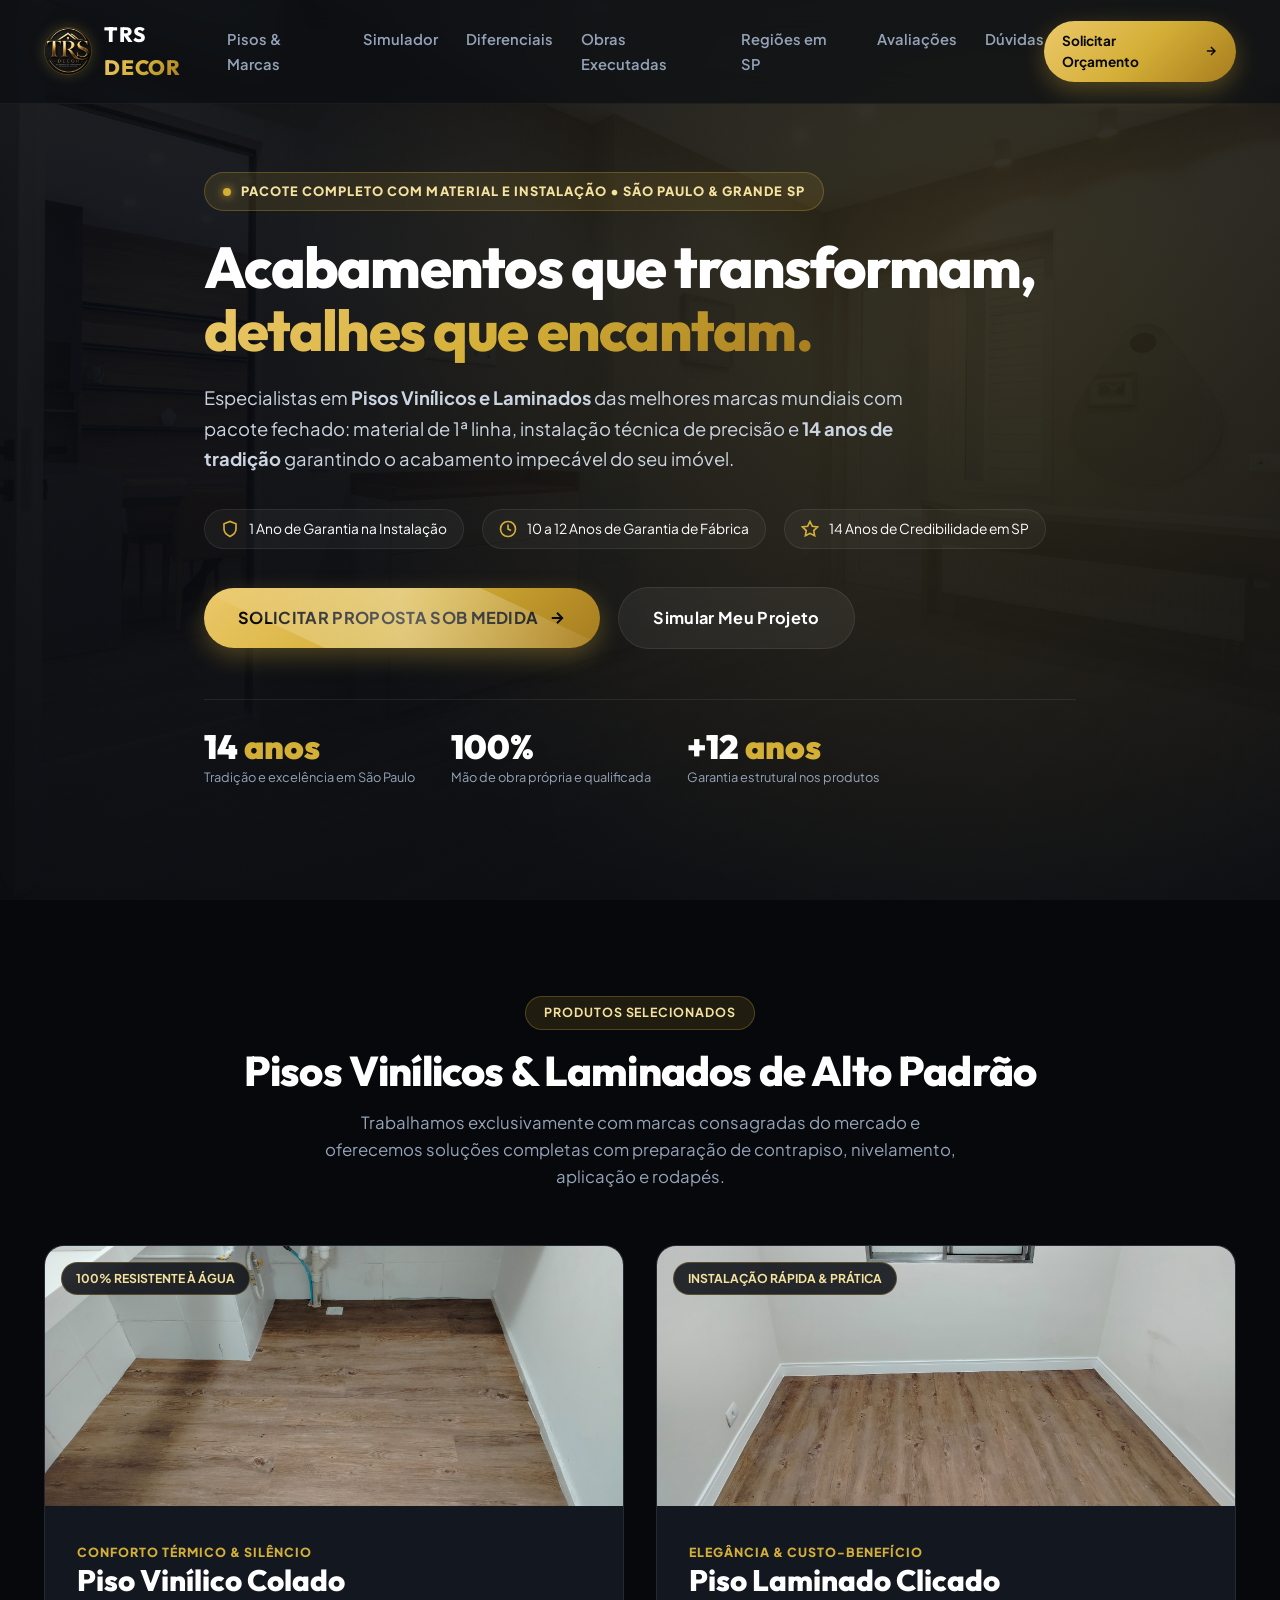
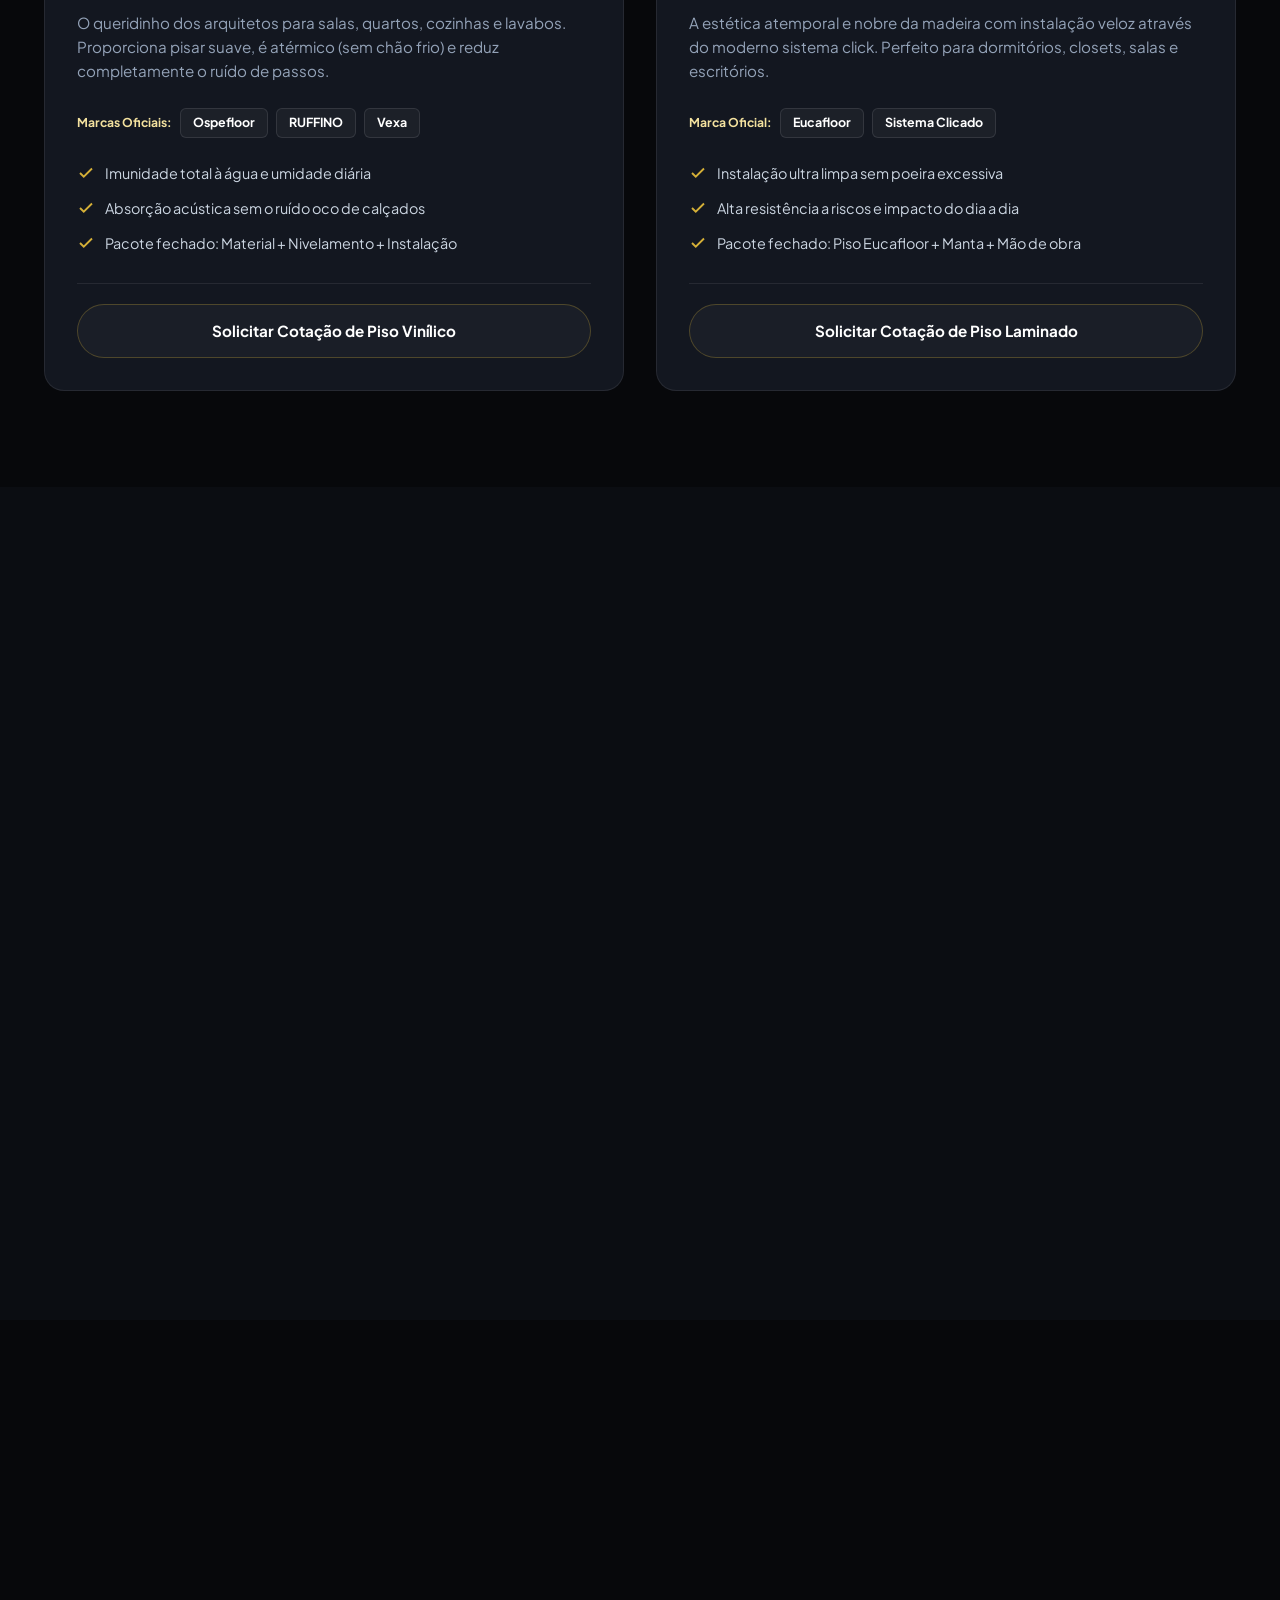
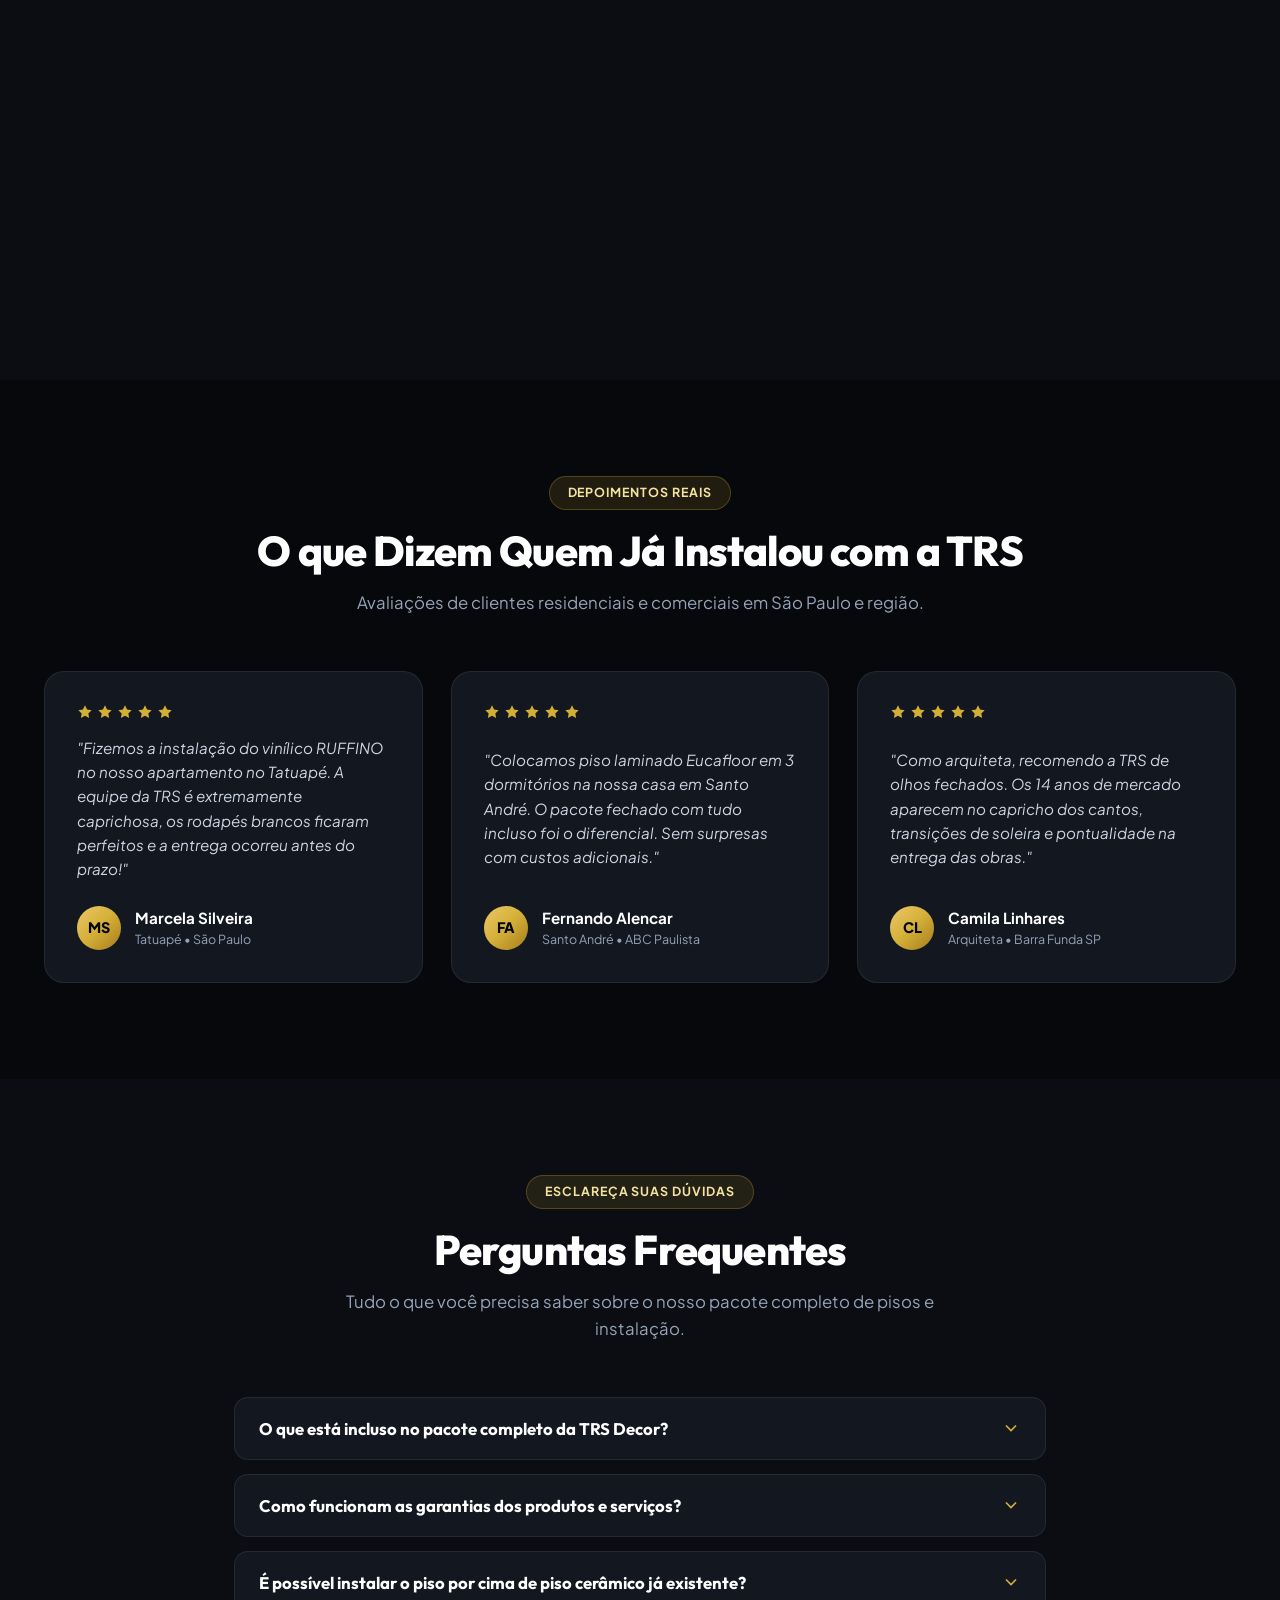
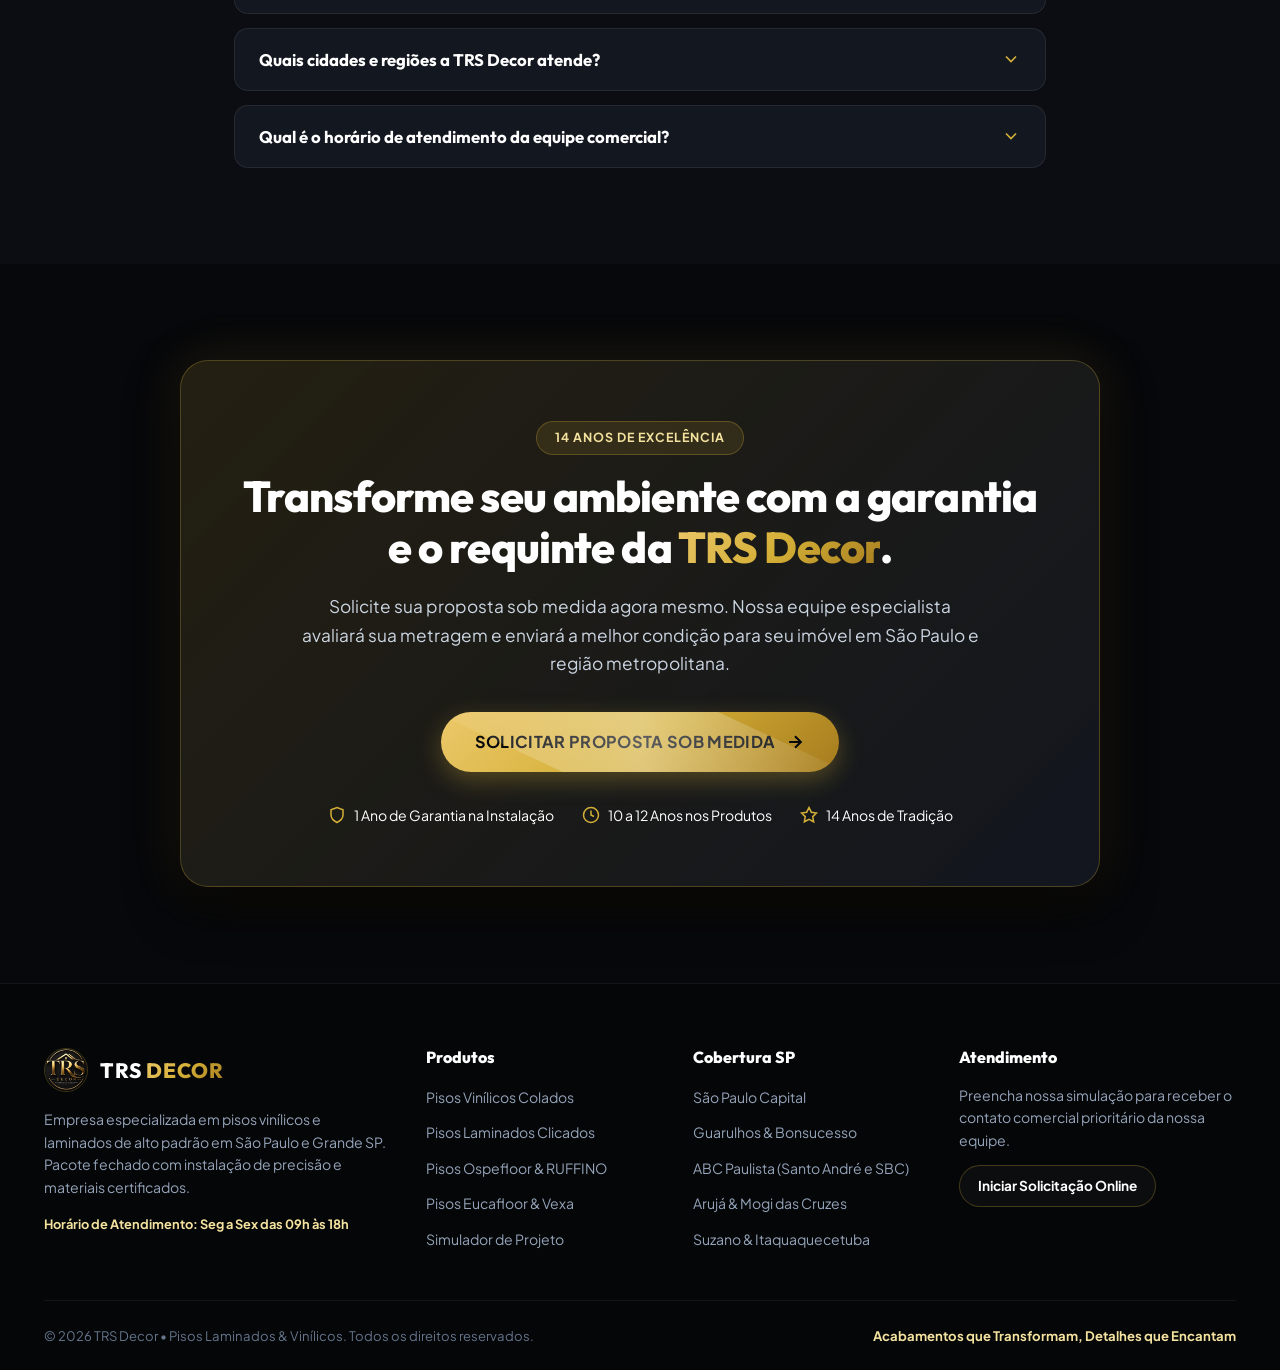
==== index.html @ 72dc15ee "Initial commit: TRS Decor landing page, interactive scope simulator, custom em-construcao page and r" ====
<!DOCTYPE html>
<html lang="pt-BR">
<head>
  <meta charset="UTF-8">
  <meta name="viewport" content="width=device-width, initial-scale=1.0">
  <title>TRS Decor | Pisos Vinílicos & Laminados de Alto Padrão em São Paulo</title>
  <meta name="description" content="Especialistas em pisos vinílicos e laminados em São Paulo e Grande SP. Pacote completo com fornecimento, instalação técnica especializada e 14 anos de tradição.">
  <meta name="keywords" content="pisos vinilicos sp, pisos laminados sp, trs decor, instalacao de piso vinilico, eucafloor, ruffino, ospefloor, vexa">
  <meta name="robots" content="index, follow">

  <link rel="icon" href="images/IMG-20260908-WA0002.jpg" type="image/jpeg">
  <link rel="preconnect" href="https://fonts.googleapis.com">
  <link rel="preconnect" href="https://fonts.gstatic.com" crossorigin>
  <link href="https://fonts.googleapis.com/css2?family=Outfit:wght@600;700;800;900&family=Plus+Jakarta+Sans:wght@400;500;600;700;800&display=swap" rel="stylesheet">

  <link rel="stylesheet" href="style.css">
</head>
<body>

  <!-- ==========================================
       HEADER FIXO
       ========================================== -->
  <header class="header" id="header">
    <div class="container header-container">
      <a href="index.html" class="logo-link" aria-label="TRS Decor - Início">
        <img src="images/IMG-20260908-WA0002.jpg" alt="Logo TRS Decor" width="48" height="48">
        <span class="logo-text">TRS <span>DECOR</span></span>
      </a>

      <nav class="nav-menu" aria-label="Menu Principal">
        <ul class="nav-list" style="display: flex; gap: 28px;">
          <li><a href="#produtos" class="nav-link">Pisos & Marcas</a></li>
          <li><a href="#simulador" class="nav-link">Simulador</a></li>
          <li><a href="#diferenciais" class="nav-link">Diferenciais</a></li>
          <li><a href="#galeria" class="nav-link">Obras Executadas</a></li>
          <li><a href="#regioes" class="nav-link">Regiões em SP</a></li>
          <li><a href="#depoimentos" class="nav-link">Avaliações</a></li>
          <li><a href="#faq" class="nav-link">Dúvidas</a></li>
        </ul>
      </nav>

      <div class="header-actions">
        <a href="#" class="btn btn-sm btn-primary" data-cta="header">
          <span>Solicitar Orçamento</span>
          <svg width="14" height="14" viewBox="0 0 24 24" fill="none" stroke="currentColor" stroke-width="2.5"><path d="M5 12h14M12 5l7 7-7 7"/></svg>
        </a>
        <button class="menu-toggle" id="menu-toggle" aria-label="Abrir Menu">
          <span></span><span></span><span></span>
        </button>
      </div>
    </div>
  </header>

  <!-- Menu Mobile Drawer -->
  <div class="mobile-drawer" id="mobile-drawer">
    <div class="mobile-drawer-header">
      <div style="display: flex; align-items: center; gap: 10px;">
        <img src="images/IMG-20260908-WA0002.jpg" alt="TRS Decor" width="36" height="36" style="border-radius: 50%;">
        <strong style="color: #FFF; font-family: var(--font-heading);">TRS DECOR</strong>
      </div>
      <button class="mobile-drawer-close" id="mobile-drawer-close" aria-label="Fechar">&times;</button>
    </div>
    <ul class="mobile-nav-list">
      <li><a href="#produtos" class="mobile-nav-link">Pisos & Marcas</a></li>
      <li><a href="#simulador" class="mobile-nav-link">Simulador de Projeto</a></li>
      <li><a href="#diferenciais" class="mobile-nav-link">14 Anos de Tradição</a></li>
      <li><a href="#galeria" class="mobile-nav-link">Obras Reais em SP</a></li>
      <li><a href="#regioes" class="mobile-nav-link">Regiões Atendidas</a></li>
      <li><a href="#depoimentos" class="mobile-nav-link">Depoimentos</a></li>
      <li><a href="#faq" class="mobile-nav-link">Perguntas Frequentes</a></li>
    </ul>
    <div>
      <a href="#" class="btn btn-primary btn-block" data-cta="drawer">
        Pedir Orçamento Oficial
      </a>
      <p style="font-size: 0.78rem; color: var(--text-muted); text-align: center; margin-top: 12px;">
        Atendimento seg a sex das 09h às 18h
      </p>
    </div>
  </div>

  <main>
    <!-- ==========================================
         HERO SECTION
         ========================================== -->
    <section class="hero" id="hero">
      <div class="hero-bg">
        <img src="images/pexels-artbovich-6489122.jpg" alt="Piso nobre aplicado TRS Decor" class="hero-bg-img">
        <div class="hero-overlay"></div>
      </div>

      <div class="container hero-container">
        <div class="hero-tag">
          <span class="hero-tag-pulse"></span>
          <span class="hero-tag-text">PACOTE COMPLETO COM MATERIAL E INSTALAÇÃO • SÃO PAULO & GRANDE SP</span>
        </div>

        <h1 class="hero-title reveal-up">
          Acabamentos que transformam, <br>
          <span class="highlight-gold">detalhes que encantam.</span>
        </h1>

        <p class="hero-subtitle reveal-up delay-1">
          Especialistas em <strong>Pisos Vinílicos e Laminados</strong> das melhores marcas mundiais com pacote fechado: material de 1ª linha, instalação técnica de precisão e <strong>14 anos de tradição</strong> garantindo o acabamento impecável do seu imóvel.
        </p>

        <div class="hero-badges-row reveal-up delay-2">
          <div class="hero-badge-pill">
            <svg width="18" height="18" viewBox="0 0 24 24" fill="none" stroke="currentColor" stroke-width="2.2"><path d="M12 22s8-4 8-10V5l-8-3-8 3v7c0 6 8 10 8 10z"/></svg>
            <span>1 Ano de Garantia na Instalação</span>
          </div>
          <div class="hero-badge-pill">
            <svg width="18" height="18" viewBox="0 0 24 24" fill="none" stroke="currentColor" stroke-width="2.2"><circle cx="12" cy="12" r="10"/><polyline points="12 6 12 12 16 14"/></svg>
            <span>10 a 12 Anos de Garantia de Fábrica</span>
          </div>
          <div class="hero-badge-pill">
            <svg width="18" height="18" viewBox="0 0 24 24" fill="none" stroke="currentColor" stroke-width="2.2"><polygon points="12 2 15.09 8.26 22 9.27 17 14.14 18.18 21.02 12 17.77 5.82 21.02 7 14.14 2 9.27 8.91 8.26 12 2"/></svg>
            <span>14 Anos de Credibilidade em SP</span>
          </div>
        </div>

        <div class="hero-cta-group reveal-up delay-3">
          <a href="#" class="btn btn-lg btn-primary btn-glow" data-cta="hero">
            <span>SOLICITAR PROPOSTA SOB MEDIDA</span>
            <svg width="18" height="18" viewBox="0 0 24 24" fill="none" stroke="currentColor" stroke-width="2.5"><path d="M5 12h14M12 5l7 7-7 7"/></svg>
          </a>
          <a href="#simulador" class="btn btn-lg btn-glass">
            <span>Simular Meu Projeto</span>
          </a>
        </div>

        <div class="hero-stats reveal-up">
          <div class="hero-stat-item">
            <div class="hero-stat-num">14 <span>anos</span></div>
            <div class="hero-stat-desc">Tradição e excelência em São Paulo</div>
          </div>
          <div class="hero-stat-item">
            <div class="hero-stat-num">100%</div>
            <div class="hero-stat-desc">Mão de obra própria e qualificada</div>
          </div>
          <div class="hero-stat-item">
            <div class="hero-stat-num">+12 <span>anos</span></div>
            <div class="hero-stat-desc">Garantia estrutural nos produtos</div>
          </div>
        </div>
      </div>
    </section>

    <!-- ==========================================
         PRODUTOS & MARCAS ATENDIDAS
         ========================================== -->
    <section class="section section-products" id="produtos">
      <div class="container">
        <div class="section-header text-center reveal-up">
          <span class="badge-pill">PRODUTOS SELECIONADOS</span>
          <h2 class="section-title">Pisos Vinílicos & Laminados de Alto Padrão</h2>
          <p class="section-subtitle">
            Trabalhamos exclusivamente com marcas consagradas do mercado e oferecemos soluções completas com preparação de contrapiso, nivelamento, aplicação e rodapés.
          </p>
        </div>

        <div class="products-grid">
          
          <!-- Card 1: Vinílico -->
          <div class="product-card reveal-up">
            <div class="product-media">
              <img src="images/IMG-20260908-WA0025.jpg" alt="Piso Vinílico instalado em ambiente integrado TRS Decor" loading="lazy">
              <span class="product-tag">100% Resistente à Água</span>
            </div>
            <div class="product-body">
              <div>
                <span class="product-category">CONFORTO TÉRMICO & SILÊNCIO</span>
                <h3 class="product-name">Piso Vinílico Colado</h3>
                <p class="product-desc">
                  O queridinho dos arquitetos para salas, quartos, cozinhas e lavabos. Proporciona pisar suave, é atérmico (sem chão frio) e reduz completamente o ruído de passos.
                </p>

                <div class="brands-pill-wrap">
                  <span style="font-size: 0.76rem; color: var(--gold-light); font-weight: 700;">Marcas Oficiais:</span>
                  <span class="brand-badge">Ospefloor</span>
                  <span class="brand-badge">RUFFINO</span>
                  <span class="brand-badge">Vexa</span>
                </div>

                <div class="features-list">
                  <div class="feature-item">
                    <svg width="18" height="18" viewBox="0 0 24 24" fill="none" stroke="currentColor" stroke-width="2.5"><polyline points="20 6 9 17 4 12"/></svg>
                    <span>Imunidade total à água e umidade diária</span>
                  </div>
                  <div class="feature-item">
                    <svg width="18" height="18" viewBox="0 0 24 24" fill="none" stroke="currentColor" stroke-width="2.5"><polyline points="20 6 9 17 4 12"/></svg>
                    <span>Absorção acústica sem o ruído oco de calçados</span>
                  </div>
                  <div class="feature-item">
                    <svg width="18" height="18" viewBox="0 0 24 24" fill="none" stroke="currentColor" stroke-width="2.5"><polyline points="20 6 9 17 4 12"/></svg>
                    <span>Pacote fechado: Material + Nivelamento + Instalação</span>
                  </div>
                </div>
              </div>

              <div class="product-footer-cta">
                <a href="#" class="btn btn-outline btn-block" data-cta="card-vinilico" data-product="vinilico">
                  Solicitar Cotação de Piso Vinílico
                </a>
              </div>
            </div>
          </div>

          <!-- Card 2: Laminado -->
          <div class="product-card reveal-up delay-1">
            <div class="product-media">
              <img src="images/IMG-20260908-WA0011.jpg" alt="Piso Laminado instalado com rodapé branco TRS Decor" loading="lazy">
              <span class="product-tag">Instalação Rápida & Prática</span>
            </div>
            <div class="product-body">
              <div>
                <span class="product-category">ELEGÂNCIA & CUSTO-BENEFÍCIO</span>
                <h3 class="product-name">Piso Laminado Clicado</h3>
                <p class="product-desc">
                  A estética atemporal e nobre da madeira com instalação veloz através do moderno sistema click. Perfeito para dormitórios, closets, salas e escritórios.
                </p>

                <div class="brands-pill-wrap">
                  <span style="font-size: 0.76rem; color: var(--gold-light); font-weight: 700;">Marca Oficial:</span>
                  <span class="brand-badge">Eucafloor</span>
                  <span class="brand-badge">Sistema Clicado</span>
                </div>

                <div class="features-list">
                  <div class="feature-item">
                    <svg width="18" height="18" viewBox="0 0 24 24" fill="none" stroke="currentColor" stroke-width="2.5"><polyline points="20 6 9 17 4 12"/></svg>
                    <span>Instalação ultra limpa sem poeira excessiva</span>
                  </div>
                  <div class="feature-item">
                    <svg width="18" height="18" viewBox="0 0 24 24" fill="none" stroke="currentColor" stroke-width="2.5"><polyline points="20 6 9 17 4 12"/></svg>
                    <span>Alta resistência a riscos e impacto do dia a dia</span>
                  </div>
                  <div class="feature-item">
                    <svg width="18" height="18" viewBox="0 0 24 24" fill="none" stroke="currentColor" stroke-width="2.5"><polyline points="20 6 9 17 4 12"/></svg>
                    <span>Pacote fechado: Piso Eucafloor + Manta + Mão de obra</span>
                  </div>
                </div>
              </div>

              <div class="product-footer-cta">
                <a href="#" class="btn btn-outline btn-block" data-cta="card-laminado" data-product="laminado">
                  Solicitar Cotação de Piso Laminado
                </a>
              </div>
            </div>
          </div>

        </div>
      </div>
    </section>

    <!-- ==========================================
         SIMULADOR DE ESCOPO DO PROJETO
         ========================================== -->
    <section class="section section-simulador" id="simulador">
      <div class="container">
        <div class="simulador-card reveal-up">
          
          <div class="simulador-info">
            <span class="badge-pill">PLANEJAMENTO INTELIGENTE</span>
            <h2 class="simulador-title">Configure a Metragem do seu Ambiente</h2>
            <p class="simulador-desc">
              Informe a área aproximada do seu espaço para calcularmos o pacote completo com réguas, mantas/colas especiais, rodapés e equipe técnica própria da TRS Decor.
            </p>

            <div class="simulador-highlights">
              <div class="simulador-item">
                <div class="simulador-item-icon">
                  <svg width="16" height="16" viewBox="0 0 24 24" fill="none" stroke="currentColor" stroke-width="2.5"><path d="M20 6L9 17l-5-5"/></svg>
                </div>
                <span>Sem intermediários: contato direto com consultores especialistas</span>
              </div>
              <div class="simulador-item">
                <div class="simulador-item-icon">
                  <svg width="16" height="16" viewBox="0 0 24 24" fill="none" stroke="currentColor" stroke-width="2.5"><path d="M12 22s8-4 8-10V5l-8-3-8 3v7c0 6 8 10 8 10z"/></svg>
                </div>
                <span>Garantia de 1 ano na instalação e 10 a 12 anos de fábrica</span>
              </div>
              <div class="simulador-item">
                <div class="simulador-item-icon">
                  <svg width="16" height="16" viewBox="0 0 24 24" fill="none" stroke="currentColor" stroke-width="2.5"><circle cx="12" cy="12" r="10"/><polyline points="12 6 12 12 16 14"/></svg>
                </div>
                <span>Atendimento comercial das 09h às 18h em toda a Grande SP</span>
              </div>
            </div>
          </div>

          <!-- Caixa Interativa -->
          <div class="simulador-box">
            <div class="form-step-title">1. Escolha a Linha Desejada:</div>
            
            <div class="product-selector-tabs">
              <button type="button" class="tab-btn active" data-prod="laminado">
                <strong>Piso Laminado</strong>
                <span>Eucafloor Clicado</span>
              </button>
              <button type="button" class="tab-btn" data-prod="vinilico">
                <strong>Piso Vinílico</strong>
                <span>Ospefloor, RUFFINO, Vexa</span>
              </button>
            </div>

            <div class="range-wrap">
              <div class="range-header-bar">
                <span class="form-step-title" style="margin-bottom: 0;">2. Metragem Estimada:</span>
                <span class="sqm-badge" id="sqm-display">40 m²</span>
              </div>
              <input type="range" id="range-slider" min="15" max="250" step="5" value="40" class="range-slider-trs">
              <div class="range-ticks">
                <span>15 m²</span>
                <span>80 m²</span>
                <span>150 m²</span>
                <span>250+ m²</span>
              </div>
            </div>

            <div class="summary-scope-card">
              <div class="summary-scope-title">Resumo do Projeto Selecionado</div>
              <div class="summary-scope-value" id="summary-product-name">Piso Laminado Clicado Eucafloor</div>
              <p style="font-size: 0.82rem; color: var(--text-muted); margin-top: 4px;" id="summary-scope-details">
                Metragem estimada: 40 m² • Pacote Completo (Material + Instalação Especializada + Rodapés)
              </p>
            </div>

            <a href="#" class="btn btn-primary btn-block btn-lg" id="btn-simulador-action" data-cta="simulador-btn">
              <span>AVANÇAR PARA PROPOSTA PERSONALIZADA</span>
              <svg width="18" height="18" viewBox="0 0 24 24" fill="none" stroke="currentColor" stroke-width="2.5"><path d="M5 12h14M12 5l7 7-7 7"/></svg>
            </a>
          </div>

        </div>
      </div>
    </section>

    <!-- ==========================================
         DIFERENCIAIS & 14 ANOS DE MERCADO
         ========================================== -->
    <section class="section section-diff" id="diferenciais">
      <div class="container">
        <div class="section-header text-center reveal-up">
          <span class="badge-pill">COMPROMISSO & CONFIANÇA</span>
          <h2 class="section-title">Por que Escolher a TRS Decor?</h2>
          <p class="section-subtitle">
            Construímos mais de uma década de história combinando os melhores materiais com uma execução precisa e sem surpresas.
          </p>
        </div>

        <div class="diff-grid">
          
          <div class="diff-box reveal-up">
            <div class="diff-icon-circle">
              <svg width="24" height="24" viewBox="0 0 24 24" fill="none" stroke="currentColor" stroke-width="2"><polygon points="12 2 15.09 8.26 22 9.27 17 14.14 18.18 21.02 12 17.77 5.82 21.02 7 14.14 2 9.27 8.91 8.26 12 2"/></svg>
            </div>
            <h3>14 Anos de Mercado</h3>
            <p>Experiência consolidada atendendo centenas de famílias, escritórios e condomínios com total credibilidade em São Paulo.</p>
          </div>

          <div class="diff-box reveal-up delay-1">
            <div class="diff-icon-circle">
              <svg width="24" height="24" viewBox="0 0 24 24" fill="none" stroke="currentColor" stroke-width="2"><path d="M12 22s8-4 8-10V5l-8-3-8 3v7c0 6 8 10 8 10z"/></svg>
            </div>
            <h3>Garantia Dupla</h3>
            <p>1 ano completo de garantia na nossa mão de obra e instalação + 10 a 12 anos de garantia oficial dos fabricantes.</p>
          </div>

          <div class="diff-box reveal-up delay-2">
            <div class="diff-icon-circle">
              <svg width="24" height="24" viewBox="0 0 24 24" fill="none" stroke="currentColor" stroke-width="2"><path d="M21 16V8a2 2 0 0 0-1-1.73l-7-4a2 2 0 0 0-2 0l-7 4A2 2 0 0 0 3 8v8a2 2 0 0 0 1 1.73l7 4a2 2 0 0 0 2 0l7-4A2 2 0 0 0 21 16z"/><polyline points="3.27 6.96 12 12.01 20.73 6.96"/><line x1="12" y1="22.08" x2="12" y2="12"/></svg>
            </div>
            <h3>Marcas Certificadas</h3>
            <p>Revenda autorizada de pisos Ospefloor, RUFFINO, Vexa e Eucafloor. Qualidade assegurada em cada metro quadrado.</p>
          </div>

          <div class="diff-box reveal-up">
            <div class="diff-icon-circle">
              <svg width="24" height="24" viewBox="0 0 24 24" fill="none" stroke="currentColor" stroke-width="2"><rect x="3" y="11" width="18" height="11" rx="2" ry="2"/><path d="M7 11V7a5 5 0 0 1 10 0v4"/></svg>
            </div>
            <h3>Acessibilidade Financeira</h3>
            <p>Condições facilitadas de pagamento e pacotes especiais de reforma para você transformar seu ambiente com tranquilidade.</p>
          </div>

          <div class="diff-box reveal-up delay-1">
            <div class="diff-icon-circle">
              <svg width="24" height="24" viewBox="0 0 24 24" fill="none" stroke="currentColor" stroke-width="2"><path d="M14 2H6a2 2 0 0 0-2 2v16a2 2 0 0 0 2 2h12a2 2 0 0 0 2-2V8z"/><polyline points="14 2 14 8 20 8"/><line x1="16" y1="13" x2="8" y2="13"/><line x1="16" y1="17" x2="8" y2="17"/></svg>
            </div>
            <h3>Pacote Tudo Incluso</h3>
            <p>Chega de surpresas na obra: incluímos piso, preparação necessária, mantas, colas ecológicas e rodapés combinando.</p>
          </div>

          <div class="diff-box reveal-up delay-2">
            <div class="diff-icon-circle">
              <svg width="24" height="24" viewBox="0 0 24 24" fill="none" stroke="currentColor" stroke-width="2"><circle cx="12" cy="12" r="10"/><polyline points="12 6 12 12 16 14"/></svg>
            </div>
            <h3>Compromisso com Prazos</h3>
            <p>Execução rápida e pontual para você se mudar ou inaugurar seu ambiente sem dor de cabeça e sem atrasos.</p>
          </div>

        </div>

        <!-- Banner de Cobertura Regional SP -->
        <div class="regions-banner reveal-up" id="regioes">
          <div class="regions-info">
            <h4>Cobertura Completa em São Paulo e Região Metropolitana</h4>
            <p>Levamos amostras físicas, realizamos medição in loco e executamos seu projeto com equipe própria nas principais regiões:</p>
            
            <div class="regions-tags">
              <span class="region-tag">São Paulo Capital</span>
              <span class="region-tag">Barra Funda</span>
              <span class="region-tag">Tucuruvi</span>
              <span class="region-tag">Tatuapé</span>
              <span class="region-tag">Itaquera</span>
              <span class="region-tag">Campo Limpo</span>
              <span class="region-tag">Guarulhos (Bonsucesso)</span>
              <span class="region-tag">Arujá</span>
              <span class="region-tag">São Bernardo do Campo</span>
              <span class="region-tag">Santo André</span>
              <span class="region-tag">Mogi das Cruzes</span>
              <span class="region-tag">Suzano</span>
              <span class="region-tag">Itaquaquecetuba</span>
            </div>
          </div>

          <a href="#" class="btn btn-primary" data-cta="regioes" style="flex-shrink: 0;">
            Verificar Meu Bairro
          </a>
        </div>

      </div>
    </section>

    <!-- ==========================================
         GALERIA DE OBRAS REAIS
         ========================================== -->
    <section class="section section-gallery" id="galeria">
      <div class="container">
        <div class="section-header text-center reveal-up">
          <span class="badge-pill">TRANSFORMAÇÃO COMPROVADA</span>
          <h2 class="section-title">Obras Reais Executadas pela TRS Decor</h2>
          <p class="section-subtitle">
            Veja detalhes de acabamentos milimétricos, rodapés elegantes e encaixes perfeitos entregues nos lares de nossos clientes.
          </p>
        </div>

        <div class="gallery-grid">
          
          <div class="gallery-card reveal-up" onclick="openLightbox(0)">
            <img src="images/IMG-20260908-WA0011.jpg" alt="Dormitório master com piso vinílico amadeirado" loading="lazy">
            <div class="gallery-overlay-trs">
              <span class="gallery-zoom-icon">
                <svg width="15" height="15" viewBox="0 0 24 24" fill="none" stroke="currentColor" stroke-width="2.5"><circle cx="11" cy="11" r="8"/><line x1="21" y1="21" x2="16.65" y2="16.65"/></svg>
              </span>
              <h4>Dormitório Master</h4>
              <p>Piso Vinílico Amadeirado & Rodapé Branco</p>
            </div>
          </div>

          <div class="gallery-card reveal-up delay-1" onclick="openLightbox(1)">
            <img src="images/IMG-20260908-WA0016.jpg" alt="Corredor integrado com nivelamento técnico" loading="lazy">
            <div class="gallery-overlay-trs">
              <span class="gallery-zoom-icon">
                <svg width="15" height="15" viewBox="0 0 24 24" fill="none" stroke="currentColor" stroke-width="2.5"><circle cx="11" cy="11" r="8"/><line x1="21" y1="21" x2="16.65" y2="16.65"/></svg>
              </span>
              <h4>Corredor Integrado & Hall</h4>
              <p>Nivelamento técnico sem desníveis</p>
            </div>
          </div>

          <div class="gallery-card reveal-up delay-2" onclick="openLightbox(2)">
            <img src="images/IMG-20260908-WA0025.jpg" alt="Piso vinílico colado sob pia e área úmida" loading="lazy">
            <div class="gallery-overlay-trs">
              <span class="gallery-zoom-icon">
                <svg width="15" height="15" viewBox="0 0 24 24" fill="none" stroke="currentColor" stroke-width="2.5"><circle cx="11" cy="11" r="8"/><line x1="21" y1="21" x2="16.65" y2="16.65"/></svg>
              </span>
              <h4>Cozinha & Área Úmida</h4>
              <p>Resistência absoluta ao contato com água</p>
            </div>
          </div>

          <div class="gallery-card reveal-up" onclick="openLightbox(3)">
            <img src="images/IMG-20260908-WA0026.jpg" alt="Acabamento fino em réguas de piso" loading="lazy">
            <div class="gallery-overlay-trs">
              <span class="gallery-zoom-icon">
                <svg width="15" height="15" viewBox="0 0 24 24" fill="none" stroke="currentColor" stroke-width="2.5"><circle cx="11" cy="11" r="8"/><line x1="21" y1="21" x2="16.65" y2="16.65"/></svg>
              </span>
              <h4>Alinhamento Milimétrico</h4>
              <p>Encaixe suave e réguas perfeitamente assentadas</p>
            </div>
          </div>

          <div class="gallery-card reveal-up delay-1" onclick="openLightbox(4)">
            <img src="images/pexels-artbovich-6489122.jpg" alt="Sala ampla com piso laminado nobre" loading="lazy">
            <div class="gallery-overlay-trs">
              <span class="gallery-zoom-icon">
                <svg width="15" height="15" viewBox="0 0 24 24" fill="none" stroke="currentColor" stroke-width="2.5"><circle cx="11" cy="11" r="8"/><line x1="21" y1="21" x2="16.65" y2="16.65"/></svg>
              </span>
              <h4>Living Contemporâneo</h4>
              <p>Piso Laminado Clicado Eucafloor</p>
            </div>
          </div>

          <div class="gallery-card reveal-up delay-2" onclick="openLightbox(5)">
            <img src="images/pexels-pixabay-271624.jpg" alt="Sala de estar moderna e iluminada" loading="lazy">
            <div class="gallery-overlay-trs">
              <span class="gallery-zoom-icon">
                <svg width="15" height="15" viewBox="0 0 24 24" fill="none" stroke="currentColor" stroke-width="2.5"><circle cx="11" cy="11" r="8"/><line x1="21" y1="21" x2="16.65" y2="16.65"/></svg>
              </span>
              <h4>Ambiente Decorado</h4>
              <p>Conforto térmico de alta durabilidade</p>
            </div>
          </div>

        </div>
      </div>
    </section>

    <!-- Modal Lightbox -->
    <div class="lightbox-modal" id="lightbox-modal">
      <div class="lightbox-backdrop" onclick="closeLightbox()"></div>
      <div class="lightbox-container">
        <button class="lightbox-close" onclick="closeLightbox()" aria-label="Fechar">&times;</button>
        <button class="lightbox-nav lightbox-prev" onclick="changeLightbox(-1)" aria-label="Anterior">&#10094;</button>
        <img src="" id="lightbox-img" class="lightbox-img-trs" alt="Foto ampliada TRS Decor">
        <div class="lightbox-caption" id="lightbox-caption"></div>
        <button class="lightbox-nav lightbox-next" onclick="changeLightbox(1)" aria-label="Próxima">&#10095;</button>
      </div>
    </div>

    <!-- ==========================================
         DEPOIMENTOS DE CLIENTES
         ========================================== -->
    <section class="section section-reviews" id="depoimentos">
      <div class="container">
        <div class="section-header text-center reveal-up">
          <span class="badge-pill">DEPOIMENTOS REAIS</span>
          <h2 class="section-title">O que Dizem Quem Já Instalou com a TRS</h2>
          <p class="section-subtitle">
            Avaliações de clientes residenciais e comerciais em São Paulo e região.
          </p>
        </div>

        <div class="reviews-grid">
          
          <div class="review-card reveal-up">
            <div class="review-stars">
              <svg width="16" height="16" viewBox="0 0 24 24" fill="#D4AF37"><polygon points="12 2 15.09 8.26 22 9.27 17 14.14 18.18 21.02 12 17.77 5.82 21.02 7 14.14 2 9.27 8.91 8.26 12 2"/></svg>
              <svg width="16" height="16" viewBox="0 0 24 24" fill="#D4AF37"><polygon points="12 2 15.09 8.26 22 9.27 17 14.14 18.18 21.02 12 17.77 5.82 21.02 7 14.14 2 9.27 8.91 8.26 12 2"/></svg>
              <svg width="16" height="16" viewBox="0 0 24 24" fill="#D4AF37"><polygon points="12 2 15.09 8.26 22 9.27 17 14.14 18.18 21.02 12 17.77 5.82 21.02 7 14.14 2 9.27 8.91 8.26 12 2"/></svg>
              <svg width="16" height="16" viewBox="0 0 24 24" fill="#D4AF37"><polygon points="12 2 15.09 8.26 22 9.27 17 14.14 18.18 21.02 12 17.77 5.82 21.02 7 14.14 2 9.27 8.91 8.26 12 2"/></svg>
              <svg width="16" height="16" viewBox="0 0 24 24" fill="#D4AF37"><polygon points="12 2 15.09 8.26 22 9.27 17 14.14 18.18 21.02 12 17.77 5.82 21.02 7 14.14 2 9.27 8.91 8.26 12 2"/></svg>
            </div>
            <p class="review-text">
              "Fizemos a instalação do vinílico RUFFINO no nosso apartamento no Tatuapé. A equipe da TRS é extremamente caprichosa, os rodapés brancos ficaram perfeitos e a entrega ocorreu antes do prazo!"
            </p>
            <div class="review-author">
              <div class="author-avatar">MS</div>
              <div>
                <div class="author-name">Marcela Silveira</div>
                <div class="author-loc">Tatuapé • São Paulo</div>
              </div>
            </div>
          </div>

          <div class="review-card reveal-up delay-1">
            <div class="review-stars">
              <svg width="16" height="16" viewBox="0 0 24 24" fill="#D4AF37"><polygon points="12 2 15.09 8.26 22 9.27 17 14.14 18.18 21.02 12 17.77 5.82 21.02 7 14.14 2 9.27 8.91 8.26 12 2"/></svg>
              <svg width="16" height="16" viewBox="0 0 24 24" fill="#D4AF37"><polygon points="12 2 15.09 8.26 22 9.27 17 14.14 18.18 21.02 12 17.77 5.82 21.02 7 14.14 2 9.27 8.91 8.26 12 2"/></svg>
              <svg width="16" height="16" viewBox="0 0 24 24" fill="#D4AF37"><polygon points="12 2 15.09 8.26 22 9.27 17 14.14 18.18 21.02 12 17.77 5.82 21.02 7 14.14 2 9.27 8.91 8.26 12 2"/></svg>
              <svg width="16" height="16" viewBox="0 0 24 24" fill="#D4AF37"><polygon points="12 2 15.09 8.26 22 9.27 17 14.14 18.18 21.02 12 17.77 5.82 21.02 7 14.14 2 9.27 8.91 8.26 12 2"/></svg>
              <svg width="16" height="16" viewBox="0 0 24 24" fill="#D4AF37"><polygon points="12 2 15.09 8.26 22 9.27 17 14.14 18.18 21.02 12 17.77 5.82 21.02 7 14.14 2 9.27 8.91 8.26 12 2"/></svg>
            </div>
            <p class="review-text">
              "Colocamos piso laminado Eucafloor em 3 dormitórios na nossa casa em Santo André. O pacote fechado com tudo incluso foi o diferencial. Sem surpresas com custos adicionais."
            </p>
            <div class="review-author">
              <div class="author-avatar">FA</div>
              <div>
                <div class="author-name">Fernando Alencar</div>
                <div class="author-loc">Santo André • ABC Paulista</div>
              </div>
            </div>
          </div>

          <div class="review-card reveal-up delay-2">
            <div class="review-stars">
              <svg width="16" height="16" viewBox="0 0 24 24" fill="#D4AF37"><polygon points="12 2 15.09 8.26 22 9.27 17 14.14 18.18 21.02 12 17.77 5.82 21.02 7 14.14 2 9.27 8.91 8.26 12 2"/></svg>
              <svg width="16" height="16" viewBox="0 0 24 24" fill="#D4AF37"><polygon points="12 2 15.09 8.26 22 9.27 17 14.14 18.18 21.02 12 17.77 5.82 21.02 7 14.14 2 9.27 8.91 8.26 12 2"/></svg>
              <svg width="16" height="16" viewBox="0 0 24 24" fill="#D4AF37"><polygon points="12 2 15.09 8.26 22 9.27 17 14.14 18.18 21.02 12 17.77 5.82 21.02 7 14.14 2 9.27 8.91 8.26 12 2"/></svg>
              <svg width="16" height="16" viewBox="0 0 24 24" fill="#D4AF37"><polygon points="12 2 15.09 8.26 22 9.27 17 14.14 18.18 21.02 12 17.77 5.82 21.02 7 14.14 2 9.27 8.91 8.26 12 2"/></svg>
              <svg width="16" height="16" viewBox="0 0 24 24" fill="#D4AF37"><polygon points="12 2 15.09 8.26 22 9.27 17 14.14 18.18 21.02 12 17.77 5.82 21.02 7 14.14 2 9.27 8.91 8.26 12 2"/></svg>
            </div>
            <p class="review-text">
              "Como arquiteta, recomendo a TRS de olhos fechados. Os 14 anos de mercado aparecem no capricho dos cantos, transições de soleira e pontualidade na entrega das obras."
            </p>
            <div class="review-author">
              <div class="author-avatar">CL</div>
              <div>
                <div class="author-name">Camila Linhares</div>
                <div class="author-loc">Arquiteta • Barra Funda SP</div>
              </div>
            </div>
          </div>

        </div>
      </div>
    </section>

    <!-- ==========================================
         FAQ — DÚVIDAS FREQUENTES
         ========================================== -->
    <section class="section section-faq" id="faq">
      <div class="container faq-container">
        <div class="section-header text-center reveal-up">
          <span class="badge-pill">ESCLAREÇA SUAS DÚVIDAS</span>
          <h2 class="section-title">Perguntas Frequentes</h2>
          <p class="section-subtitle">Tudo o que você precisa saber sobre o nosso pacote completo de pisos e instalação.</p>
        </div>

        <div class="faq-list">
          
          <div class="faq-item reveal-up">
            <button class="faq-header-btn">
              <span>O que está incluso no pacote completo da TRS Decor?</span>
              <svg class="faq-arrow" width="20" height="20" viewBox="0 0 24 24" fill="none" stroke="currentColor" stroke-width="2"><polyline points="6 9 12 15 18 9"/></svg>
            </button>
            <div class="faq-content">
              <p>Nosso pacote inclui o fornecimento do piso de 1ª linha (Ospefloor, RUFFINO, Vexa ou Eucafloor), mão de obra de instalação especializada, preparação técnica e aplicação dos rodapés. Você recebe o ambiente 100% pronto para uso.</p>
            </div>
          </div>

          <div class="faq-item reveal-up">
            <button class="faq-header-btn">
              <span>Como funcionam as garantias dos produtos e serviços?</span>
              <svg class="faq-arrow" width="20" height="20" viewBox="0 0 24 24" fill="none" stroke="currentColor" stroke-width="2"><polyline points="6 9 12 15 18 9"/></svg>
            </button>
            <div class="faq-content">
              <p>Você conta com garantia de 1 ano diretamente com a TRS Decor na mão de obra de instalação, além da garantia de fábrica dos pisos que varia de 10 a 12 anos contra defeitos de fabricação.</p>
            </div>
          </div>

          <div class="faq-item reveal-up">
            <button class="faq-header-btn">
              <span>É possível instalar o piso por cima de piso cerâmico já existente?</span>
              <svg class="faq-arrow" width="20" height="20" viewBox="0 0 24 24" fill="none" stroke="currentColor" stroke-width="2"><polyline points="6 9 12 15 18 9"/></svg>
            </button>
            <div class="faq-content">
              <p>Sim! O piso vinílico ou laminado pode ser aplicado sobre cerâmicas e porcelanatos nivelados, aplicando uma massa de preparação técnica sobre os rejuntes. Isso elimina quebra-quebra, barulho excessivo e caçambas de entulho.</p>
            </div>
          </div>

          <div class="faq-item reveal-up">
            <button class="faq-header-btn">
              <span>Quais cidades e regiões a TRS Decor atende?</span>
              <svg class="faq-arrow" width="20" height="20" viewBox="0 0 24 24" fill="none" stroke="currentColor" stroke-width="2"><polyline points="6 9 12 15 18 9"/></svg>
            </button>
            <div class="faq-content">
              <p>Atendemos toda a cidade de São Paulo (Barra Funda, Tucuruvi, Tatuapé, Itaquera, Campo Limpo, etc.), além de Guarulhos, Arujá, São Bernardo do Campo, Santo André, Mogi das Cruzes, Suzano e Itaquaquecetuba.</p>
            </div>
          </div>

          <div class="faq-item reveal-up">
            <button class="faq-header-btn">
              <span>Qual é o horário de atendimento da equipe comercial?</span>
              <svg class="faq-arrow" width="20" height="20" viewBox="0 0 24 24" fill="none" stroke="currentColor" stroke-width="2"><polyline points="6 9 12 15 18 9"/></svg>
            </button>
            <div class="faq-content">
              <p>Nossa equipe técnica e comercial atende de segunda a sexta-feira, das 09:00 às 18:00, garantindo atendimento ágil e visitas técnicas agendadas.</p>
            </div>
          </div>

        </div>
      </div>
    </section>

    <!-- ==========================================
         MASTER CARD FINAL DE CONVERSÃO
         ========================================== -->
    <section class="section section-cta-final">
      <div class="container">
        <div class="cta-final-box reveal-up">
          <span class="badge-pill">14 ANOS DE EXCELÊNCIA</span>
          
          <h2 class="cta-final-title">
            Transforme seu ambiente com a garantia e o requinte da <span class="highlight-gold">TRS Decor</span>.
          </h2>

          <p class="cta-final-desc">
            Solicite sua proposta sob medida agora mesmo. Nossa equipe especialista avaliará sua metragem e enviará a melhor condição para seu imóvel em São Paulo e região metropolitana.
          </p>

          <a href="#" class="btn btn-lg btn-primary btn-glow" data-cta="final">
            <span>SOLICITAR PROPOSTA SOB MEDIDA</span>
            <svg width="20" height="20" viewBox="0 0 24 24" fill="none" stroke="currentColor" stroke-width="2.5"><path d="M5 12h14M12 5l7 7-7 7"/></svg>
          </a>

          <div class="cta-guarantees-row">
            <div class="guarantee-badge">
              <svg width="18" height="18" viewBox="0 0 24 24" fill="none" stroke="currentColor" stroke-width="2"><path d="M12 22s8-4 8-10V5l-8-3-8 3v7c0 6 8 10 8 10z"/></svg>
              <span>1 Ano de Garantia na Instalação</span>
            </div>
            <div class="guarantee-badge">
              <svg width="18" height="18" viewBox="0 0 24 24" fill="none" stroke="currentColor" stroke-width="2"><circle cx="12" cy="12" r="10"/><polyline points="12 6 12 12 16 14"/></svg>
              <span>10 a 12 Anos nos Produtos</span>
            </div>
            <div class="guarantee-badge">
              <svg width="18" height="18" viewBox="0 0 24 24" fill="none" stroke="currentColor" stroke-width="2"><polygon points="12 2 15.09 8.26 22 9.27 17 14.14 18.18 21.02 12 17.77 5.82 21.02 7 14.14 2 9.27 8.91 8.26 12 2"/></svg>
              <span>14 Anos de Tradição</span>
            </div>
          </div>
        </div>
      </div>
    </section>
  </main>

  <!-- ==========================================
       RODAPÉ
       ========================================== -->
  <footer class="footer">
    <div class="container">
      <div class="footer-grid">
        <div class="footer-brand-wrap">
          <div class="footer-brand-logo">
            <img src="images/IMG-20260908-WA0002.jpg" alt="TRS Decor" width="44" height="44">
            <span class="logo-text">TRS <span>DECOR</span></span>
          </div>
          <p class="footer-desc">
            Empresa especializada em pisos vinílicos e laminados de alto padrão em São Paulo e Grande SP. Pacote fechado com instalação de precisão e materiais certificados.
          </p>
          <div style="font-size: 0.8rem; color: var(--gold-light); font-weight: 700;">
            Horário de Atendimento: Seg a Sex das 09h às 18h
          </div>
        </div>

        <div class="footer-col">
          <h4>Produtos</h4>
          <ul class="footer-links">
            <li><a href="#produtos">Pisos Vinílicos Colados</a></li>
            <li><a href="#produtos">Pisos Laminados Clicados</a></li>
            <li><a href="#produtos">Pisos Ospefloor & RUFFINO</a></li>
            <li><a href="#produtos">Pisos Eucafloor & Vexa</a></li>
            <li><a href="#simulador">Simulador de Projeto</a></li>
          </ul>
        </div>

        <div class="footer-col">
          <h4>Cobertura SP</h4>
          <ul class="footer-links">
            <li><a href="#regioes">São Paulo Capital</a></li>
            <li><a href="#regioes">Guarulhos & Bonsucesso</a></li>
            <li><a href="#regioes">ABC Paulista (Santo André e SBC)</a></li>
            <li><a href="#regioes">Arujá & Mogi das Cruzes</a></li>
            <li><a href="#regioes">Suzano & Itaquaquecetuba</a></li>
          </ul>
        </div>

        <div class="footer-col">
          <h4>Atendimento</h4>
          <p class="footer-desc" style="margin-bottom: 14px;">
            Preencha nossa simulação para receber o contato comercial prioritário da nossa equipe.
          </p>
          <a href="#" class="btn btn-sm btn-outline" data-cta="footer">
            Iniciar Solicitação Online
          </a>
        </div>
      </div>

      <div class="footer-bottom">
        <p>© 2026 TRS Decor • Pisos Laminados & Vinílicos. Todos os direitos reservados.</p>
        <p class="footer-pixel">Acabamentos que Transformam, Detalhes que Encantam</p>
      </div>
    </div>
  </footer>

  <!-- Mobile Sticky Bar -->
  <div class="mobile-sticky-bar" id="mobile-sticky-bar">
    <div class="sticky-info">
      <span class="sticky-title">TRS Decor • Pacote Completo</span>
      <span class="sticky-subtitle">Material + Instalação</span>
    </div>
    <a href="#" class="btn btn-primary btn-sm" data-cta="mobile-bar">
      <span>Pedir Orçamento</span>
      <svg width="14" height="14" viewBox="0 0 24 24" fill="none" stroke="currentColor" stroke-width="2.5"><path d="M5 12h14M12 5l7 7-7 7"/></svg>
    </a>
  </div>

  <script src="script.js"></script>
</body>
</html>
---- style.css ----
/* ==========================================================================
   TRS DECOR — PISOS VINÍLICOS & LAMINADOS
   Design System & Estilos Globais
   Pixel Studio
   ========================================================================== */

/* ── 1. VARIÁVEIS DE DESIGN & PALETA PREMIUM ────────────────────────────── */
:root {
  --bg-main: #0B0D12;
  --bg-darker: #07080B;
  --bg-card: #131720;
  --bg-card-hover: #191E2A;
  --bg-elevated: #1F2533;

  --gold-primary: #D4AF37;
  --gold-light: #F4E29F;
  --gold-dark: #A67C1E;
  --gold-soft: rgba(212, 175, 55, 0.12);
  --border-gold: rgba(212, 175, 55, 0.28);
  --gold-gradient: linear-gradient(135deg, #ECC86A 0%, #D4AF37 50%, #A67C1E 100%);
  --gold-glow: 0 0 25px rgba(212, 175, 55, 0.28);

  --text-white: #FFFFFF;
  --text-body: #CBD5E1;
  --text-muted: #94A3B8;
  --text-subtle: #64748B;

  --border-light: rgba(255, 255, 255, 0.08);
  --border-subtle: rgba(255, 255, 255, 0.04);

  --font-heading: 'Outfit', sans-serif;
  --font-body: 'Plus Jakarta Sans', sans-serif;

  --radius-sm: 8px;
  --radius-md: 14px;
  --radius-lg: 20px;
  --radius-xl: 28px;
  --radius-pill: 100px;

  --shadow-sm: 0 4px 12px rgba(0, 0, 0, 0.4);
  --shadow-md: 0 10px 30px rgba(0, 0, 0, 0.6);
  --shadow-lg: 0 20px 50px rgba(0, 0, 0, 0.75);

  --transition-fast: 0.2s ease;
  --transition-smooth: 0.35s cubic-bezier(0.16, 1, 0.3, 1);
  --transition-bounce: 0.45s cubic-bezier(0.34, 1.56, 0.64, 1);
}

/* ── 2. RESET E BASE ─────────────────────────────────────────────────────── */
*, *::before, *::after {
  box-sizing: border-box;
  margin: 0;
  padding: 0;
}

html {
  scroll-behavior: smooth;
  font-size: 16px;
}

body {
  background-color: var(--bg-main);
  color: var(--text-body);
  font-family: var(--font-body);
  line-height: 1.6;
  overflow-x: hidden;
  -webkit-font-smoothing: antialiased;
}

img {
  max-width: 100%;
  height: auto;
  display: block;
}

a {
  text-decoration: none;
  color: inherit;
  transition: all var(--transition-fast);
}

ul {
  list-style: none;
}

h1, h2, h3, h4, h5, h6 {
  font-family: var(--font-heading);
  color: var(--text-white);
  font-weight: 800;
  line-height: 1.2;
}

/* ── 3. TIPOGRAFIA & UTILITÁRIOS ─────────────────────────────────────────── */
.container {
  width: 100%;
  max-width: 1240px;
  margin: 0 auto;
  padding: 0 24px;
}

.highlight-gold {
  background: var(--gold-gradient);
  -webkit-background-clip: text;
  -webkit-text-fill-color: transparent;
}

.badge-pill {
  display: inline-flex;
  align-items: center;
  gap: 8px;
  background: var(--gold-soft);
  border: 1px solid var(--border-gold);
  color: var(--gold-light);
  font-size: 0.78rem;
  font-weight: 700;
  text-transform: uppercase;
  letter-spacing: 0.08em;
  padding: 6px 18px;
  border-radius: var(--radius-pill);
  margin-bottom: 16px;
}

.section {
  padding: 96px 0;
  position: relative;
}

.section-header {
  margin-bottom: 54px;
}

.section-header.text-center {
  text-align: center;
}

.section-title {
  font-size: 2.6rem;
  letter-spacing: -0.02em;
  margin-bottom: 14px;
}

.section-subtitle {
  font-size: 1.05rem;
  color: var(--text-muted);
  max-width: 650px;
  margin: 0 auto;
  line-height: 1.6;
}

/* ── 4. BOTÕES E CTAS ────────────────────────────────────────────────────── */
.btn {
  display: inline-flex;
  align-items: center;
  justify-content: center;
  gap: 10px;
  font-family: var(--font-body);
  font-weight: 700;
  font-size: 0.95rem;
  padding: 14px 28px;
  border-radius: var(--radius-pill);
  cursor: pointer;
  border: none;
  transition: all var(--transition-smooth);
}

.btn-primary {
  background: var(--gold-gradient);
  color: #07080B;
  box-shadow: 0 8px 24px rgba(212, 175, 55, 0.32);
}

.btn-primary:hover {
  transform: translateY(-3px);
  box-shadow: 0 12px 32px rgba(212, 175, 55, 0.5);
  color: #000;
}

.btn-outline {
  background: rgba(255, 255, 255, 0.03);
  color: var(--text-white);
  border: 1px solid var(--border-gold);
}

.btn-outline:hover {
  background: var(--gold-soft);
  color: var(--gold-light);
  border-color: var(--gold-primary);
  transform: translateY(-3px);
}

.btn-glass {
  background: rgba(255, 255, 255, 0.06);
  backdrop-filter: blur(10px);
  border: 1px solid var(--border-light);
  color: var(--text-white);
}

.btn-glass:hover {
  background: rgba(255, 255, 255, 0.12);
  border-color: rgba(255, 255, 255, 0.2);
  transform: translateY(-2px);
}

.btn-lg {
  padding: 17px 34px;
  font-size: 1.02rem;
  letter-spacing: 0.02em;
}

.btn-sm {
  padding: 9px 18px;
  font-size: 0.85rem;
}

.btn-block {
  width: 100%;
}

.btn-glow {
  position: relative;
  overflow: hidden;
}

.btn-glow::after {
  content: '';
  position: absolute;
  top: -50%;
  left: -50%;
  width: 200%;
  height: 200%;
  background: linear-gradient(
    60deg,
    transparent 20%,
    rgba(255, 255, 255, 0.35) 50%,
    transparent 80%
  );
  transform: rotate(25deg);
  animation: shineGlow 4.5s infinite;
}

@keyframes shineGlow {
  0% { transform: translateX(-150%) rotate(25deg); }
  25%, 100% { transform: translateX(150%) rotate(25deg); }
}

/* ── 5. HEADER FIXO & NAVEGAÇÃO ──────────────────────────────────────────── */
.header {
  position: fixed;
  top: 0;
  left: 0;
  width: 100%;
  z-index: 1000;
  padding: 18px 0;
  transition: all var(--transition-smooth);
  background: rgba(11, 13, 18, 0.7);
  backdrop-filter: blur(14px);
  border-bottom: 1px solid rgba(255, 255, 255, 0.05);
}

.header.scrolled {
  padding: 12px 0;
  background: rgba(7, 8, 11, 0.95);
  border-bottom: 1px solid var(--border-gold);
  box-shadow: 0 10px 30px rgba(0, 0, 0, 0.7);
}

.header-container {
  display: flex;
  align-items: center;
  justify-content: space-between;
}

.logo-link {
  display: flex;
  align-items: center;
  gap: 12px;
}

.logo-link img {
  height: 48px;
  width: 48px;
  border-radius: 50%;
  border: 1.5px solid var(--border-gold);
  box-shadow: 0 0 14px rgba(212, 175, 55, 0.25);
  object-fit: cover;
}

.logo-text {
  font-family: var(--font-heading);
  font-weight: 800;
  font-size: 1.3rem;
  letter-spacing: 0.04em;
  color: #FFFFFF;
}

.logo-text span {
  background: var(--gold-gradient);
  -webkit-background-clip: text;
  -webkit-text-fill-color: transparent;
}

.nav-menu {
  display: flex;
  align-items: center;
  gap: 30px;
}

.nav-link {
  font-size: 0.92rem;
  font-weight: 600;
  color: var(--text-muted);
  transition: color var(--transition-fast);
}

.nav-link:hover {
  color: var(--gold-light);
}

.header-actions {
  display: flex;
  align-items: center;
  gap: 16px;
}

.menu-toggle {
  display: none;
  background: transparent;
  border: none;
  cursor: pointer;
  flex-direction: column;
  gap: 5px;
  padding: 6px;
}

.menu-toggle span {
  width: 24px;
  height: 2px;
  background-color: #FFFFFF;
  border-radius: 2px;
  transition: all var(--transition-fast);
}

/* Mobile Drawer */
.mobile-drawer {
  position: fixed;
  top: 0;
  right: -100%;
  width: 300px;
  height: 100vh;
  background: var(--bg-card);
  border-left: 1px solid var(--border-gold);
  z-index: 1050;
  padding: 30px 24px;
  display: flex;
  flex-direction: column;
  justify-content: space-between;
  transition: right var(--transition-smooth);
}

.mobile-drawer.active {
  right: 0;
}

.mobile-drawer-header {
  display: flex;
  align-items: center;
  justify-content: space-between;
  padding-bottom: 20px;
  border-bottom: 1px solid var(--border-light);
}

.mobile-drawer-close {
  background: transparent;
  border: none;
  color: #FFFFFF;
  font-size: 1.8rem;
  cursor: pointer;
}

.mobile-nav-list {
  display: flex;
  flex-direction: column;
  gap: 16px;
  margin: 30px 0;
}

.mobile-nav-link {
  font-size: 1.05rem;
  font-weight: 700;
  color: var(--text-white);
}

.mobile-nav-link:hover {
  color: var(--gold-light);
}

/* ── 6. HERO SECTION DE ALTO PADRÃO ──────────────────────────────────────── */
.hero {
  position: relative;
  min-height: 100vh;
  display: flex;
  align-items: center;
  padding: 140px 0 80px;
  overflow: hidden;
}

.hero-bg {
  position: absolute;
  top: 0;
  left: 0;
  width: 100%;
  height: 100%;
  z-index: 1;
}

.hero-bg-img {
  width: 100%;
  height: 100%;
  object-fit: cover;
  filter: brightness(0.35);
}

.hero-overlay {
  position: absolute;
  top: 0;
  left: 0;
  width: 100%;
  height: 100%;
  background: radial-gradient(circle at 75% 35%, rgba(212, 175, 55, 0.16) 0%, transparent 60%),
              linear-gradient(180deg, rgba(11, 13, 18, 0.7) 0%, rgba(11, 13, 18, 0.96) 100%);
}

.hero-container {
  position: relative;
  z-index: 2;
  max-width: 920px;
}

.hero-tag {
  display: inline-flex;
  align-items: center;
  gap: 10px;
  background: rgba(212, 175, 55, 0.12);
  border: 1px solid var(--border-gold);
  border-radius: var(--radius-pill);
  padding: 8px 18px;
  margin-bottom: 24px;
}

.hero-tag-pulse {
  width: 8px;
  height: 8px;
  border-radius: 50%;
  background: var(--gold-primary);
  box-shadow: 0 0 10px var(--gold-primary);
  animation: pulseGold 2s infinite;
}

@keyframes pulseGold {
  0%, 100% { opacity: 1; transform: scale(1); }
  50% { opacity: 0.3; transform: scale(0.8); }
}

.hero-tag-text {
  font-size: 0.8rem;
  font-weight: 800;
  letter-spacing: 0.08em;
  color: var(--gold-light);
  text-transform: uppercase;
}

.hero-title {
  font-size: 3.6rem;
  line-height: 1.1;
  margin-bottom: 22px;
  letter-spacing: -0.03em;
}

.hero-subtitle {
  font-size: 1.15rem;
  color: var(--text-body);
  line-height: 1.65;
  max-width: 740px;
  margin-bottom: 34px;
}

.hero-badges-row {
  display: flex;
  flex-wrap: wrap;
  gap: 18px;
  margin-bottom: 38px;
}

.hero-badge-pill {
  display: flex;
  align-items: center;
  gap: 10px;
  background: rgba(255, 255, 255, 0.04);
  border: 1px solid var(--border-light);
  padding: 8px 16px;
  border-radius: var(--radius-pill);
  font-size: 0.86rem;
  color: #FFFFFF;
}

.hero-badge-pill svg {
  color: var(--gold-primary);
}

.hero-cta-group {
  display: flex;
  align-items: center;
  gap: 18px;
  flex-wrap: wrap;
  margin-bottom: 50px;
}

.hero-stats {
  display: flex;
  align-items: center;
  gap: 36px;
  padding-top: 30px;
  border-top: 1px solid rgba(255, 255, 255, 0.08);
}

.hero-stat-item {
  display: flex;
  flex-direction: column;
}

.hero-stat-num {
  font-family: var(--font-heading);
  font-size: 2.1rem;
  font-weight: 900;
  color: #FFFFFF;
  line-height: 1;
}

.hero-stat-num span {
  color: var(--gold-primary);
}

.hero-stat-desc {
  font-size: 0.8rem;
  color: var(--text-muted);
  margin-top: 4px;
}

/* ── 7. SEÇÃO PACOTE COMPLETO (PRODUTOS & MARCAS) ────────────────────────── */
.section-products {
  background: var(--bg-darker);
}

.products-grid {
  display: grid;
  grid-template-columns: repeat(2, 1fr);
  gap: 32px;
}

.product-card {
  background: var(--bg-card);
  border: 1px solid var(--border-light);
  border-radius: var(--radius-lg);
  overflow: hidden;
  transition: all var(--transition-smooth);
  display: flex;
  flex-direction: column;
}

.product-card:hover {
  transform: translateY(-6px);
  border-color: var(--border-gold);
  box-shadow: 0 16px 40px rgba(0, 0, 0, 0.6), var(--gold-glow);
}

.product-media {
  position: relative;
  height: 260px;
  overflow: hidden;
}

.product-media img {
  width: 100%;
  height: 100%;
  object-fit: cover;
  transition: transform 0.6s ease;
}

.product-card:hover .product-media img {
  transform: scale(1.06);
}

.product-tag {
  position: absolute;
  top: 16px;
  left: 16px;
  background: rgba(11, 13, 18, 0.85);
  backdrop-filter: blur(8px);
  border: 1px solid var(--border-gold);
  color: var(--gold-light);
  padding: 6px 14px;
  border-radius: var(--radius-pill);
  font-size: 0.76rem;
  font-weight: 700;
  text-transform: uppercase;
}

.product-body {
  padding: 32px;
  flex: 1;
  display: flex;
  flex-direction: column;
  justify-content: space-between;
}

.product-category {
  color: var(--gold-primary);
  font-size: 0.78rem;
  font-weight: 800;
  letter-spacing: 0.08em;
  margin-bottom: 6px;
}

.product-name {
  font-size: 1.85rem;
  margin-bottom: 12px;
}

.product-desc {
  font-size: 0.95rem;
  color: var(--text-muted);
  line-height: 1.6;
  margin-bottom: 24px;
}

.brands-pill-wrap {
  display: flex;
  align-items: center;
  gap: 8px;
  flex-wrap: wrap;
  margin-bottom: 24px;
}

.brand-badge {
  background: rgba(255, 255, 255, 0.04);
  border: 1px solid rgba(255, 255, 255, 0.1);
  padding: 4px 12px;
  border-radius: 6px;
  font-size: 0.78rem;
  font-weight: 700;
  color: #FFFFFF;
}

.features-list {
  display: flex;
  flex-direction: column;
  gap: 12px;
  margin-bottom: 28px;
}

.feature-item {
  display: flex;
  align-items: flex-start;
  gap: 10px;
  font-size: 0.9rem;
  color: var(--text-body);
}

.feature-item svg {
  color: var(--gold-primary);
  flex-shrink: 0;
  margin-top: 2px;
}

.product-footer-cta {
  padding-top: 20px;
  border-top: 1px solid var(--border-light);
}

/* ── 8. SIMULADOR INTELIGENTE (SEM VALORES / FOCO EM ESCOPO) ──────────────── */
.section-simulador {
  background: var(--bg-main);
}

.simulador-card {
  background: var(--bg-card);
  border: 1px solid var(--border-gold);
  border-radius: var(--radius-xl);
  padding: 50px 44px;
  box-shadow: var(--shadow-lg), 0 0 35px rgba(212, 175, 55, 0.1);
  display: grid;
  grid-template-columns: 1fr 1.2fr;
  gap: 48px;
}

.simulador-info {
  display: flex;
  flex-direction: column;
  justify-content: center;
}

.simulador-title {
  font-size: 2.2rem;
  margin-bottom: 16px;
  line-height: 1.2;
}

.simulador-desc {
  font-size: 0.98rem;
  color: var(--text-muted);
  line-height: 1.6;
  margin-bottom: 28px;
}

.simulador-highlights {
  display: flex;
  flex-direction: column;
  gap: 14px;
}

.simulador-item {
  display: flex;
  align-items: center;
  gap: 12px;
  font-size: 0.92rem;
  color: #FFFFFF;
}

.simulador-item-icon {
  width: 32px;
  height: 32px;
  border-radius: 50%;
  background: var(--gold-soft);
  border: 1px solid var(--border-gold);
  display: flex;
  align-items: center;
  justify-content: center;
  color: var(--gold-primary);
  flex-shrink: 0;
}

.simulador-box {
  background: var(--bg-elevated);
  border: 1px solid var(--border-light);
  border-radius: var(--radius-lg);
  padding: 32px;
}

.form-step-title {
  font-size: 1rem;
  font-weight: 700;
  color: #FFFFFF;
  margin-bottom: 12px;
}

.product-selector-tabs {
  display: grid;
  grid-template-columns: 1fr 1fr;
  gap: 12px;
  margin-bottom: 24px;
}

.tab-btn {
  background: rgba(255, 255, 255, 0.03);
  border: 1px solid var(--border-light);
  border-radius: var(--radius-md);
  padding: 14px 12px;
  color: var(--text-muted);
  cursor: pointer;
  display: flex;
  flex-direction: column;
  align-items: center;
  gap: 4px;
  font-family: var(--font-body);
  transition: all var(--transition-fast);
}

.tab-btn strong {
  font-size: 0.92rem;
  color: #FFFFFF;
}

.tab-btn span {
  font-size: 0.74rem;
  color: var(--text-subtle);
}

.tab-btn.active {
  background: var(--gold-soft);
  border-color: var(--gold-primary);
  box-shadow: 0 0 16px rgba(212, 175, 55, 0.2);
}

.tab-btn.active strong {
  color: var(--gold-light);
}

.range-wrap {
  margin-bottom: 26px;
}

.range-header-bar {
  display: flex;
  justify-content: space-between;
  align-items: center;
  margin-bottom: 10px;
}

.sqm-badge {
  background: var(--gold-gradient);
  color: #0B0D11;
  font-family: var(--font-heading);
  font-weight: 800;
  font-size: 1.1rem;
  padding: 4px 14px;
  border-radius: var(--radius-pill);
}

.range-slider-trs {
  width: 100%;
  height: 8px;
  border-radius: 4px;
  background: rgba(255, 255, 255, 0.1);
  outline: none;
  cursor: pointer;
  -webkit-appearance: none;
}

.range-slider-trs::-webkit-slider-thumb {
  -webkit-appearance: none;
  width: 22px;
  height: 22px;
  border-radius: 50%;
  background: var(--gold-primary);
  box-shadow: 0 0 12px var(--gold-primary);
  border: 2px solid #FFFFFF;
  cursor: pointer;
}

.range-ticks {
  display: flex;
  justify-content: space-between;
  font-size: 0.74rem;
  color: var(--text-subtle);
  margin-top: 6px;
}

.summary-scope-card {
  background: rgba(212, 175, 55, 0.08);
  border: 1px solid var(--border-gold);
  border-radius: var(--radius-md);
  padding: 18px 20px;
  margin-bottom: 24px;
  text-align: center;
}

.summary-scope-title {
  font-size: 0.8rem;
  text-transform: uppercase;
  letter-spacing: 0.08em;
  color: var(--gold-light);
  font-weight: 800;
  margin-bottom: 4px;
}

.summary-scope-value {
  font-size: 1.15rem;
  font-weight: 700;
  color: #FFFFFF;
}

/* ── 9. DIFERENCIAIS DE 14 ANOS & COBERTURA SP ───────────────────────────── */
.section-diff {
  background: var(--bg-darker);
}

.diff-grid {
  display: grid;
  grid-template-columns: repeat(3, 1fr);
  gap: 28px;
}

.diff-box {
  background: var(--bg-card);
  border: 1px solid var(--border-light);
  border-radius: var(--radius-lg);
  padding: 32px;
  transition: all var(--transition-smooth);
}

.diff-box:hover {
  transform: translateY(-5px);
  border-color: var(--border-gold);
  box-shadow: 0 12px 30px rgba(0, 0, 0, 0.5);
}

.diff-icon-circle {
  width: 54px;
  height: 54px;
  border-radius: var(--radius-md);
  background: var(--gold-soft);
  border: 1px solid var(--border-gold);
  display: flex;
  align-items: center;
  justify-content: center;
  color: var(--gold-primary);
  margin-bottom: 20px;
}

.diff-box h3 {
  font-size: 1.3rem;
  margin-bottom: 10px;
}

.diff-box p {
  font-size: 0.92rem;
  color: var(--text-muted);
  line-height: 1.6;
}

/* Regiões Atendidas */
.regions-banner {
  margin-top: 48px;
  background: linear-gradient(135deg, rgba(212, 175, 55, 0.14) 0%, rgba(19, 23, 32, 0.9) 100%);
  border: 1px solid var(--border-gold);
  border-radius: var(--radius-xl);
  padding: 36px 40px;
  display: flex;
  align-items: center;
  justify-content: space-between;
  gap: 30px;
}

.regions-info h4 {
  font-size: 1.45rem;
  margin-bottom: 8px;
}

.regions-info p {
  font-size: 0.94rem;
  color: var(--text-body);
  max-width: 680px;
}

.regions-tags {
  display: flex;
  flex-wrap: wrap;
  gap: 8px;
  margin-top: 14px;
}

.region-tag {
  background: rgba(255, 255, 255, 0.08);
  border: 1px solid rgba(255, 255, 255, 0.12);
  padding: 4px 12px;
  border-radius: var(--radius-pill);
  font-size: 0.78rem;
  color: #FFFFFF;
}

/* ── 10. GALERIA DE OBRAS REAIS TRS ──────────────────────────────────────── */
.section-gallery {
  background: var(--bg-main);
}

.gallery-grid {
  display: grid;
  grid-template-columns: repeat(3, 1fr);
  gap: 22px;
}

.gallery-card {
  position: relative;
  height: 290px;
  border-radius: var(--radius-lg);
  overflow: hidden;
  cursor: pointer;
  background: #000;
  border: 1px solid var(--border-light);
}

.gallery-card img {
  width: 100%;
  height: 100%;
  object-fit: cover;
  transition: transform 0.6s ease;
}

.gallery-card:hover img {
  transform: scale(1.08);
}

.gallery-overlay-trs {
  position: absolute;
  top: 0;
  left: 0;
  width: 100%;
  height: 100%;
  background: linear-gradient(180deg, transparent 40%, rgba(7, 8, 11, 0.92) 100%);
  display: flex;
  flex-direction: column;
  justify-content: flex-end;
  padding: 22px;
  transition: opacity var(--transition-fast);
}

.gallery-overlay-trs h4 {
  font-size: 1.15rem;
  color: #FFFFFF;
  margin-bottom: 2px;
}

.gallery-overlay-trs p {
  font-size: 0.8rem;
  color: var(--gold-light);
}

.gallery-zoom-icon {
  position: absolute;
  top: 16px;
  right: 16px;
  background: rgba(11, 13, 18, 0.75);
  border: 1px solid var(--border-gold);
  width: 38px;
  height: 38px;
  border-radius: 50%;
  display: flex;
  align-items: center;
  justify-content: center;
  color: var(--gold-primary);
}

/* Modal Lightbox */
.lightbox-modal {
  display: none;
  position: fixed;
  top: 0;
  left: 0;
  width: 100%;
  height: 100%;
  z-index: 2000;
  align-items: center;
  justify-content: center;
}

.lightbox-modal.active {
  display: flex;
}

.lightbox-backdrop {
  position: absolute;
  top: 0;
  left: 0;
  width: 100%;
  height: 100%;
  background: rgba(0, 0, 0, 0.92);
  backdrop-filter: blur(10px);
}

.lightbox-container {
  position: relative;
  z-index: 10;
  max-width: 90vw;
  max-height: 90vh;
  text-align: center;
}

.lightbox-img-trs {
  max-width: 85vw;
  max-height: 80vh;
  border-radius: var(--radius-md);
  border: 1px solid var(--border-gold);
  box-shadow: 0 20px 60px rgba(0, 0, 0, 0.85);
}

.lightbox-caption {
  color: #FFFFFF;
  font-size: 1rem;
  font-weight: 600;
  margin-top: 14px;
}

.lightbox-close {
  position: absolute;
  top: -45px;
  right: 0;
  background: transparent;
  border: none;
  font-size: 2.2rem;
  color: #FFFFFF;
  cursor: pointer;
}

.lightbox-nav {
  position: absolute;
  top: 50%;
  transform: translateY(-50%);
  background: rgba(255, 255, 255, 0.1);
  border: 1px solid var(--border-gold);
  color: #FFFFFF;
  font-size: 1.8rem;
  padding: 10px 18px;
  cursor: pointer;
  border-radius: var(--radius-sm);
  transition: all 0.2s;
}

.lightbox-nav:hover {
  background: var(--gold-primary);
  color: #000;
}

.lightbox-prev { left: -60px; }
.lightbox-next { right: -60px; }

/* ── 11. DEPOIMENTOS DE CLIENTES SP ──────────────────────────────────────── */
.section-reviews {
  background: var(--bg-darker);
}

.reviews-grid {
  display: grid;
  grid-template-columns: repeat(3, 1fr);
  gap: 28px;
}

.review-card {
  background: var(--bg-card);
  border: 1px solid var(--border-light);
  border-radius: var(--radius-lg);
  padding: 32px;
  display: flex;
  flex-direction: column;
  justify-content: space-between;
}

.review-stars {
  display: flex;
  gap: 4px;
  color: var(--gold-primary);
  margin-bottom: 16px;
}

.review-text {
  font-size: 0.95rem;
  color: var(--text-body);
  line-height: 1.6;
  font-style: italic;
  margin-bottom: 24px;
}

.review-author {
  display: flex;
  align-items: center;
  gap: 14px;
}

.author-avatar {
  width: 44px;
  height: 44px;
  border-radius: 50%;
  background: var(--gold-gradient);
  color: #000;
  font-weight: 800;
  font-size: 0.9rem;
  display: flex;
  align-items: center;
  justify-content: center;
}

.author-name {
  font-size: 0.95rem;
  font-weight: 700;
  color: #FFFFFF;
}

.author-loc {
  font-size: 0.78rem;
  color: var(--text-muted);
}

/* ── 12. FAQ ACCORDION ───────────────────────────────────────────────────── */
.section-faq {
  background: var(--bg-main);
}

.faq-container {
  max-width: 860px;
  margin: 0 auto;
}

.faq-list {
  display: flex;
  flex-direction: column;
  gap: 14px;
}

.faq-item {
  background: var(--bg-card);
  border: 1px solid var(--border-light);
  border-radius: var(--radius-md);
  overflow: hidden;
  transition: border-color var(--transition-fast);
}

.faq-item.active {
  border-color: var(--border-gold);
}

.faq-header-btn {
  width: 100%;
  background: transparent;
  border: none;
  padding: 20px 24px;
  text-align: left;
  display: flex;
  align-items: center;
  justify-content: space-between;
  gap: 16px;
  color: #FFFFFF;
  font-family: var(--font-heading);
  font-size: 1.05rem;
  font-weight: 700;
  cursor: pointer;
}

.faq-arrow {
  transition: transform var(--transition-smooth);
  color: var(--gold-primary);
}

.faq-item.active .faq-arrow {
  transform: rotate(180deg);
}

.faq-content {
  max-height: 0;
  overflow: hidden;
  transition: max-height 0.35s ease, padding 0.35s ease;
  padding: 0 24px;
}

.faq-item.active .faq-content {
  max-height: 220px;
  padding: 0 24px 22px;
}

.faq-content p {
  font-size: 0.92rem;
  color: var(--text-muted);
  line-height: 1.6;
}

/* ── 13. MASTER CARD DE FECHAMENTO ───────────────────────────────────────── */
.section-cta-final {
  background: var(--bg-darker);
  position: relative;
  overflow: hidden;
}

.cta-final-box {
  background: linear-gradient(135deg, rgba(212, 175, 55, 0.14) 0%, rgba(19, 23, 32, 0.96) 100%);
  border: 1px solid var(--border-gold);
  border-radius: var(--radius-xl);
  padding: 60px 48px;
  text-align: center;
  box-shadow: var(--shadow-lg), 0 0 50px rgba(212, 175, 55, 0.15);
  max-width: 920px;
  margin: 0 auto;
}

.cta-final-title {
  font-size: 2.7rem;
  margin-bottom: 18px;
  letter-spacing: -0.02em;
}

.cta-final-desc {
  font-size: 1.08rem;
  color: var(--text-body);
  max-width: 680px;
  margin: 0 auto 34px;
  line-height: 1.65;
}

.cta-guarantees-row {
  display: flex;
  justify-content: center;
  flex-wrap: wrap;
  gap: 28px;
  margin-top: 32px;
  font-size: 0.88rem;
  color: var(--text-muted);
}

.guarantee-badge {
  display: flex;
  align-items: center;
  gap: 8px;
  color: #FFFFFF;
}

.guarantee-badge svg {
  color: var(--gold-primary);
}

/* ── 14. RODAPÉ ──────────────────────────────────────────────────────────── */
.footer {
  background: #050608;
  border-top: 1px solid rgba(255, 255, 255, 0.06);
  padding: 64px 0 24px;
}

.footer-grid {
  display: grid;
  grid-template-columns: 1.5fr 1fr 1fr 1.2fr;
  gap: 36px;
  margin-bottom: 48px;
}

.footer-brand-wrap {
  display: flex;
  flex-direction: column;
  gap: 16px;
}

.footer-brand-logo {
  display: flex;
  align-items: center;
  gap: 12px;
}

.footer-brand-logo img {
  width: 44px;
  height: 44px;
  border-radius: 50%;
  border: 1px solid var(--border-gold);
}

.footer-desc {
  font-size: 0.88rem;
  color: var(--text-muted);
  line-height: 1.6;
}

.footer-col h4 {
  font-size: 1rem;
  color: #FFFFFF;
  margin-bottom: 16px;
}

.footer-links {
  display: flex;
  flex-direction: column;
  gap: 10px;
}

.footer-links a {
  font-size: 0.88rem;
  color: var(--text-muted);
  transition: color var(--transition-fast);
}

.footer-links a:hover {
  color: var(--gold-light);
}

.footer-bottom {
  border-top: 1px solid rgba(255, 255, 255, 0.06);
  padding-top: 24px;
  display: flex;
  align-items: center;
  justify-content: space-between;
  font-size: 0.82rem;
  color: var(--text-subtle);
  flex-wrap: wrap;
  gap: 12px;
}

.footer-pixel {
  color: var(--gold-light);
  font-weight: 700;
}

/* ── 15. MOBILE STICKY BAR ───────────────────────────────────────────────── */
.mobile-sticky-bar {
  display: none;
  position: fixed;
  bottom: 0;
  left: 0;
  width: 100%;
  background: rgba(11, 13, 18, 0.95);
  backdrop-filter: blur(12px);
  border-top: 1px solid var(--border-gold);
  padding: 12px 20px;
  z-index: 99;
  align-items: center;
  justify-content: space-between;
}

.sticky-info {
  display: flex;
  flex-direction: column;
}

.sticky-title {
  font-size: 0.74rem;
  color: var(--text-muted);
}

.sticky-subtitle {
  font-family: var(--font-heading);
  font-size: 0.96rem;
  font-weight: 800;
  color: var(--gold-light);
}

/* ── 16. ANIMAÇÕES NO SCROLL (REVEAL) ────────────────────────────────────── */
.reveal-up {
  opacity: 0;
  transform: translateY(28px);
  transition: opacity 0.7s cubic-bezier(0.16, 1, 0.3, 1), transform 0.7s cubic-bezier(0.16, 1, 0.3, 1);
}

.revealed {
  opacity: 1;
  transform: translateY(0);
}

.delay-1 { transition-delay: 0.12s; }
.delay-2 { transition-delay: 0.22s; }
.delay-3 { transition-delay: 0.32s; }

/* ── 17. RESPONSIVIDADE ──────────────────────────────────────────────────── */
@media (max-width: 1024px) {
  .hero-title { font-size: 2.9rem; }
  .simulador-card { grid-template-columns: 1fr; gap: 32px; padding: 36px 28px; }
  .diff-grid { grid-template-columns: repeat(2, 1fr); }
  .footer-grid { grid-template-columns: repeat(2, 1fr); }
}

@media (max-width: 768px) {
  .nav-menu { display: none; }
  .menu-toggle { display: flex; }
  .header-actions .btn { display: none; }

  .hero { padding: 120px 0 60px; }
  .hero-title { font-size: 2.25rem; }
  .hero-subtitle { font-size: 1rem; }
  .hero-stats { flex-direction: column; align-items: flex-start; gap: 16px; }

  .products-grid { grid-template-columns: 1fr; }
  .diff-grid { grid-template-columns: 1fr; }
  .gallery-grid { grid-template-columns: 1fr; }
  .reviews-grid { grid-template-columns: 1fr; }

  .regions-banner { flex-direction: column; text-align: center; }
  .regions-tags { justify-content: center; }

  .cta-final-box { padding: 40px 24px; }
  .cta-final-title { font-size: 2rem; }

  .footer-grid { grid-template-columns: 1fr; gap: 28px; }
  .mobile-sticky-bar { display: flex; }
}
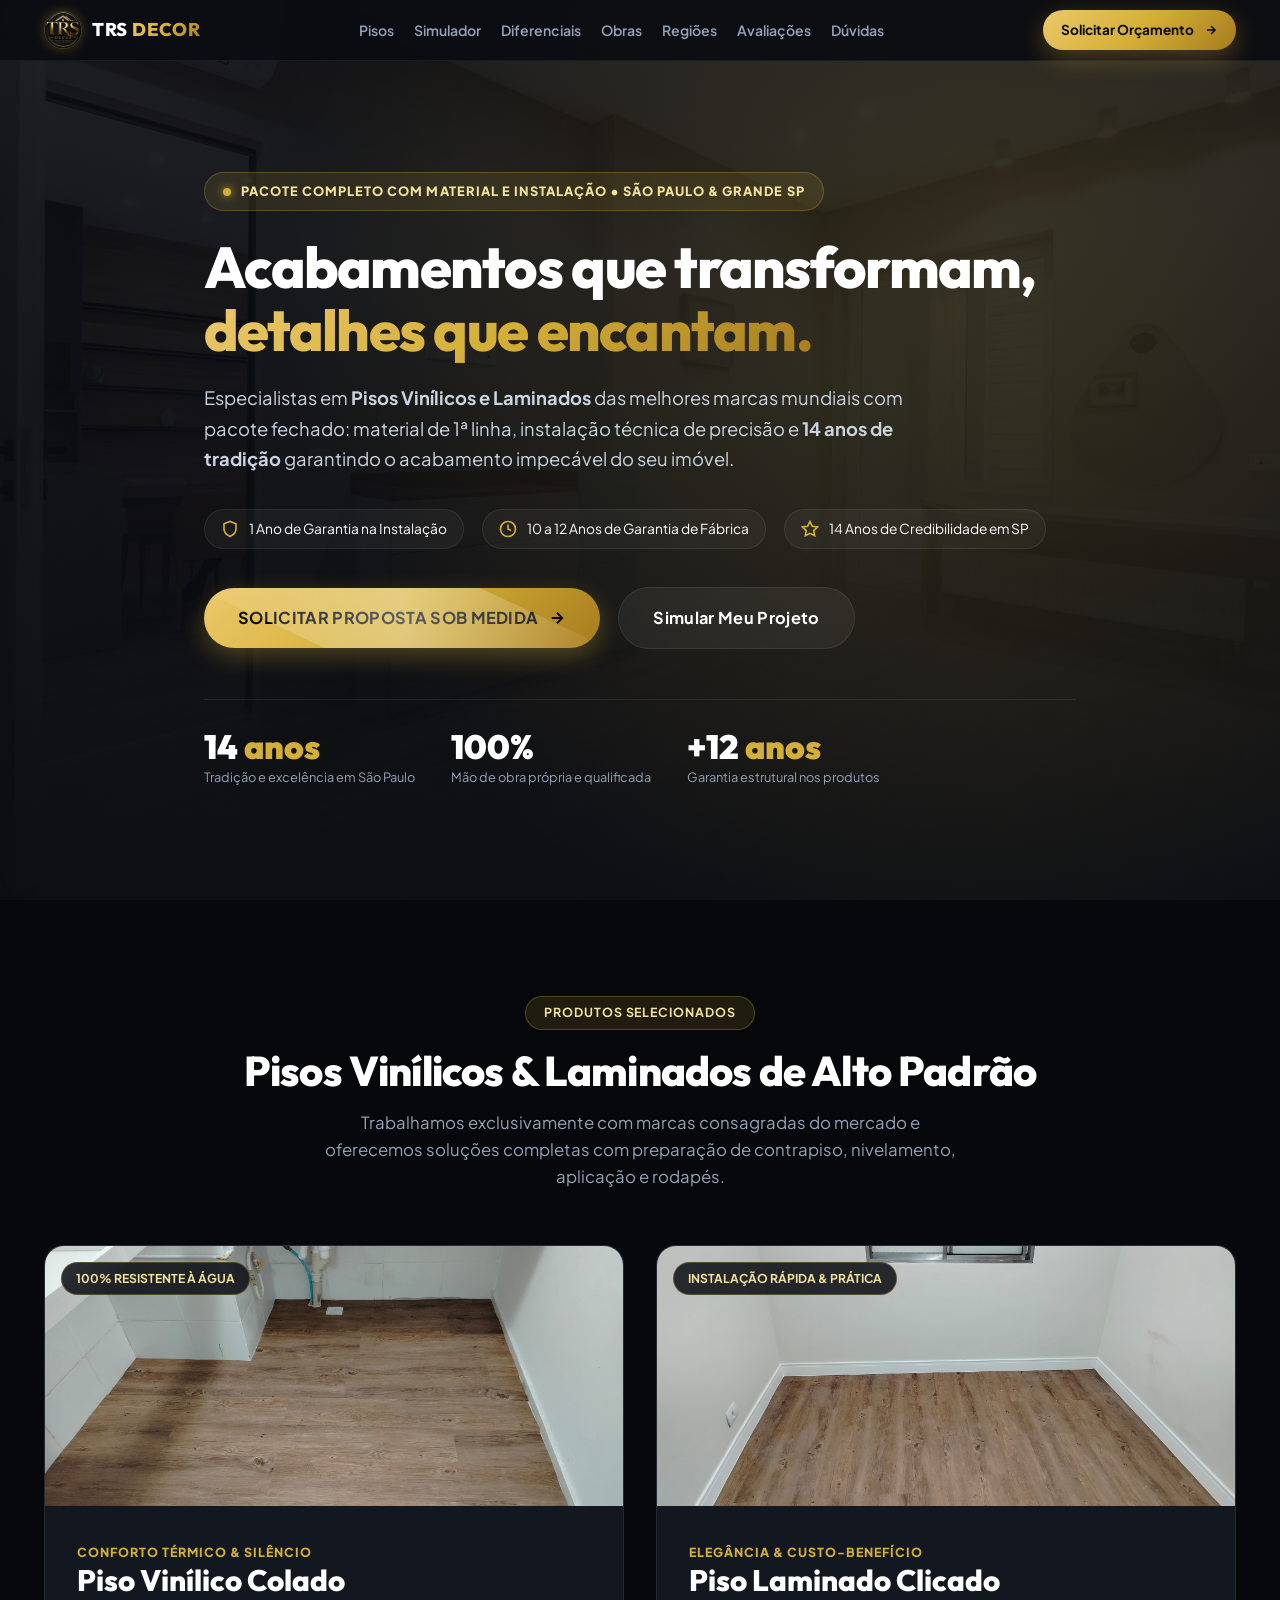
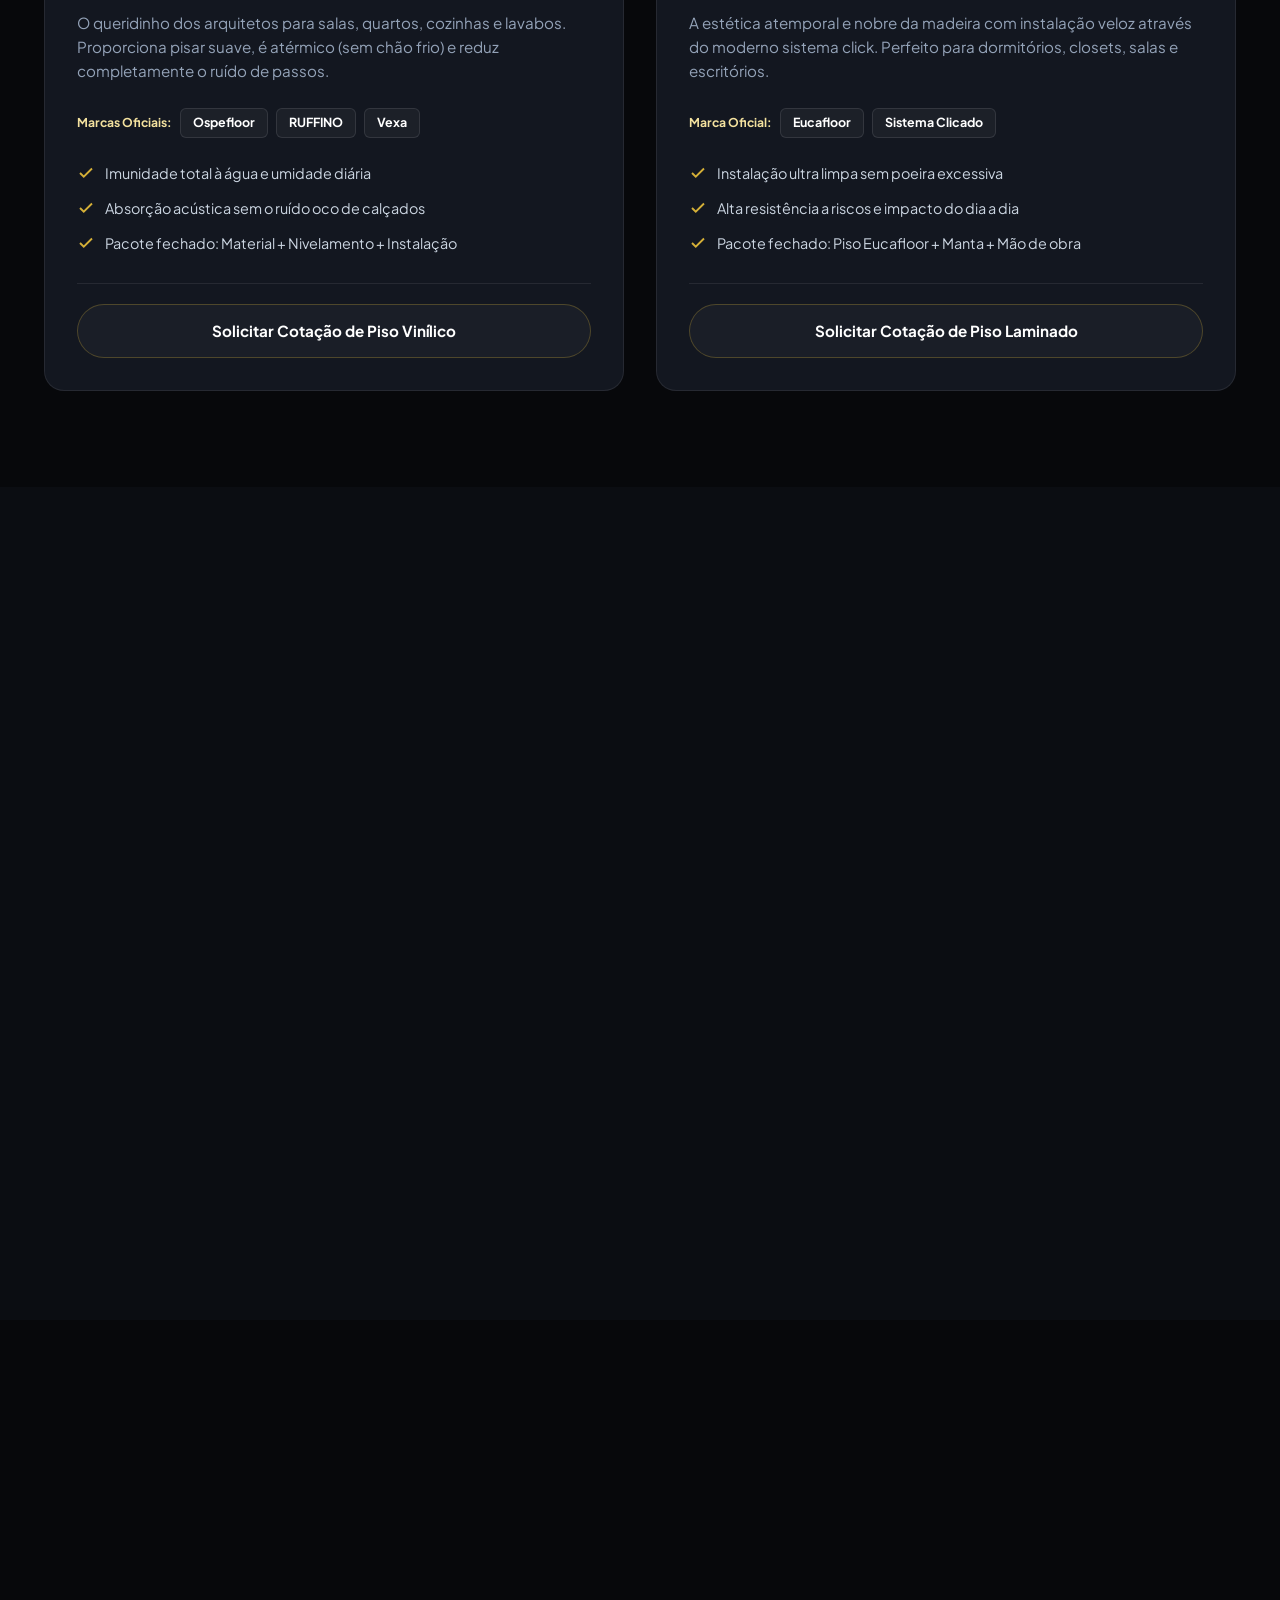
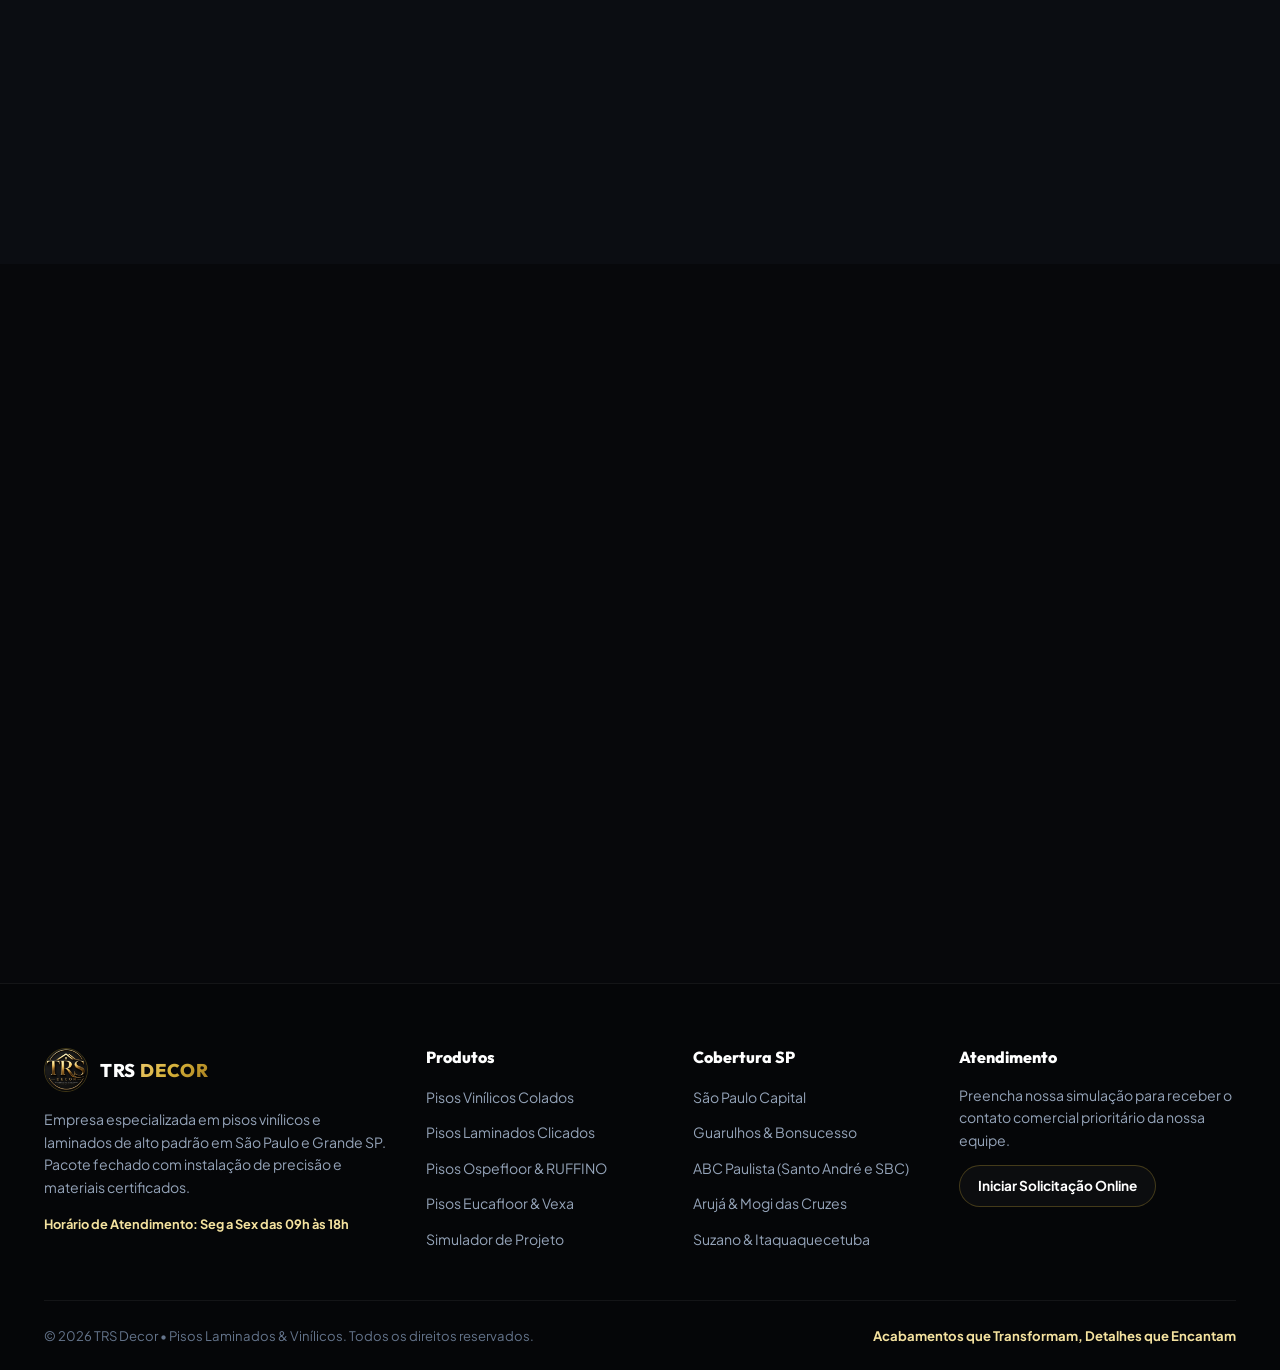
==== commit 02d481cb: "Fix: make header compact and sleek, prevent line wrap on nav items and CTA button" ====
--- a/index.html
+++ b/index.html
@@ -28,12 +28,12 @@
       </a>
 
       <nav class="nav-menu" aria-label="Menu Principal">
-        <ul class="nav-list" style="display: flex; gap: 28px;">
-          <li><a href="#produtos" class="nav-link">Pisos & Marcas</a></li>
+        <ul class="nav-list">
+          <li><a href="#produtos" class="nav-link">Pisos</a></li>
           <li><a href="#simulador" class="nav-link">Simulador</a></li>
           <li><a href="#diferenciais" class="nav-link">Diferenciais</a></li>
-          <li><a href="#galeria" class="nav-link">Obras Executadas</a></li>
-          <li><a href="#regioes" class="nav-link">Regiões em SP</a></li>
+          <li><a href="#galeria" class="nav-link">Obras</a></li>
+          <li><a href="#regioes" class="nav-link">Regiões</a></li>
           <li><a href="#depoimentos" class="nav-link">Avaliações</a></li>
           <li><a href="#faq" class="nav-link">Dúvidas</a></li>
         </ul>
--- a/style.css
+++ b/style.css
@@ -243,54 +243,57 @@
   25%, 100% { transform: translateX(150%) rotate(25deg); }
 }
 
-/* ── 5. HEADER FIXO & NAVEGAÇÃO ──────────────────────────────────────────── */
+/* ── 5. HEADER FIXO & NAVEGAÇÃO COMPACTA ─────────────────────────────────── */
 .header {
   position: fixed;
   top: 0;
   left: 0;
   width: 100%;
   z-index: 1000;
-  padding: 18px 0;
+  padding: 10px 0;
   transition: all var(--transition-smooth);
-  background: rgba(11, 13, 18, 0.7);
+  background: rgba(11, 13, 18, 0.92);
   backdrop-filter: blur(14px);
-  border-bottom: 1px solid rgba(255, 255, 255, 0.05);
+  border-bottom: 1px solid rgba(255, 255, 255, 0.06);
 }
 
 .header.scrolled {
-  padding: 12px 0;
-  background: rgba(7, 8, 11, 0.95);
+  padding: 6px 0;
+  background: rgba(7, 8, 11, 0.98);
   border-bottom: 1px solid var(--border-gold);
-  box-shadow: 0 10px 30px rgba(0, 0, 0, 0.7);
+  box-shadow: 0 8px 25px rgba(0, 0, 0, 0.8);
 }
 
 .header-container {
   display: flex;
   align-items: center;
   justify-content: space-between;
+  gap: 20px;
 }
 
 .logo-link {
   display: flex;
   align-items: center;
-  gap: 12px;
+  gap: 10px;
+  flex-shrink: 0;
 }
 
 .logo-link img {
-  height: 48px;
-  width: 48px;
+  height: 38px;
+  width: 38px;
   border-radius: 50%;
   border: 1.5px solid var(--border-gold);
-  box-shadow: 0 0 14px rgba(212, 175, 55, 0.25);
+  box-shadow: 0 0 12px rgba(212, 175, 55, 0.3);
   object-fit: cover;
 }
 
 .logo-text {
   font-family: var(--font-heading);
   font-weight: 800;
-  font-size: 1.3rem;
+  font-size: 1.15rem;
   letter-spacing: 0.04em;
   color: #FFFFFF;
+  white-space: nowrap;
 }
 
 .logo-text span {
@@ -302,13 +305,22 @@
 .nav-menu {
   display: flex;
   align-items: center;
-  gap: 30px;
+}
+
+.nav-list {
+  display: flex;
+  align-items: center;
+  gap: 20px;
+  list-style: none;
+  margin: 0;
+  padding: 0;
 }
 
 .nav-link {
-  font-size: 0.92rem;
+  font-size: 0.88rem;
   font-weight: 600;
   color: var(--text-muted);
+  white-space: nowrap;
   transition: color var(--transition-fast);
 }
 
@@ -319,7 +331,8 @@
 .header-actions {
   display: flex;
   align-items: center;
-  gap: 16px;
+  gap: 14px;
+  flex-shrink: 0;
 }
 
 .menu-toggle {
@@ -1431,8 +1444,9 @@
 .delay-2 { transition-delay: 0.22s; }
 .delay-3 { transition-delay: 0.32s; }
 
-/* ── 17. RESPONSIVIDADE ──────────────────────────────────────────────────── */
-@media (max-width: 1024px) {
+@media (max-width: 1080px) {
+  .nav-menu { display: none; }
+  .menu-toggle { display: flex; }
   .hero-title { font-size: 2.9rem; }
   .simulador-card { grid-template-columns: 1fr; gap: 32px; padding: 36px 28px; }
   .diff-grid { grid-template-columns: repeat(2, 1fr); }
@@ -1440,8 +1454,6 @@
 }
 
 @media (max-width: 768px) {
-  .nav-menu { display: none; }
-  .menu-toggle { display: flex; }
   .header-actions .btn { display: none; }
 
   .hero { padding: 120px 0 60px; }
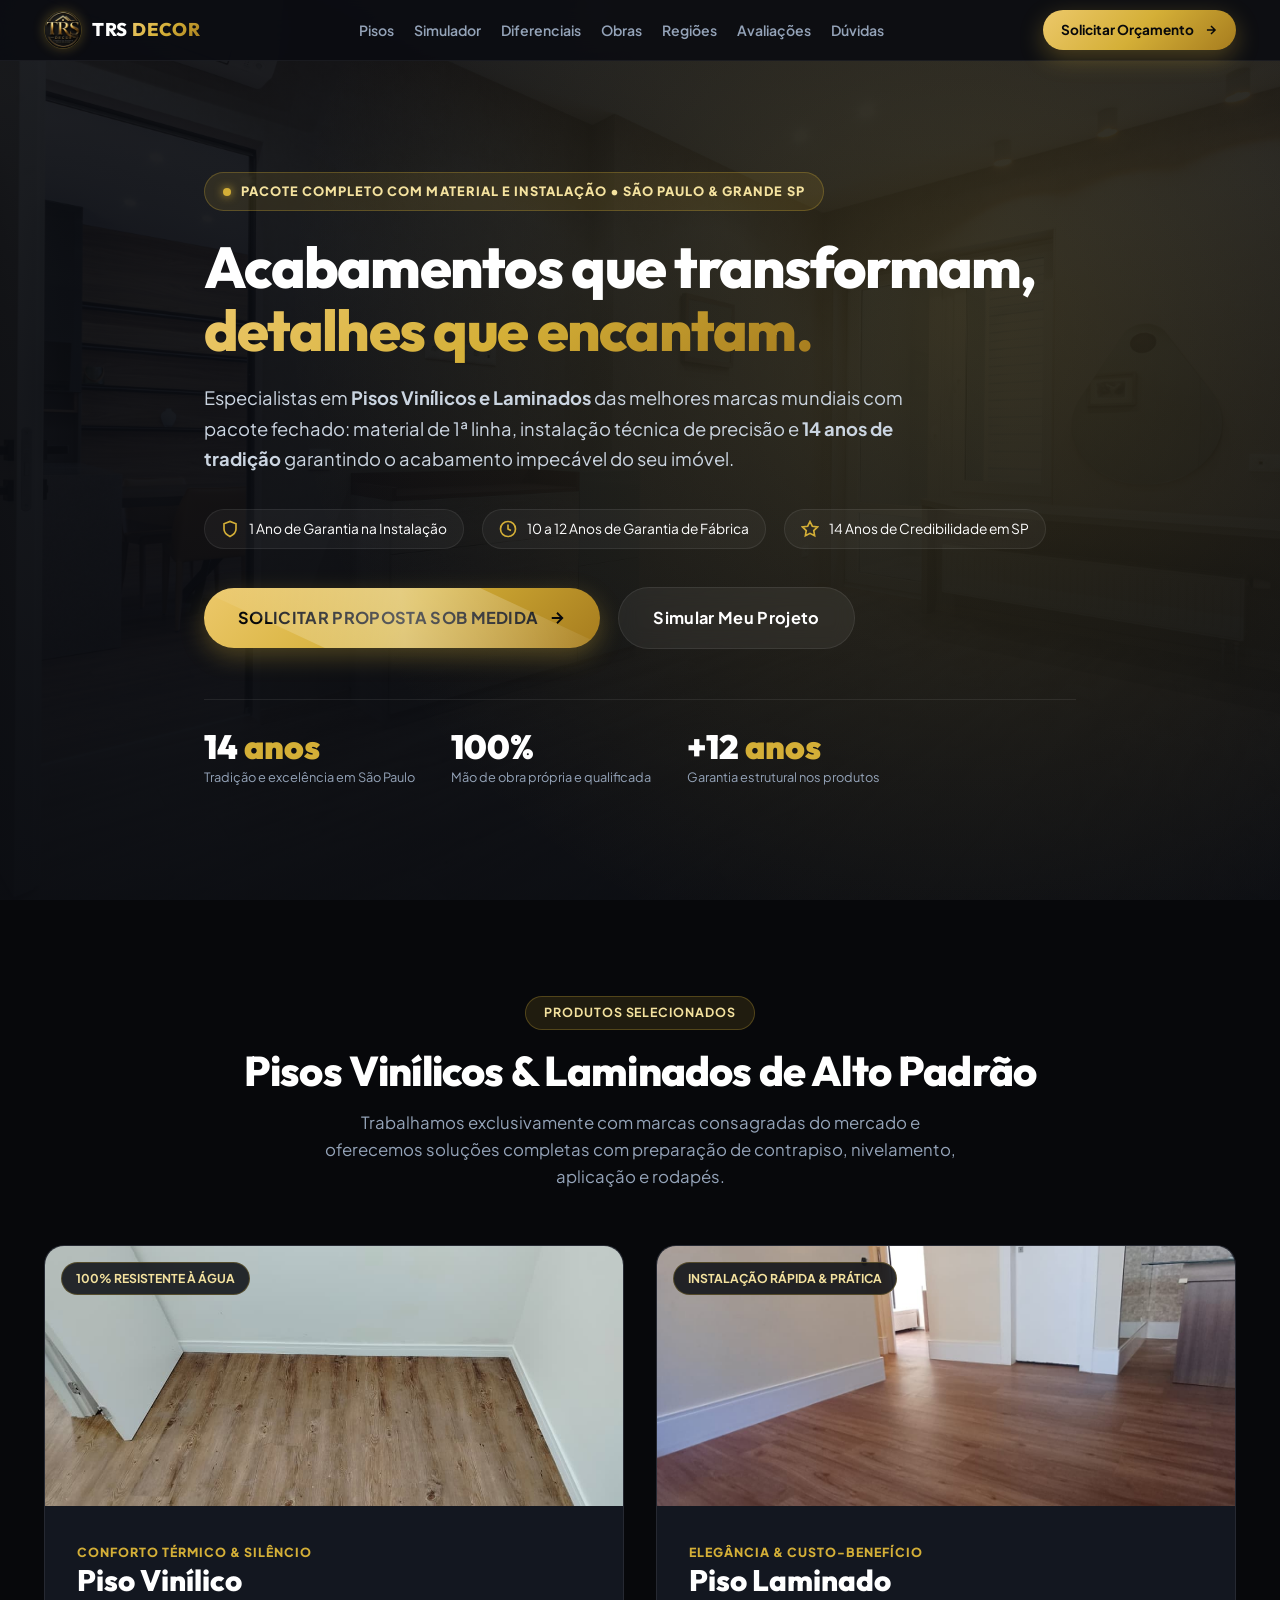
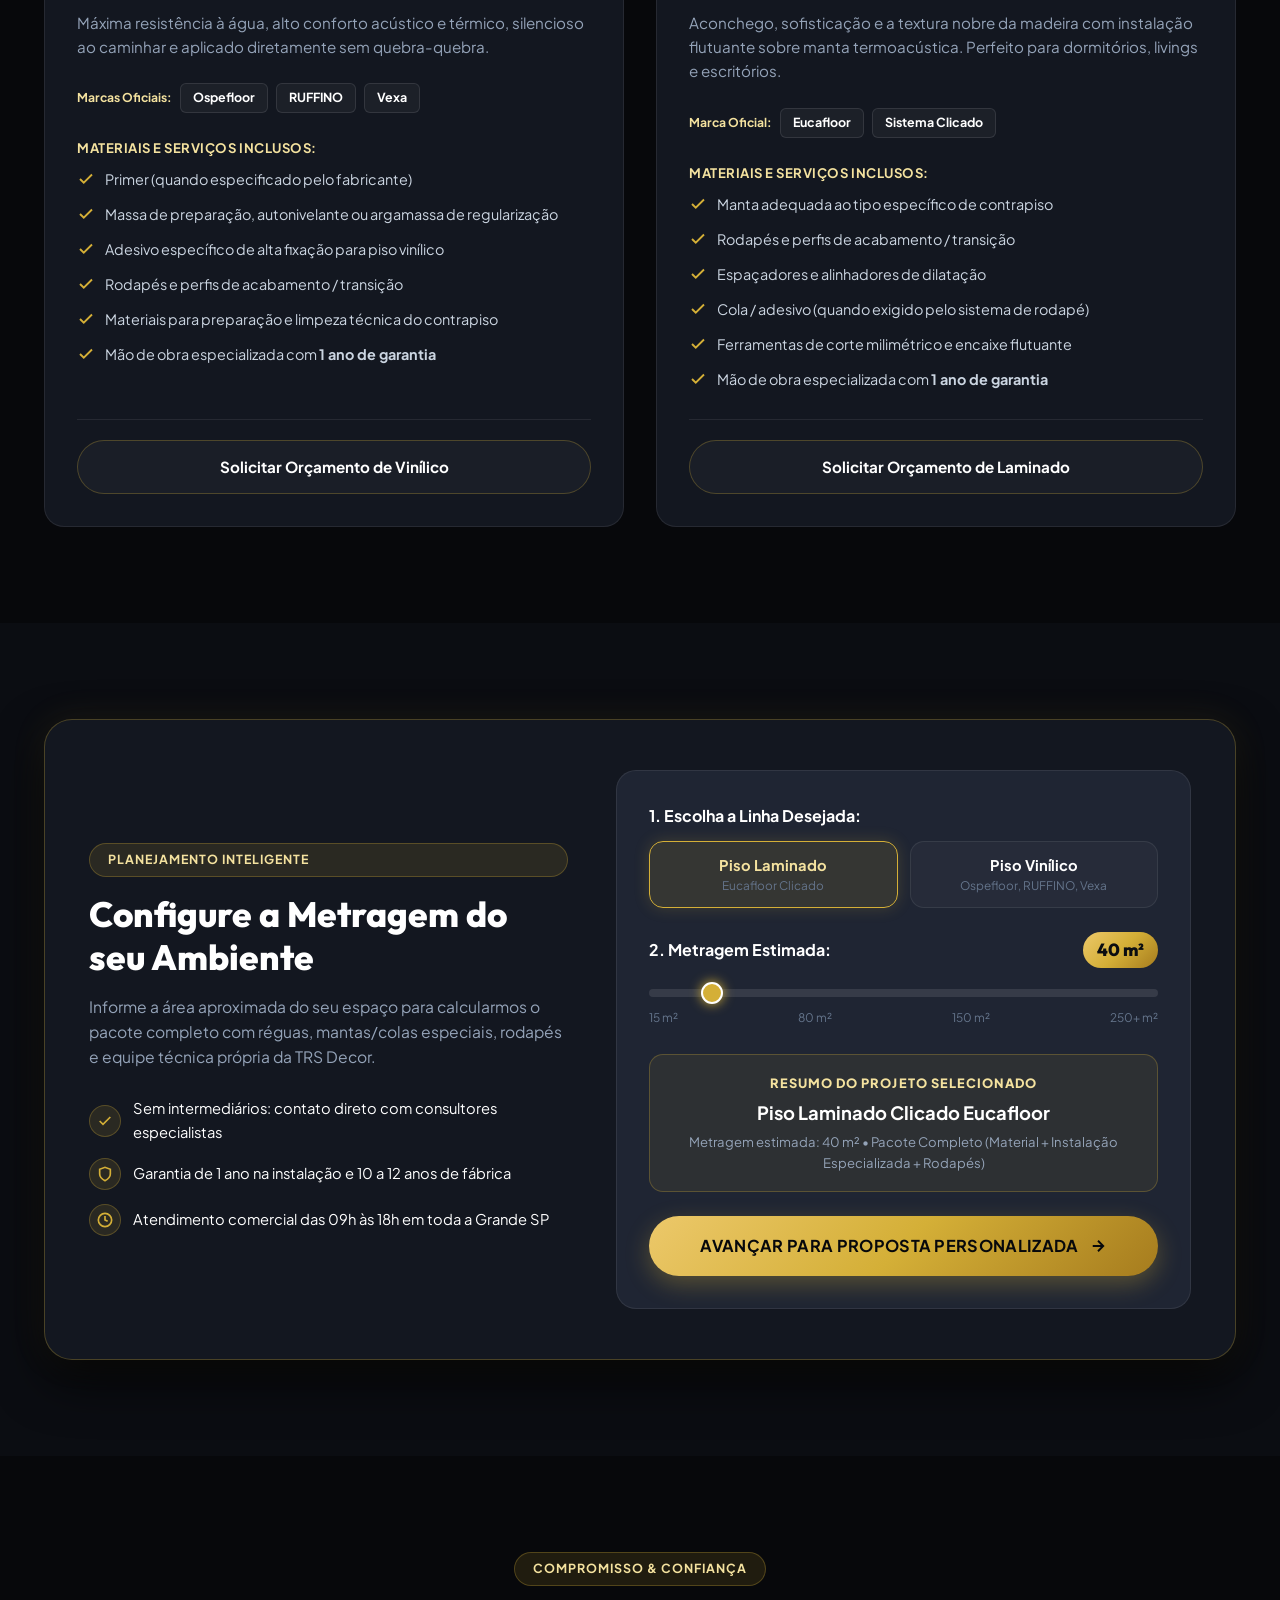
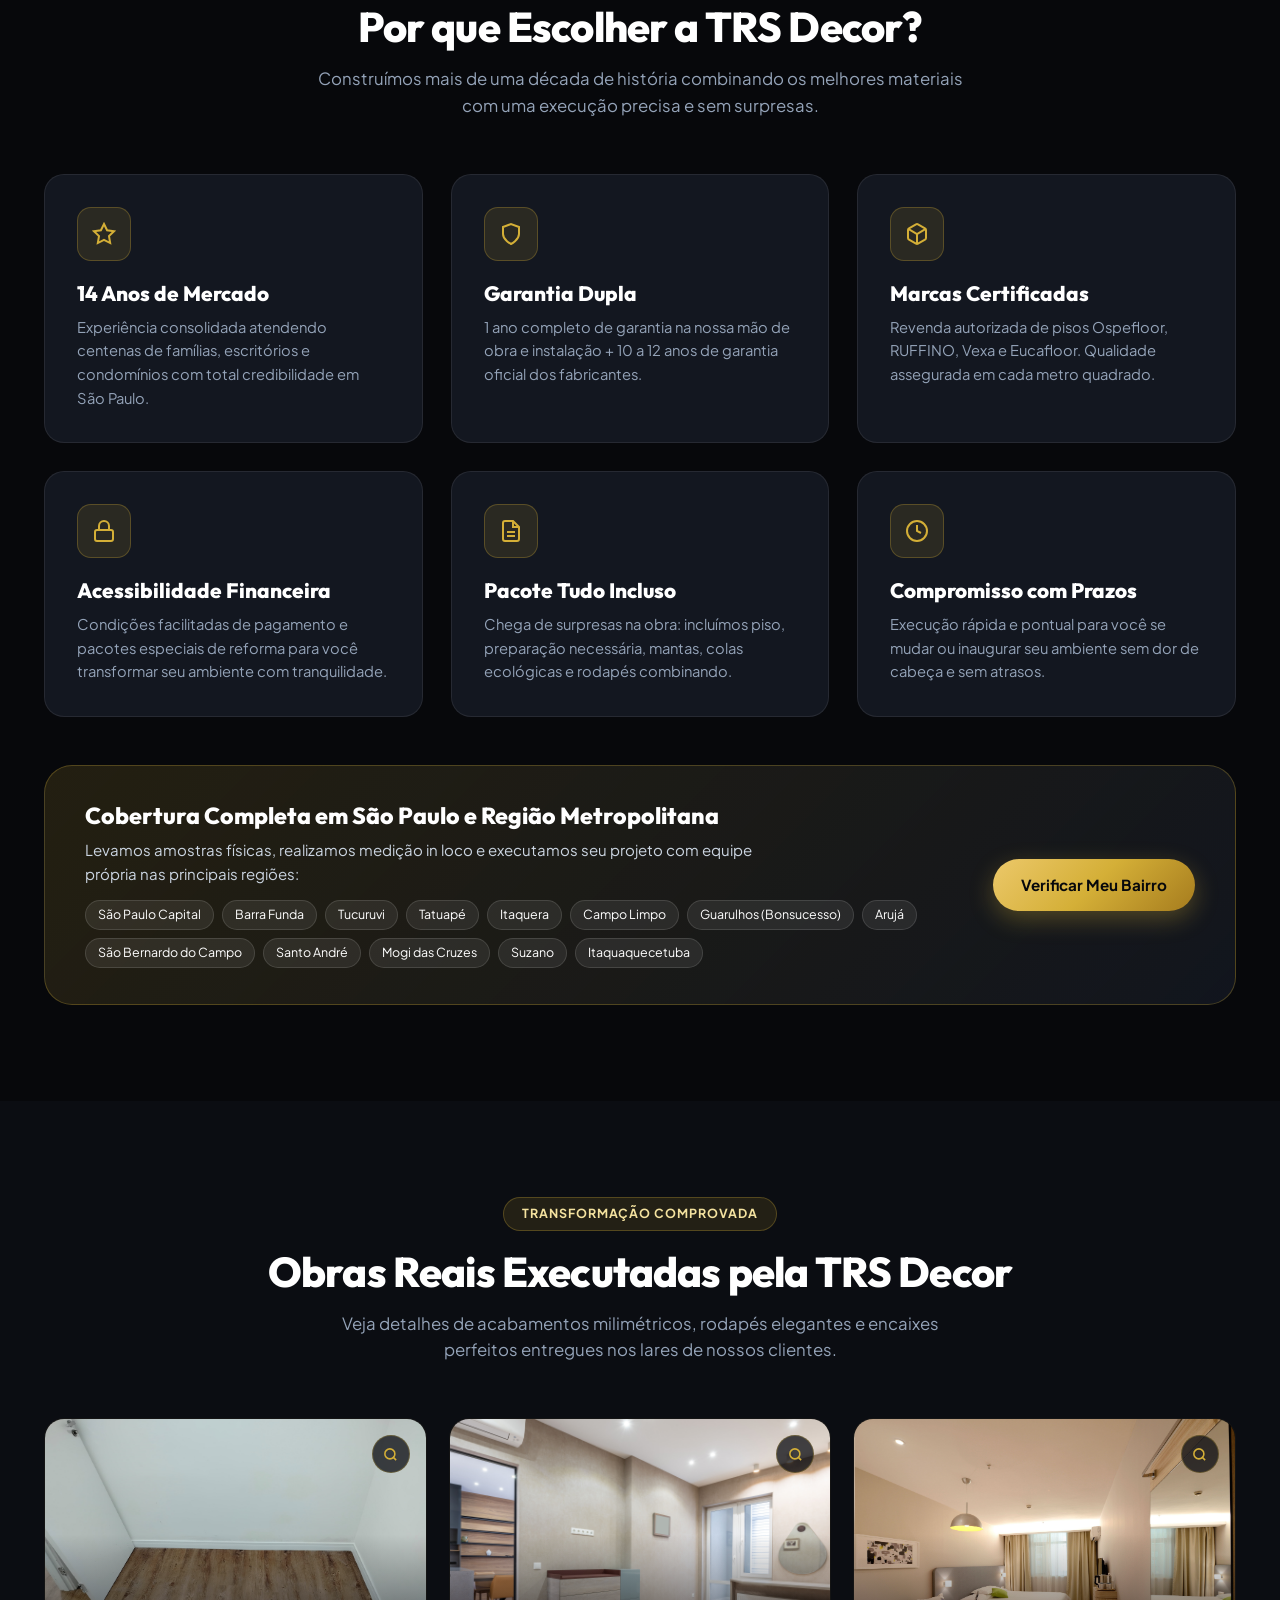
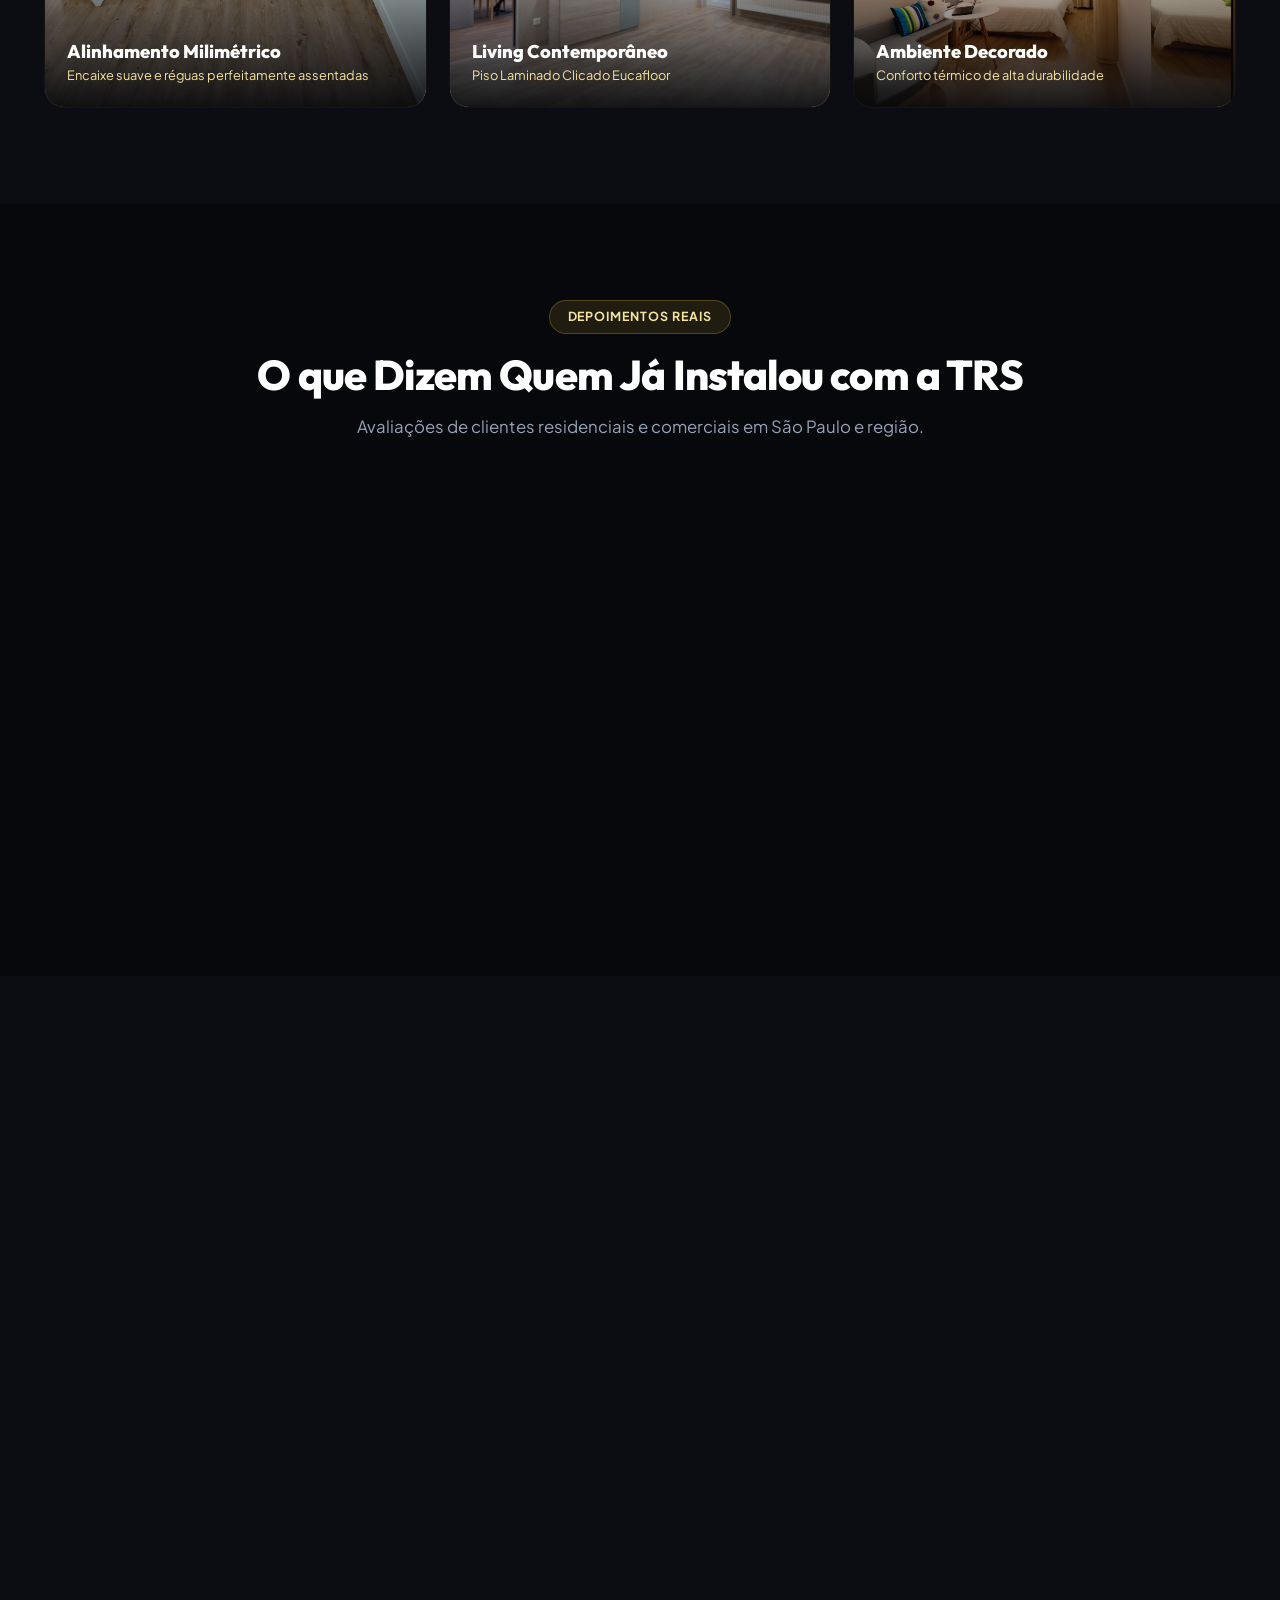
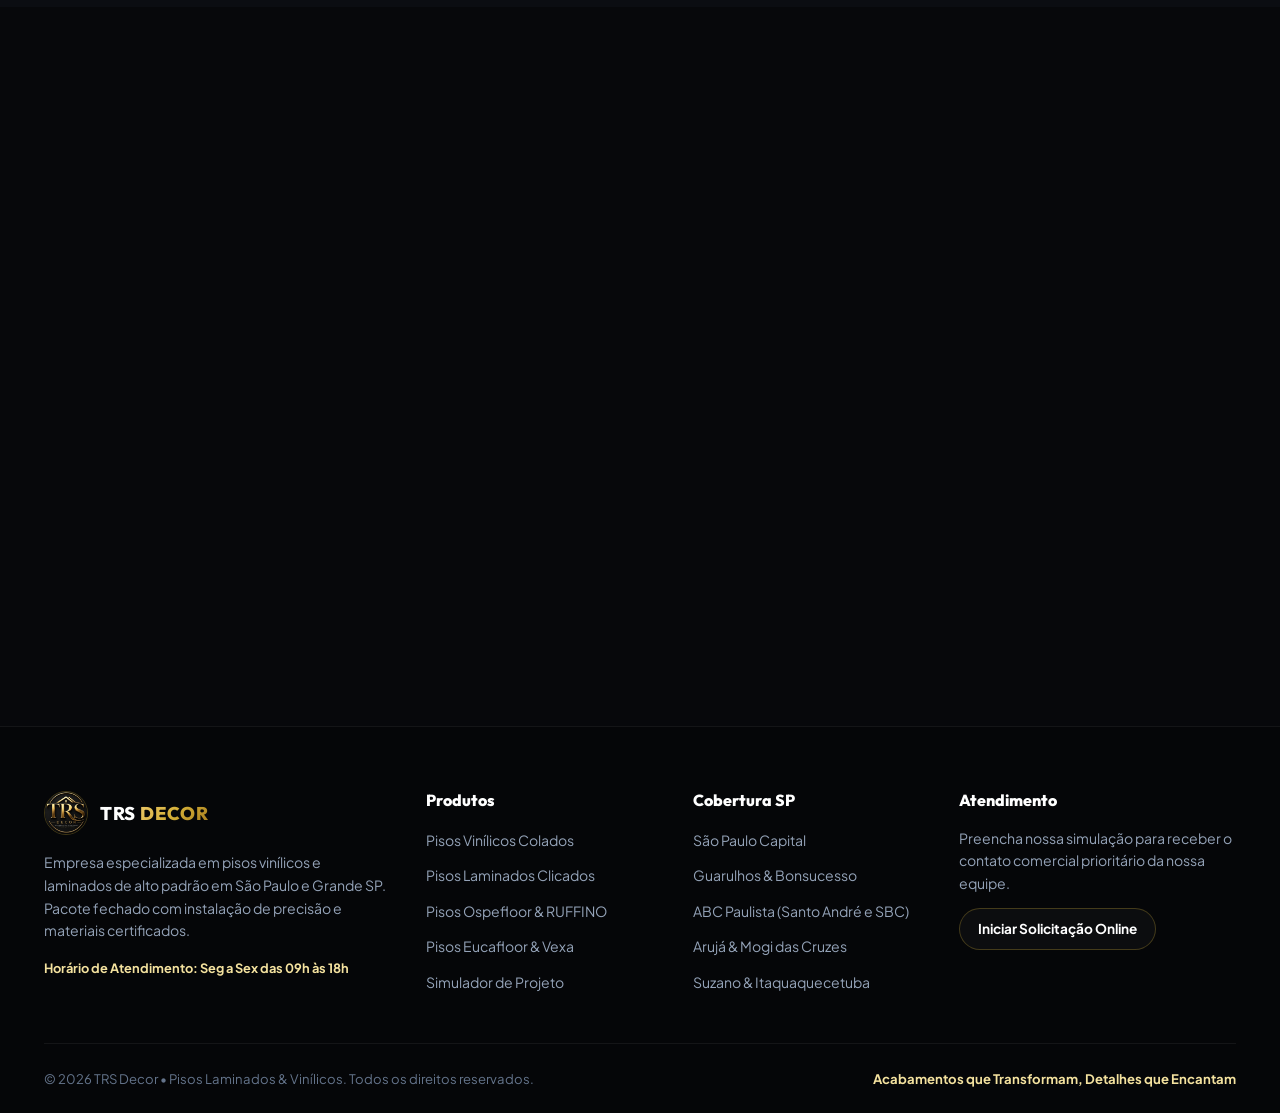
==== commit 06e31625: "Update TRS Decor: novas imagens de produtos, copy MGM adaptado, galeria refinada, feedback real de L" ====
--- a/index.html
+++ b/index.html
@@ -164,15 +164,15 @@
           <!-- Card 1: Vinílico -->
           <div class="product-card reveal-up">
             <div class="product-media">
-              <img src="images/IMG-20260908-WA0025.jpg" alt="Piso Vinílico instalado em ambiente integrado TRS Decor" loading="lazy">
+              <img src="images/troca-trs1-vinilico.jpeg" alt="Piso Vinílico instalado pela TRS Decor" loading="lazy">
               <span class="product-tag">100% Resistente à Água</span>
             </div>
             <div class="product-body">
               <div>
                 <span class="product-category">CONFORTO TÉRMICO & SILÊNCIO</span>
-                <h3 class="product-name">Piso Vinílico Colado</h3>
+                <h3 class="product-name">Piso Vinílico</h3>
                 <p class="product-desc">
-                  O queridinho dos arquitetos para salas, quartos, cozinhas e lavabos. Proporciona pisar suave, é atérmico (sem chão frio) e reduz completamente o ruído de passos.
+                  Máxima resistência à água, alto conforto acústico e térmico, silencioso ao caminhar e aplicado diretamente sem quebra-quebra.
                 </p>
 
                 <div class="brands-pill-wrap">
@@ -182,25 +182,41 @@
                   <span class="brand-badge">Vexa</span>
                 </div>
 
+                <div style="font-weight: 700; font-size: 0.82rem; color: var(--gold-light); margin: 16px 0 10px; text-transform: uppercase; letter-spacing: 0.04em;">
+                  Materiais e Serviços Inclusos:
+                </div>
+
                 <div class="features-list">
                   <div class="feature-item">
                     <svg width="18" height="18" viewBox="0 0 24 24" fill="none" stroke="currentColor" stroke-width="2.5"><polyline points="20 6 9 17 4 12"/></svg>
-                    <span>Imunidade total à água e umidade diária</span>
-                  </div>
-                  <div class="feature-item">
-                    <svg width="18" height="18" viewBox="0 0 24 24" fill="none" stroke="currentColor" stroke-width="2.5"><polyline points="20 6 9 17 4 12"/></svg>
-                    <span>Absorção acústica sem o ruído oco de calçados</span>
-                  </div>
-                  <div class="feature-item">
-                    <svg width="18" height="18" viewBox="0 0 24 24" fill="none" stroke="currentColor" stroke-width="2.5"><polyline points="20 6 9 17 4 12"/></svg>
-                    <span>Pacote fechado: Material + Nivelamento + Instalação</span>
+                    <span>Primer (quando especificado pelo fabricante)</span>
+                  </div>
+                  <div class="feature-item">
+                    <svg width="18" height="18" viewBox="0 0 24 24" fill="none" stroke="currentColor" stroke-width="2.5"><polyline points="20 6 9 17 4 12"/></svg>
+                    <span>Massa de preparação, autonivelante ou argamassa de regularização</span>
+                  </div>
+                  <div class="feature-item">
+                    <svg width="18" height="18" viewBox="0 0 24 24" fill="none" stroke="currentColor" stroke-width="2.5"><polyline points="20 6 9 17 4 12"/></svg>
+                    <span>Adesivo específico de alta fixação para piso vinílico</span>
+                  </div>
+                  <div class="feature-item">
+                    <svg width="18" height="18" viewBox="0 0 24 24" fill="none" stroke="currentColor" stroke-width="2.5"><polyline points="20 6 9 17 4 12"/></svg>
+                    <span>Rodapés e perfis de acabamento / transição</span>
+                  </div>
+                  <div class="feature-item">
+                    <svg width="18" height="18" viewBox="0 0 24 24" fill="none" stroke="currentColor" stroke-width="2.5"><polyline points="20 6 9 17 4 12"/></svg>
+                    <span>Materiais para preparação e limpeza técnica do contrapiso</span>
+                  </div>
+                  <div class="feature-item">
+                    <svg width="18" height="18" viewBox="0 0 24 24" fill="none" stroke="currentColor" stroke-width="2.5"><polyline points="20 6 9 17 4 12"/></svg>
+                    <span>Mão de obra especializada com <strong>1 ano de garantia</strong></span>
                   </div>
                 </div>
               </div>
 
               <div class="product-footer-cta">
                 <a href="#" class="btn btn-outline btn-block" data-cta="card-vinilico" data-product="vinilico">
-                  Solicitar Cotação de Piso Vinílico
+                  Solicitar Orçamento de Vinílico
                 </a>
               </div>
             </div>
@@ -209,15 +225,15 @@
           <!-- Card 2: Laminado -->
           <div class="product-card reveal-up delay-1">
             <div class="product-media">
-              <img src="images/IMG-20260908-WA0011.jpg" alt="Piso Laminado instalado com rodapé branco TRS Decor" loading="lazy">
+              <img src="images/troca-trs2-laminado.jpeg" alt="Piso Laminado instalado pela TRS Decor" loading="lazy">
               <span class="product-tag">Instalação Rápida & Prática</span>
             </div>
             <div class="product-body">
               <div>
                 <span class="product-category">ELEGÂNCIA & CUSTO-BENEFÍCIO</span>
-                <h3 class="product-name">Piso Laminado Clicado</h3>
+                <h3 class="product-name">Piso Laminado</h3>
                 <p class="product-desc">
-                  A estética atemporal e nobre da madeira com instalação veloz através do moderno sistema click. Perfeito para dormitórios, closets, salas e escritórios.
+                  Aconchego, sofisticação e a textura nobre da madeira com instalação flutuante sobre manta termoacústica. Perfeito para dormitórios, livings e escritórios.
                 </p>
 
                 <div class="brands-pill-wrap">
@@ -226,25 +242,41 @@
                   <span class="brand-badge">Sistema Clicado</span>
                 </div>
 
+                <div style="font-weight: 700; font-size: 0.82rem; color: var(--gold-light); margin: 16px 0 10px; text-transform: uppercase; letter-spacing: 0.04em;">
+                  Materiais e Serviços Inclusos:
+                </div>
+
                 <div class="features-list">
                   <div class="feature-item">
                     <svg width="18" height="18" viewBox="0 0 24 24" fill="none" stroke="currentColor" stroke-width="2.5"><polyline points="20 6 9 17 4 12"/></svg>
-                    <span>Instalação ultra limpa sem poeira excessiva</span>
-                  </div>
-                  <div class="feature-item">
-                    <svg width="18" height="18" viewBox="0 0 24 24" fill="none" stroke="currentColor" stroke-width="2.5"><polyline points="20 6 9 17 4 12"/></svg>
-                    <span>Alta resistência a riscos e impacto do dia a dia</span>
-                  </div>
-                  <div class="feature-item">
-                    <svg width="18" height="18" viewBox="0 0 24 24" fill="none" stroke="currentColor" stroke-width="2.5"><polyline points="20 6 9 17 4 12"/></svg>
-                    <span>Pacote fechado: Piso Eucafloor + Manta + Mão de obra</span>
+                    <span>Manta adequada ao tipo específico de contrapiso</span>
+                  </div>
+                  <div class="feature-item">
+                    <svg width="18" height="18" viewBox="0 0 24 24" fill="none" stroke="currentColor" stroke-width="2.5"><polyline points="20 6 9 17 4 12"/></svg>
+                    <span>Rodapés e perfis de acabamento / transição</span>
+                  </div>
+                  <div class="feature-item">
+                    <svg width="18" height="18" viewBox="0 0 24 24" fill="none" stroke="currentColor" stroke-width="2.5"><polyline points="20 6 9 17 4 12"/></svg>
+                    <span>Espaçadores e alinhadores de dilatação</span>
+                  </div>
+                  <div class="feature-item">
+                    <svg width="18" height="18" viewBox="0 0 24 24" fill="none" stroke="currentColor" stroke-width="2.5"><polyline points="20 6 9 17 4 12"/></svg>
+                    <span>Cola / adesivo (quando exigido pelo sistema de rodapé)</span>
+                  </div>
+                  <div class="feature-item">
+                    <svg width="18" height="18" viewBox="0 0 24 24" fill="none" stroke="currentColor" stroke-width="2.5"><polyline points="20 6 9 17 4 12"/></svg>
+                    <span>Ferramentas de corte milimétrico e encaixe flutuante</span>
+                  </div>
+                  <div class="feature-item">
+                    <svg width="18" height="18" viewBox="0 0 24 24" fill="none" stroke="currentColor" stroke-width="2.5"><polyline points="20 6 9 17 4 12"/></svg>
+                    <span>Mão de obra especializada com <strong>1 ano de garantia</strong></span>
                   </div>
                 </div>
               </div>
 
               <div class="product-footer-cta">
                 <a href="#" class="btn btn-outline btn-block" data-cta="card-laminado" data-product="laminado">
-                  Solicitar Cotação de Piso Laminado
+                  Solicitar Orçamento de Laminado
                 </a>
               </div>
             </div>
@@ -449,39 +481,6 @@
         <div class="gallery-grid">
           
           <div class="gallery-card reveal-up" onclick="openLightbox(0)">
-            <img src="images/IMG-20260908-WA0011.jpg" alt="Dormitório master com piso vinílico amadeirado" loading="lazy">
-            <div class="gallery-overlay-trs">
-              <span class="gallery-zoom-icon">
-                <svg width="15" height="15" viewBox="0 0 24 24" fill="none" stroke="currentColor" stroke-width="2.5"><circle cx="11" cy="11" r="8"/><line x1="21" y1="21" x2="16.65" y2="16.65"/></svg>
-              </span>
-              <h4>Dormitório Master</h4>
-              <p>Piso Vinílico Amadeirado & Rodapé Branco</p>
-            </div>
-          </div>
-
-          <div class="gallery-card reveal-up delay-1" onclick="openLightbox(1)">
-            <img src="images/IMG-20260908-WA0016.jpg" alt="Corredor integrado com nivelamento técnico" loading="lazy">
-            <div class="gallery-overlay-trs">
-              <span class="gallery-zoom-icon">
-                <svg width="15" height="15" viewBox="0 0 24 24" fill="none" stroke="currentColor" stroke-width="2.5"><circle cx="11" cy="11" r="8"/><line x1="21" y1="21" x2="16.65" y2="16.65"/></svg>
-              </span>
-              <h4>Corredor Integrado & Hall</h4>
-              <p>Nivelamento técnico sem desníveis</p>
-            </div>
-          </div>
-
-          <div class="gallery-card reveal-up delay-2" onclick="openLightbox(2)">
-            <img src="images/IMG-20260908-WA0025.jpg" alt="Piso vinílico colado sob pia e área úmida" loading="lazy">
-            <div class="gallery-overlay-trs">
-              <span class="gallery-zoom-icon">
-                <svg width="15" height="15" viewBox="0 0 24 24" fill="none" stroke="currentColor" stroke-width="2.5"><circle cx="11" cy="11" r="8"/><line x1="21" y1="21" x2="16.65" y2="16.65"/></svg>
-              </span>
-              <h4>Cozinha & Área Úmida</h4>
-              <p>Resistência absoluta ao contato com água</p>
-            </div>
-          </div>
-
-          <div class="gallery-card reveal-up" onclick="openLightbox(3)">
             <img src="images/IMG-20260908-WA0026.jpg" alt="Acabamento fino em réguas de piso" loading="lazy">
             <div class="gallery-overlay-trs">
               <span class="gallery-zoom-icon">
@@ -492,7 +491,7 @@
             </div>
           </div>
 
-          <div class="gallery-card reveal-up delay-1" onclick="openLightbox(4)">
+          <div class="gallery-card reveal-up delay-1" onclick="openLightbox(1)">
             <img src="images/pexels-artbovich-6489122.jpg" alt="Sala ampla com piso laminado nobre" loading="lazy">
             <div class="gallery-overlay-trs">
               <span class="gallery-zoom-icon">
@@ -503,7 +502,7 @@
             </div>
           </div>
 
-          <div class="gallery-card reveal-up delay-2" onclick="openLightbox(5)">
+          <div class="gallery-card reveal-up delay-2" onclick="openLightbox(2)">
             <img src="images/pexels-pixabay-271624.jpg" alt="Sala de estar moderna e iluminada" loading="lazy">
             <div class="gallery-overlay-trs">
               <span class="gallery-zoom-icon">
@@ -554,13 +553,13 @@
               <svg width="16" height="16" viewBox="0 0 24 24" fill="#D4AF37"><polygon points="12 2 15.09 8.26 22 9.27 17 14.14 18.18 21.02 12 17.77 5.82 21.02 7 14.14 2 9.27 8.91 8.26 12 2"/></svg>
             </div>
             <p class="review-text">
-              "Fizemos a instalação do vinílico RUFFINO no nosso apartamento no Tatuapé. A equipe da TRS é extremamente caprichosa, os rodapés brancos ficaram perfeitos e a entrega ocorreu antes do prazo!"
+              "Excelente experiência com a TRS Pisos! Desde o primeiro atendimento, negociação e instalação, fui muito bem atendido por toda a equipe. Profissionais extremamente competentes, atenciosos e comprometidos com a qualidade. Fiquei muito satisfeito com o resultado. Recomendo a TRS Pisos de olhos fechados!"
             </p>
             <div class="review-author">
-              <div class="author-avatar">MS</div>
+              <div class="author-avatar">LN</div>
               <div>
-                <div class="author-name">Marcela Silveira</div>
-                <div class="author-loc">Tatuapé • São Paulo</div>
+                <div class="author-name">Luis Nascimento</div>
+                <div class="author-loc">Cliente Verificado • São Paulo SP</div>
               </div>
             </div>
           </div>
@@ -639,26 +638,6 @@
             </button>
             <div class="faq-content">
               <p>Você conta com garantia de 1 ano diretamente com a TRS Decor na mão de obra de instalação, além da garantia de fábrica dos pisos que varia de 10 a 12 anos contra defeitos de fabricação.</p>
-            </div>
-          </div>
-
-          <div class="faq-item reveal-up">
-            <button class="faq-header-btn">
-              <span>É possível instalar o piso por cima de piso cerâmico já existente?</span>
-              <svg class="faq-arrow" width="20" height="20" viewBox="0 0 24 24" fill="none" stroke="currentColor" stroke-width="2"><polyline points="6 9 12 15 18 9"/></svg>
-            </button>
-            <div class="faq-content">
-              <p>Sim! O piso vinílico ou laminado pode ser aplicado sobre cerâmicas e porcelanatos nivelados, aplicando uma massa de preparação técnica sobre os rejuntes. Isso elimina quebra-quebra, barulho excessivo e caçambas de entulho.</p>
-            </div>
-          </div>
-
-          <div class="faq-item reveal-up">
-            <button class="faq-header-btn">
-              <span>Quais cidades e regiões a TRS Decor atende?</span>
-              <svg class="faq-arrow" width="20" height="20" viewBox="0 0 24 24" fill="none" stroke="currentColor" stroke-width="2"><polyline points="6 9 12 15 18 9"/></svg>
-            </button>
-            <div class="faq-content">
-              <p>Atendemos toda a cidade de São Paulo (Barra Funda, Tucuruvi, Tatuapé, Itaquera, Campo Limpo, etc.), além de Guarulhos, Arujá, São Bernardo do Campo, Santo André, Mogi das Cruzes, Suzano e Itaquaquecetuba.</p>
             </div>
           </div>
 
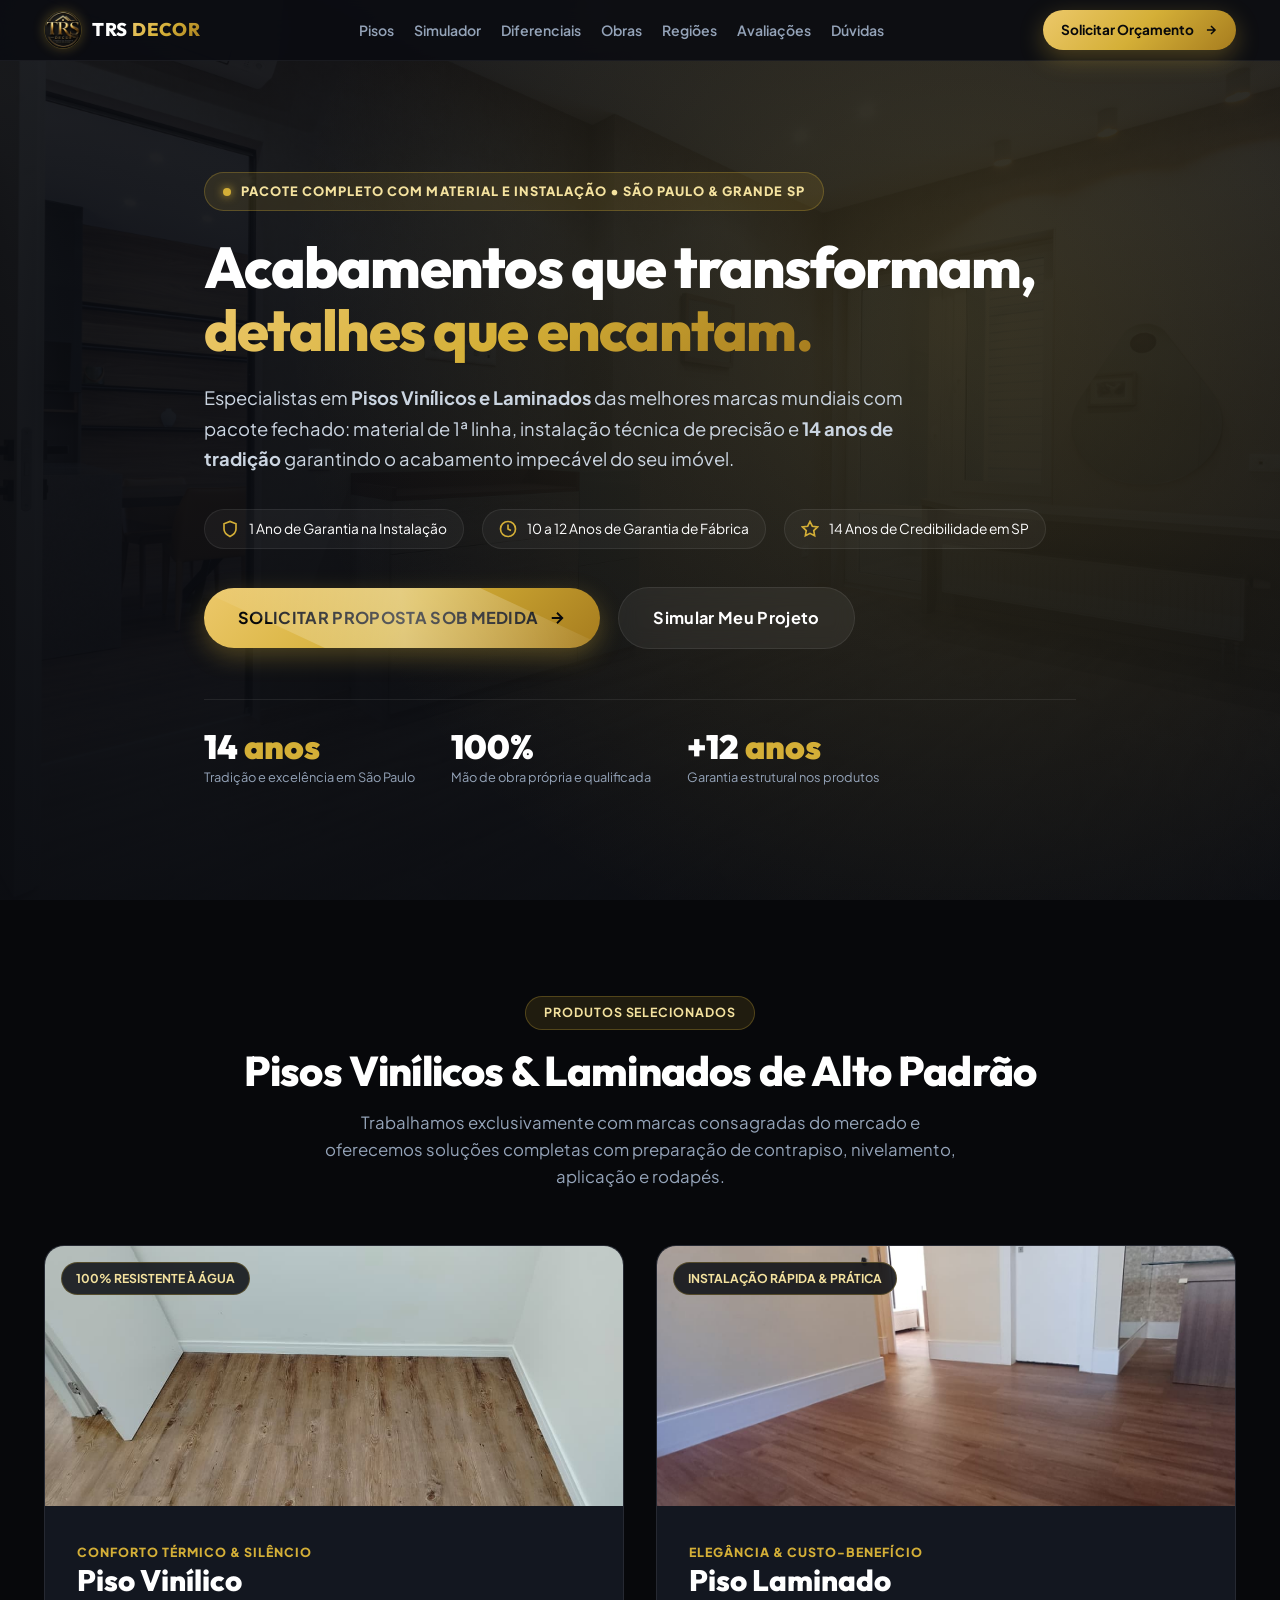
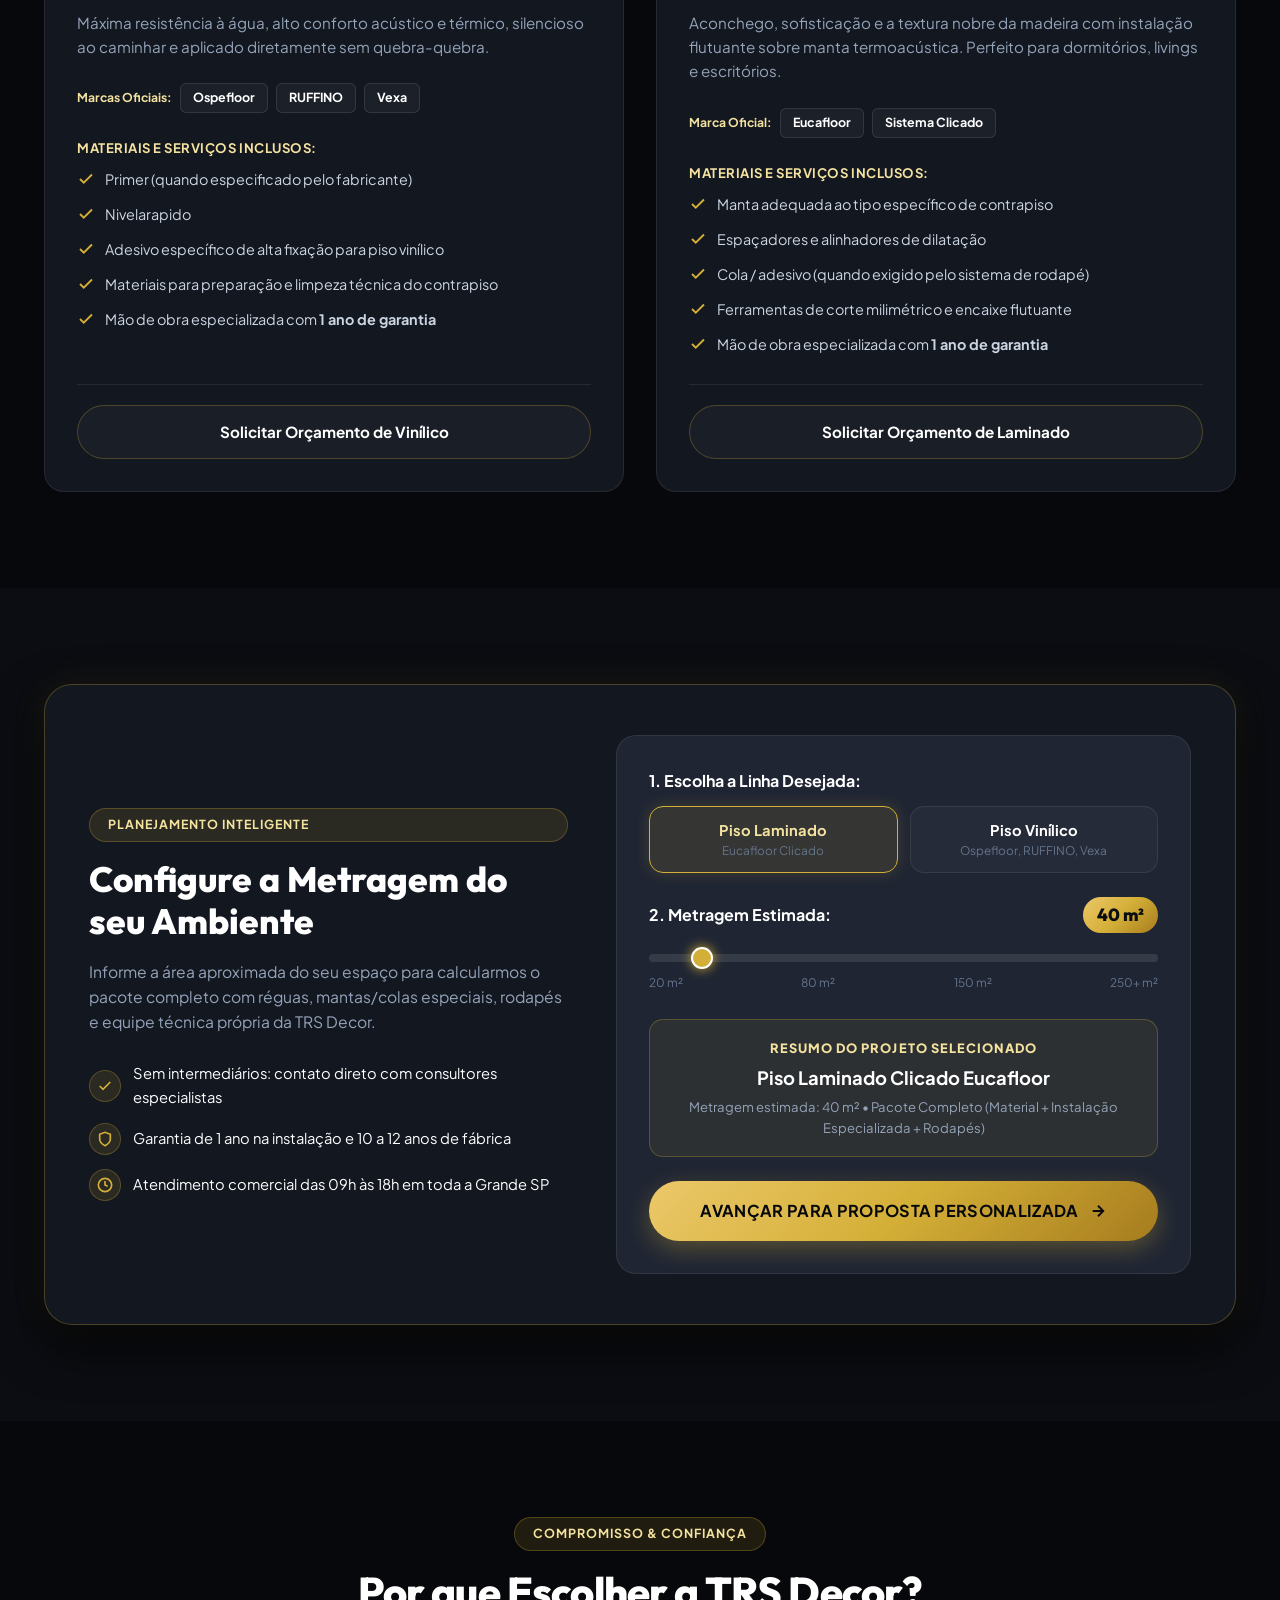
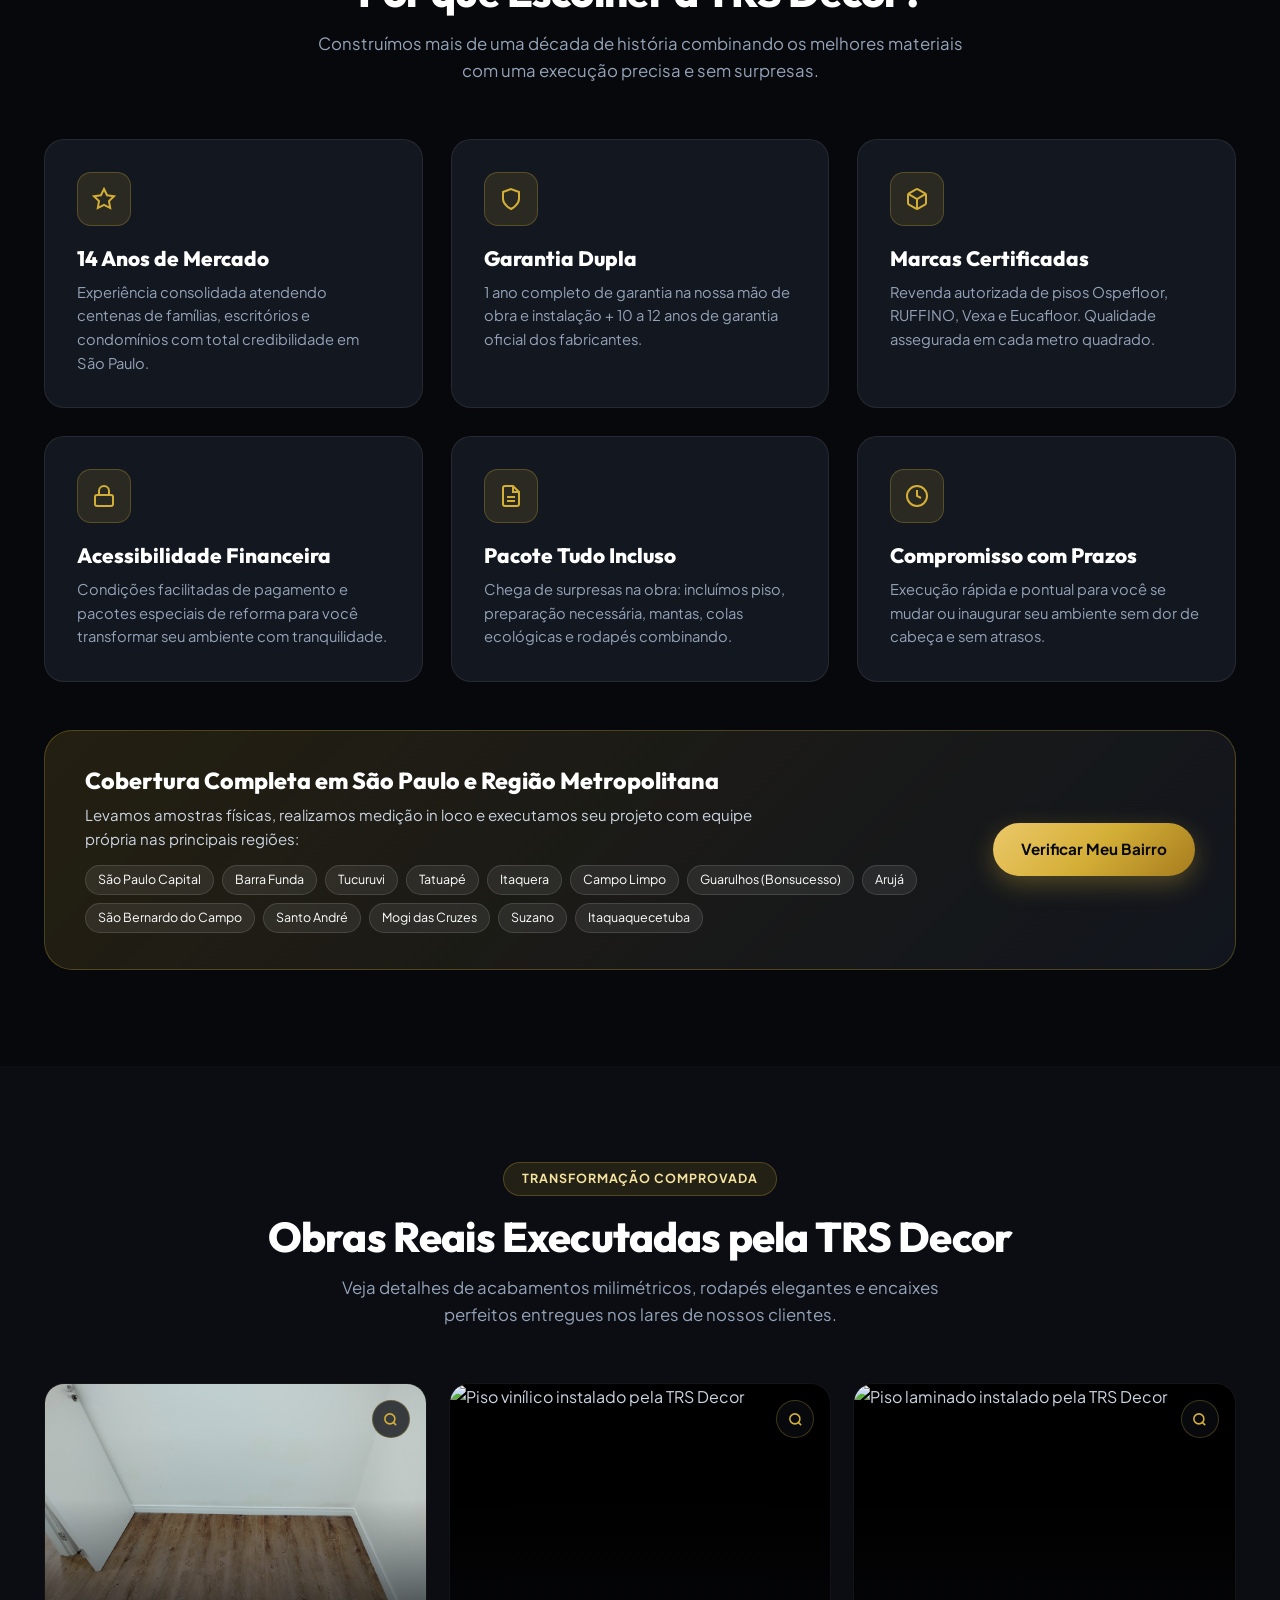
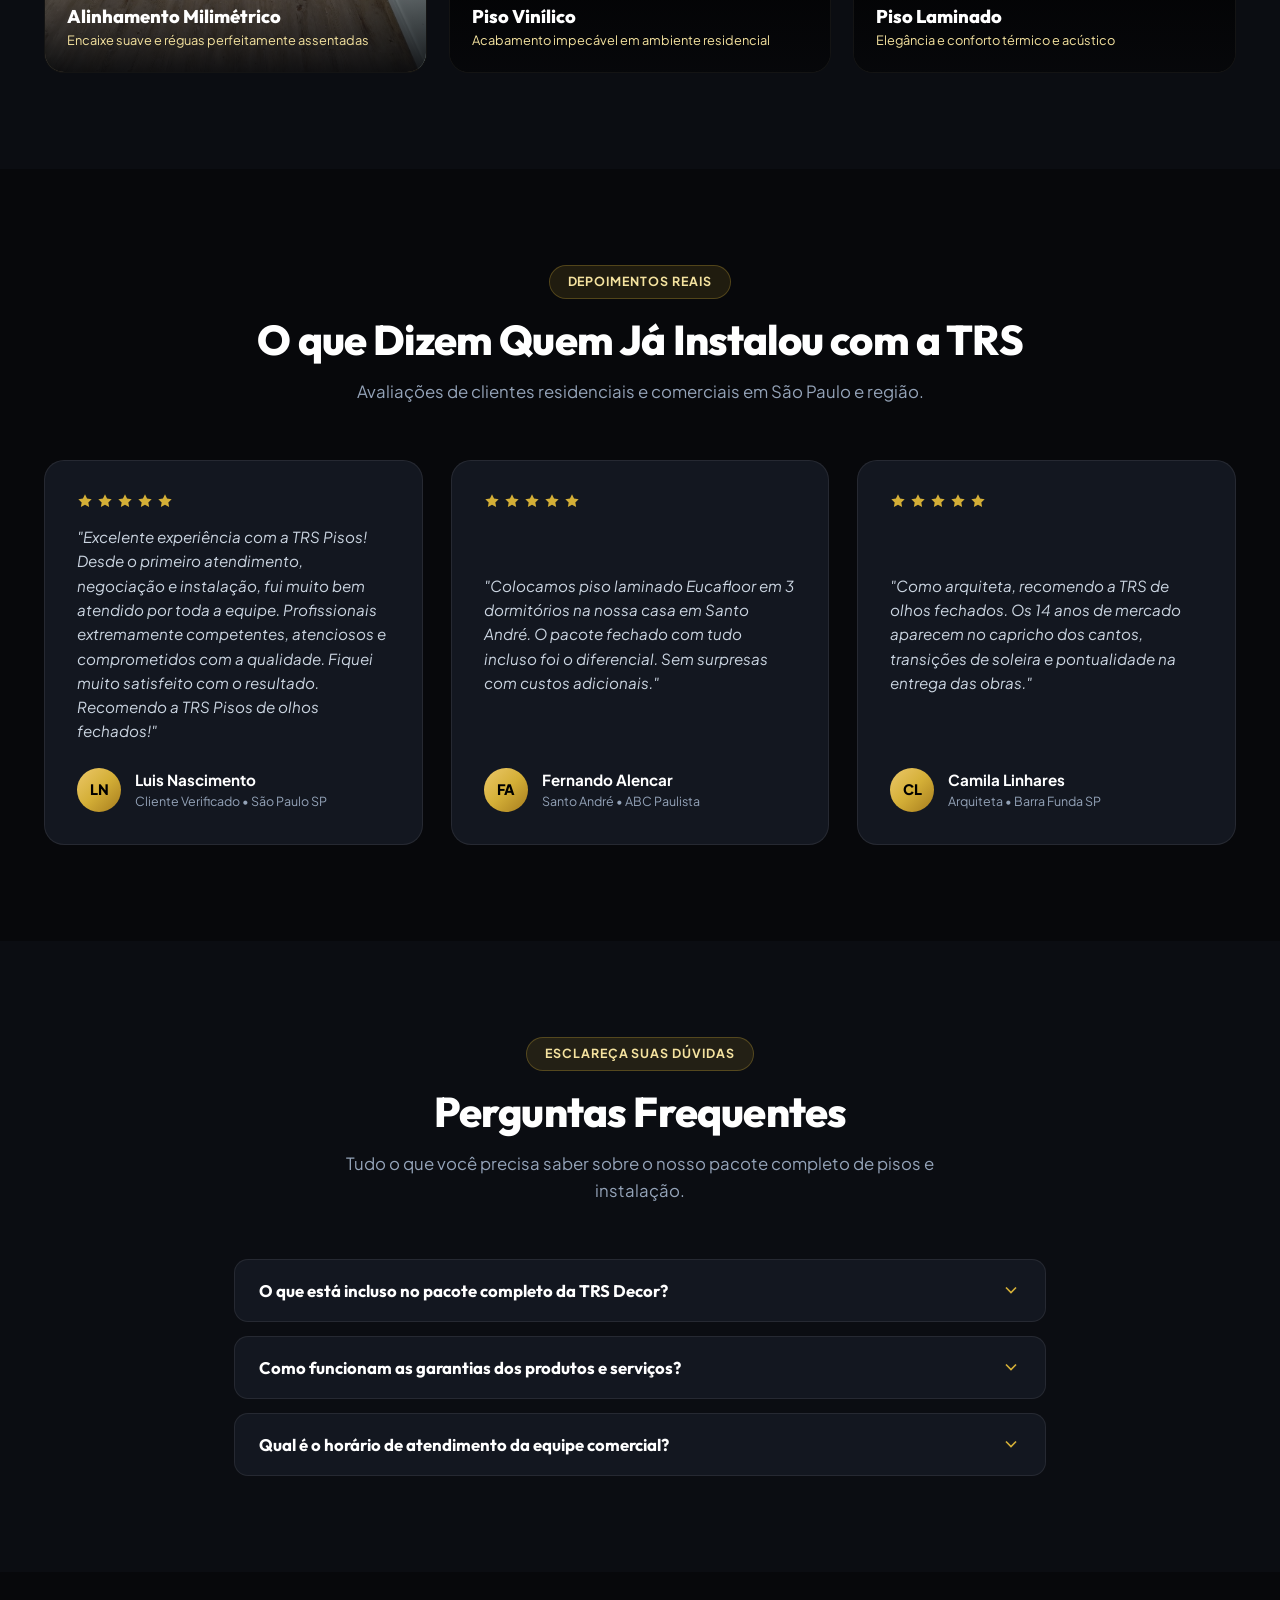
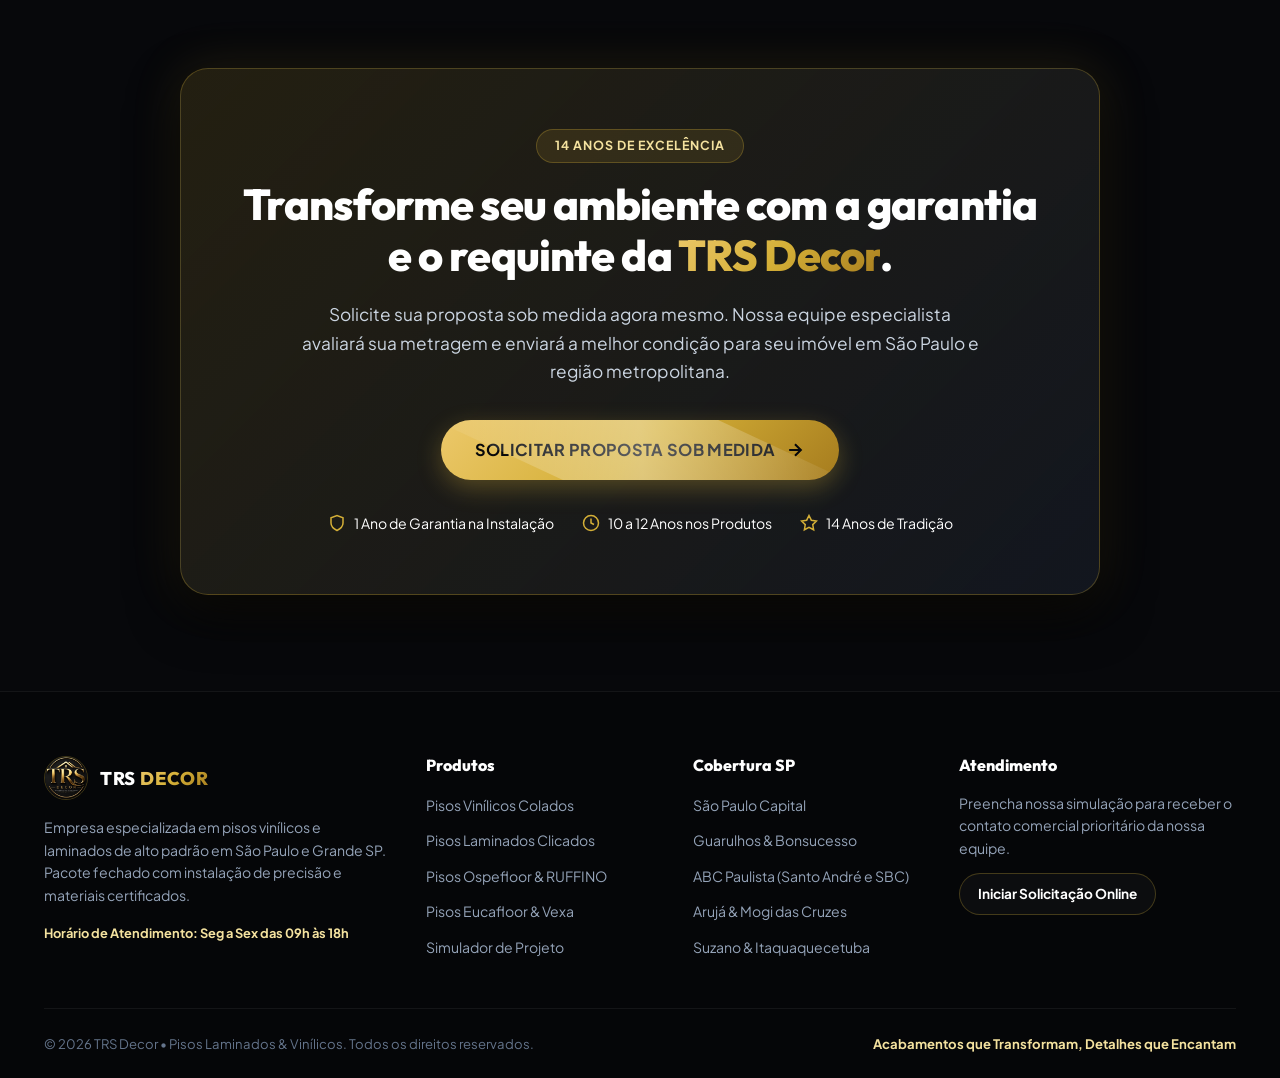
==== commit 13ca5df1: "Ajustes LP: remover perfis de acabamento, substituir por Nivelarapido, metragem min 20m2 e novas ima" ====
--- a/index.html
+++ b/index.html
@@ -193,15 +193,11 @@
                   </div>
                   <div class="feature-item">
                     <svg width="18" height="18" viewBox="0 0 24 24" fill="none" stroke="currentColor" stroke-width="2.5"><polyline points="20 6 9 17 4 12"/></svg>
-                    <span>Massa de preparação, autonivelante ou argamassa de regularização</span>
+                    <span>Nivelarapido</span>
                   </div>
                   <div class="feature-item">
                     <svg width="18" height="18" viewBox="0 0 24 24" fill="none" stroke="currentColor" stroke-width="2.5"><polyline points="20 6 9 17 4 12"/></svg>
                     <span>Adesivo específico de alta fixação para piso vinílico</span>
-                  </div>
-                  <div class="feature-item">
-                    <svg width="18" height="18" viewBox="0 0 24 24" fill="none" stroke="currentColor" stroke-width="2.5"><polyline points="20 6 9 17 4 12"/></svg>
-                    <span>Rodapés e perfis de acabamento / transição</span>
                   </div>
                   <div class="feature-item">
                     <svg width="18" height="18" viewBox="0 0 24 24" fill="none" stroke="currentColor" stroke-width="2.5"><polyline points="20 6 9 17 4 12"/></svg>
@@ -251,10 +247,7 @@
                     <svg width="18" height="18" viewBox="0 0 24 24" fill="none" stroke="currentColor" stroke-width="2.5"><polyline points="20 6 9 17 4 12"/></svg>
                     <span>Manta adequada ao tipo específico de contrapiso</span>
                   </div>
-                  <div class="feature-item">
-                    <svg width="18" height="18" viewBox="0 0 24 24" fill="none" stroke="currentColor" stroke-width="2.5"><polyline points="20 6 9 17 4 12"/></svg>
-                    <span>Rodapés e perfis de acabamento / transição</span>
-                  </div>
+
                   <div class="feature-item">
                     <svg width="18" height="18" viewBox="0 0 24 24" fill="none" stroke="currentColor" stroke-width="2.5"><polyline points="20 6 9 17 4 12"/></svg>
                     <span>Espaçadores e alinhadores de dilatação</span>
@@ -342,9 +335,9 @@
                 <span class="form-step-title" style="margin-bottom: 0;">2. Metragem Estimada:</span>
                 <span class="sqm-badge" id="sqm-display">40 m²</span>
               </div>
-              <input type="range" id="range-slider" min="15" max="250" step="5" value="40" class="range-slider-trs">
+              <input type="range" id="range-slider" min="20" max="250" step="5" value="40" class="range-slider-trs">
               <div class="range-ticks">
-                <span>15 m²</span>
+                <span>20 m²</span>
                 <span>80 m²</span>
                 <span>150 m²</span>
                 <span>250+ m²</span>
@@ -492,24 +485,24 @@
           </div>
 
           <div class="gallery-card reveal-up delay-1" onclick="openLightbox(1)">
-            <img src="images/pexels-artbovich-6489122.jpg" alt="Sala ampla com piso laminado nobre" loading="lazy">
+            <img src="images/nova-trs1-vinilico.jpeg" alt="Piso vinílico instalado pela TRS Decor" loading="lazy">
             <div class="gallery-overlay-trs">
               <span class="gallery-zoom-icon">
                 <svg width="15" height="15" viewBox="0 0 24 24" fill="none" stroke="currentColor" stroke-width="2.5"><circle cx="11" cy="11" r="8"/><line x1="21" y1="21" x2="16.65" y2="16.65"/></svg>
               </span>
-              <h4>Living Contemporâneo</h4>
-              <p>Piso Laminado Clicado Eucafloor</p>
+              <h4>Piso Vinílico</h4>
+              <p>Acabamento impecável em ambiente residencial</p>
             </div>
           </div>
 
           <div class="gallery-card reveal-up delay-2" onclick="openLightbox(2)">
-            <img src="images/pexels-pixabay-271624.jpg" alt="Sala de estar moderna e iluminada" loading="lazy">
+            <img src="images/nova-trs2-laminado.jpeg" alt="Piso laminado instalado pela TRS Decor" loading="lazy">
             <div class="gallery-overlay-trs">
               <span class="gallery-zoom-icon">
                 <svg width="15" height="15" viewBox="0 0 24 24" fill="none" stroke="currentColor" stroke-width="2.5"><circle cx="11" cy="11" r="8"/><line x1="21" y1="21" x2="16.65" y2="16.65"/></svg>
               </span>
-              <h4>Ambiente Decorado</h4>
-              <p>Conforto térmico de alta durabilidade</p>
+              <h4>Piso Laminado</h4>
+              <p>Elegância e conforto térmico e acústico</p>
             </div>
           </div>
 
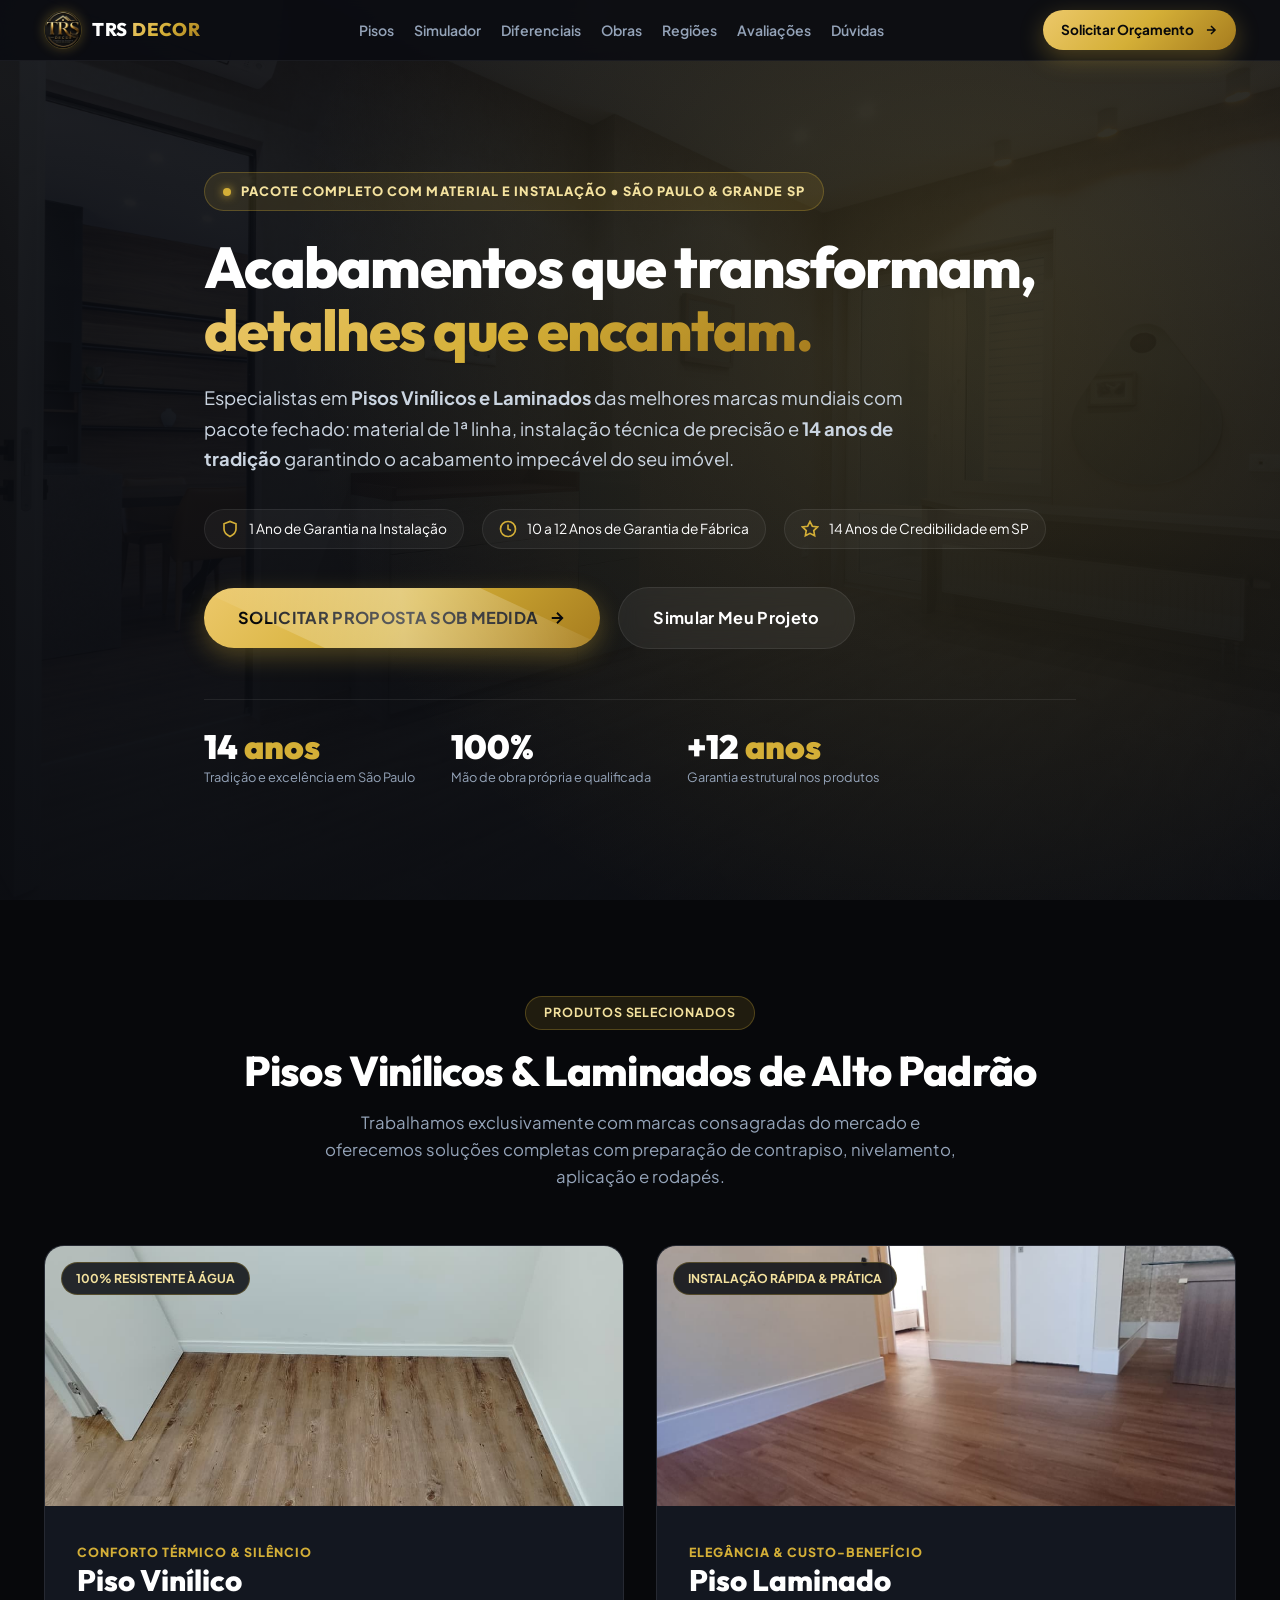
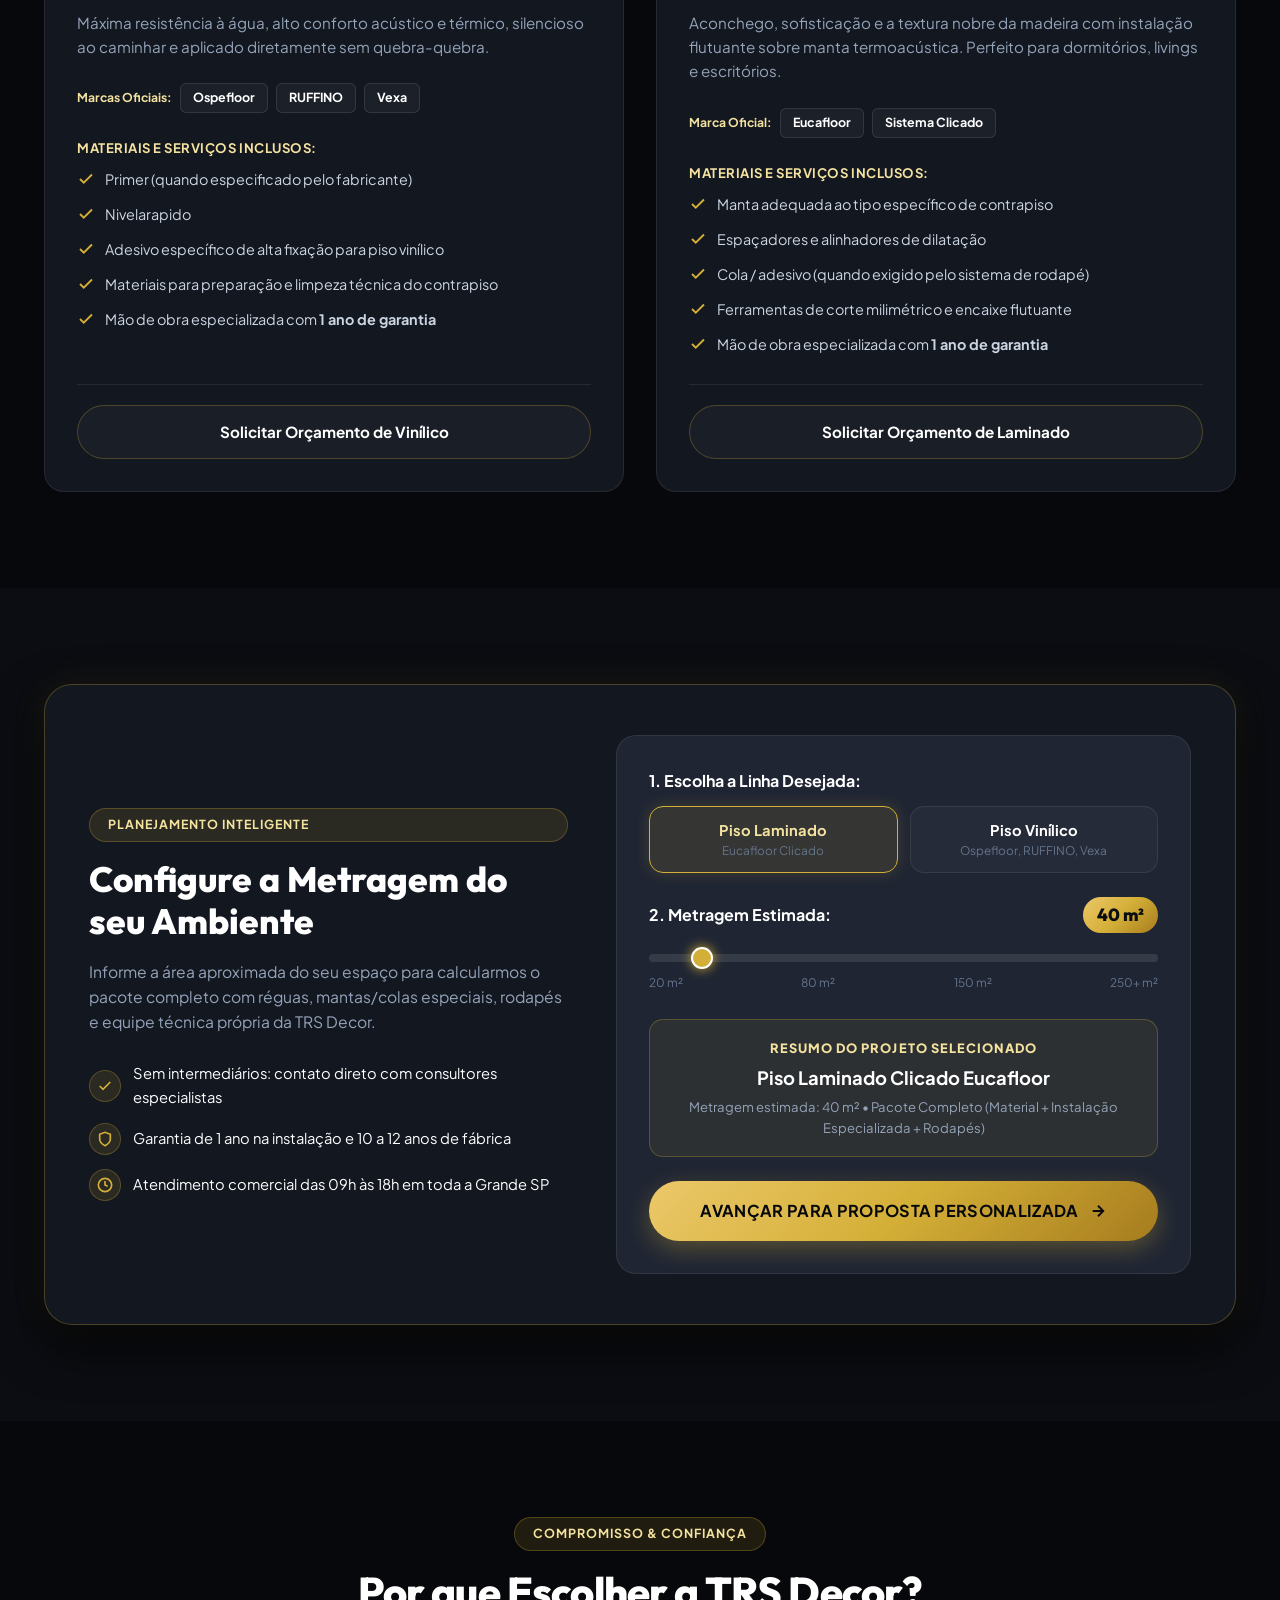
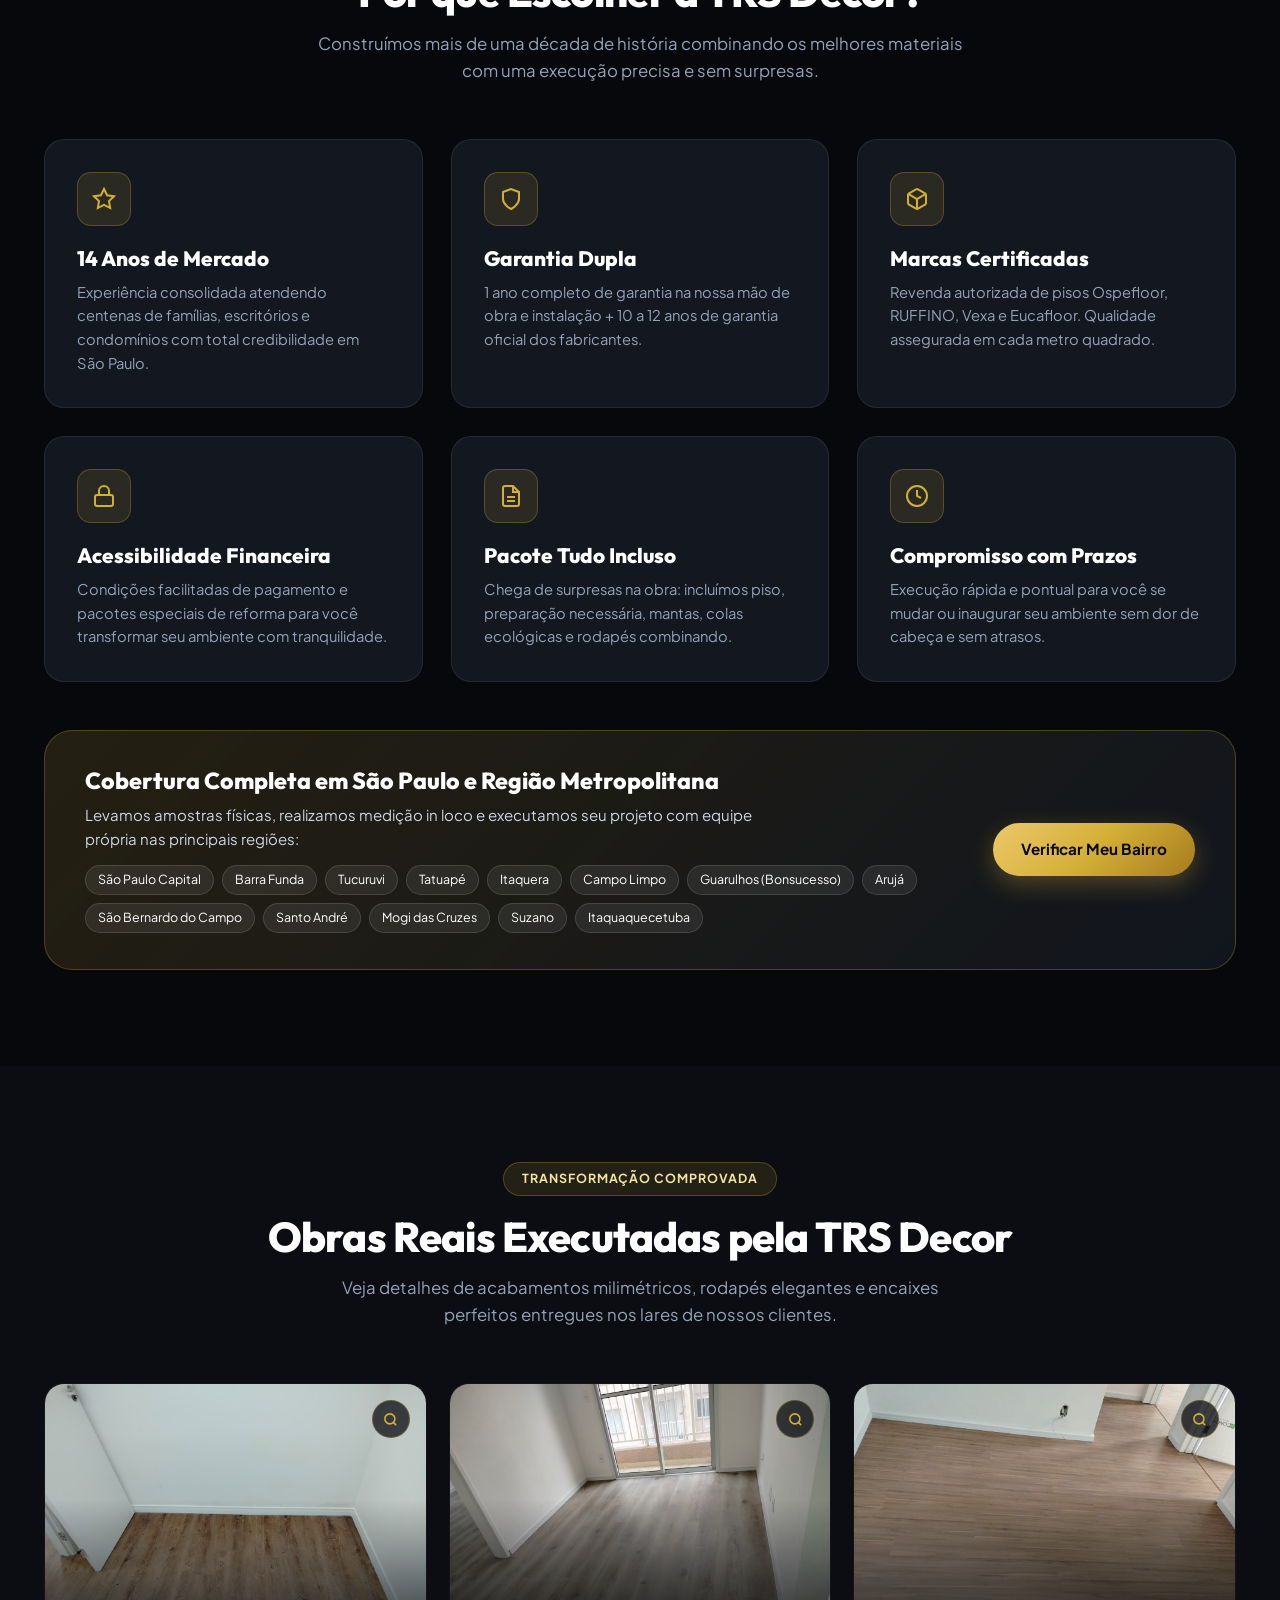
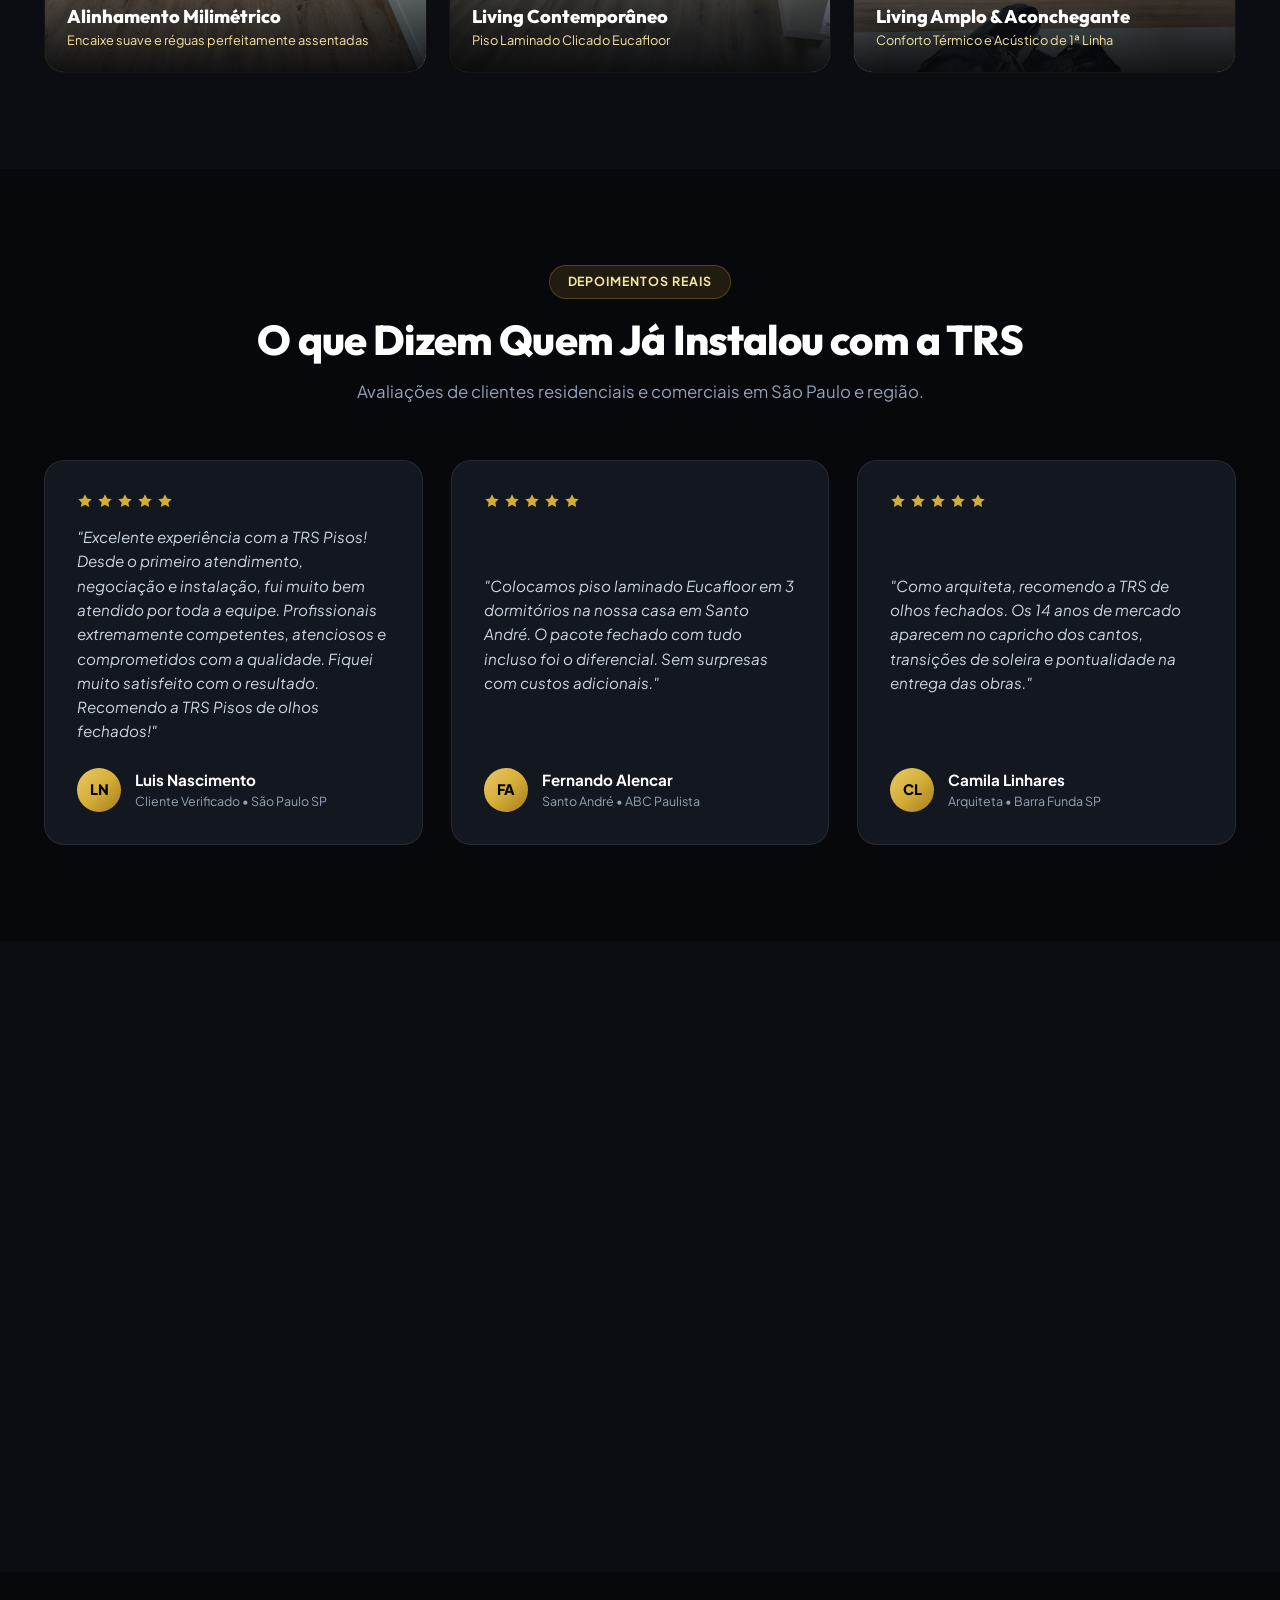
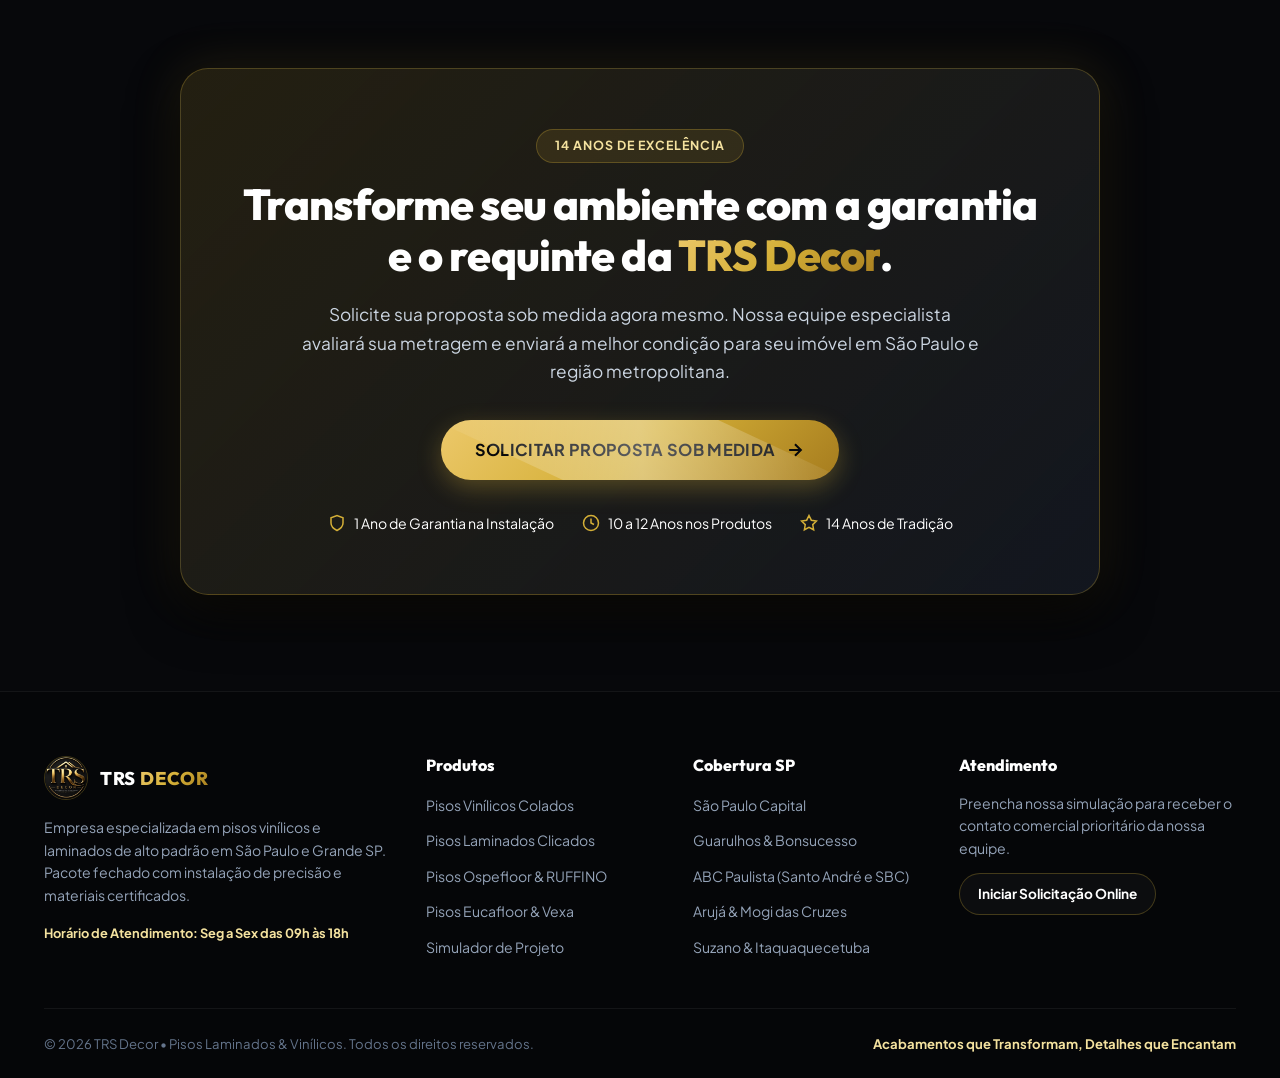
==== commit 6d6cba3c: "Atualizar imagens da galeria (Seção 6) com novas fotos de obras reais" ====
--- a/index.html
+++ b/index.html
@@ -485,24 +485,24 @@
           </div>
 
           <div class="gallery-card reveal-up delay-1" onclick="openLightbox(1)">
-            <img src="images/nova-trs1-vinilico.jpeg" alt="Piso vinílico instalado pela TRS Decor" loading="lazy">
+            <img src="images/trs-troca-1.jpeg" alt="Living Contemporâneo com Piso Laminado Clicado Eucafloor" loading="lazy">
             <div class="gallery-overlay-trs">
               <span class="gallery-zoom-icon">
                 <svg width="15" height="15" viewBox="0 0 24 24" fill="none" stroke="currentColor" stroke-width="2.5"><circle cx="11" cy="11" r="8"/><line x1="21" y1="21" x2="16.65" y2="16.65"/></svg>
               </span>
-              <h4>Piso Vinílico</h4>
-              <p>Acabamento impecável em ambiente residencial</p>
+              <h4>Living Contemporâneo</h4>
+              <p>Piso Laminado Clicado Eucafloor</p>
             </div>
           </div>
 
           <div class="gallery-card reveal-up delay-2" onclick="openLightbox(2)">
-            <img src="images/nova-trs2-laminado.jpeg" alt="Piso laminado instalado pela TRS Decor" loading="lazy">
+            <img src="images/trs-troca-2.jpeg" alt="Living Amplo & Aconchegante com Conforto Térmico e Acústico de 1ª Linha" loading="lazy">
             <div class="gallery-overlay-trs">
               <span class="gallery-zoom-icon">
                 <svg width="15" height="15" viewBox="0 0 24 24" fill="none" stroke="currentColor" stroke-width="2.5"><circle cx="11" cy="11" r="8"/><line x1="21" y1="21" x2="16.65" y2="16.65"/></svg>
               </span>
-              <h4>Piso Laminado</h4>
-              <p>Elegância e conforto térmico e acústico</p>
+              <h4>Living Amplo & Aconchegante</h4>
+              <p>Conforto Térmico e Acústico de 1ª Linha</p>
             </div>
           </div>
 
